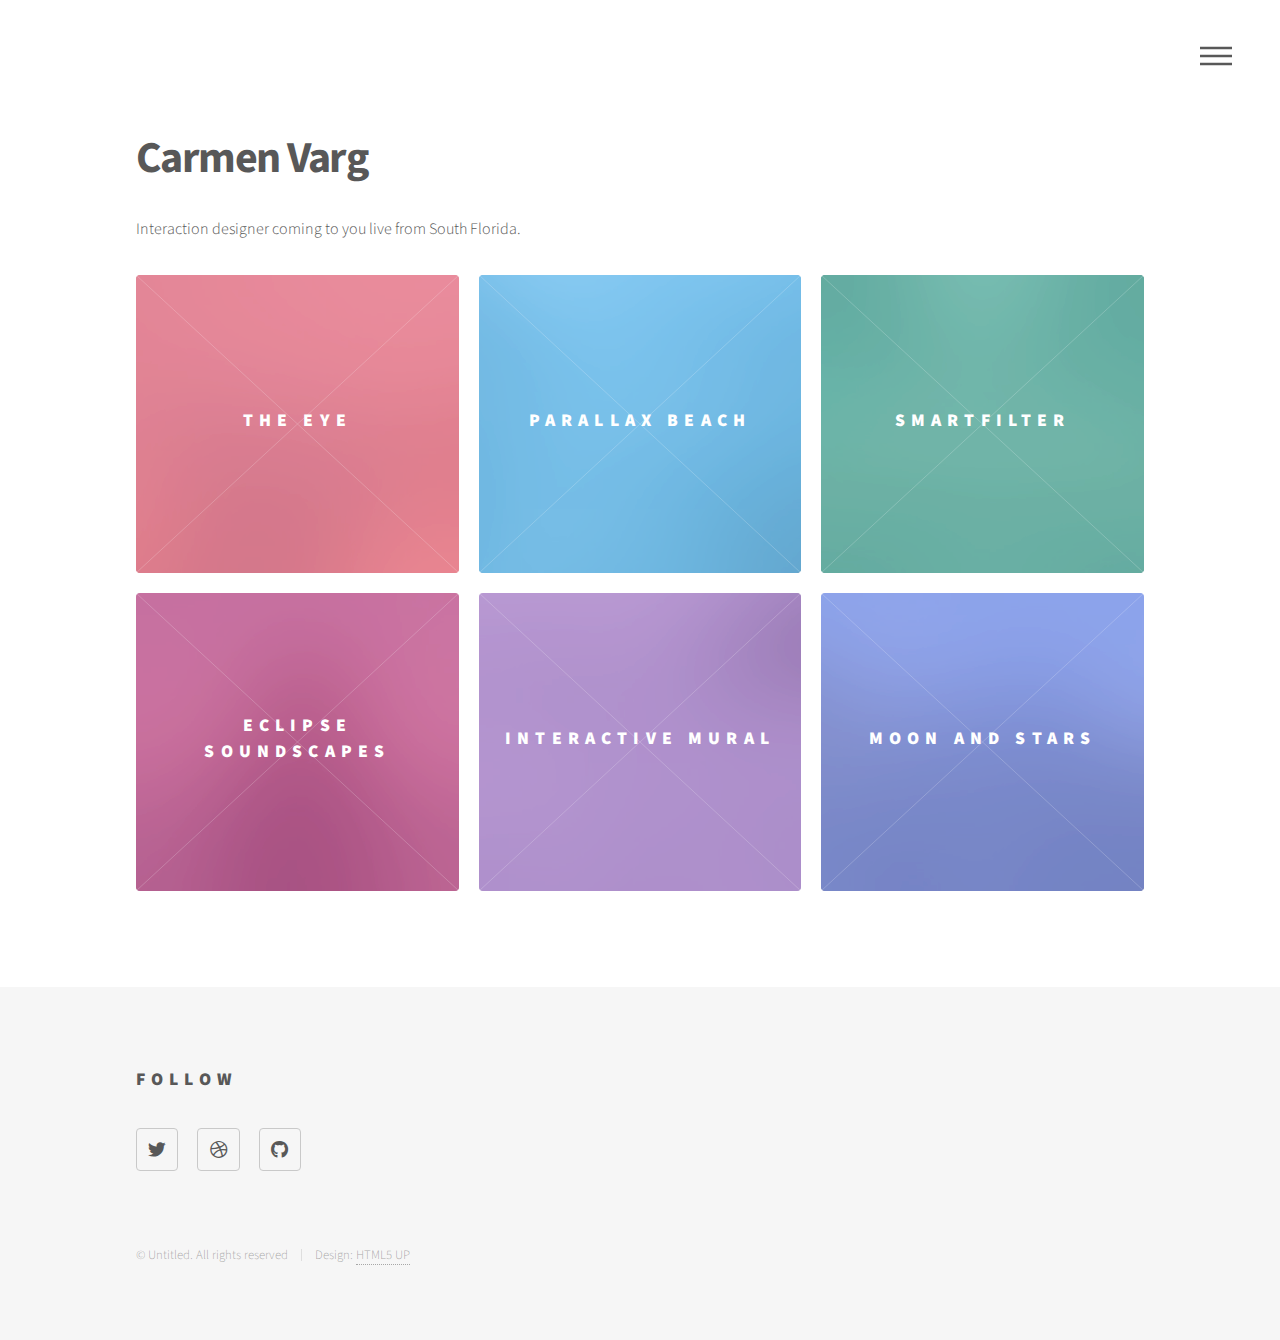
==== index.html @ 2cfa34ad "Add MoonAndStars block" ====
<!DOCTYPE HTML>
<!--
	Phantom by HTML5 UP
	html5up.net | @ajlkn
	Free for personal and commercial use under the CCA 3.0 license (html5up.net/license)
-->
<html>
	<head>
		<title>Vars Visualizes</title>
		<meta charset="utf-8" />
		<meta name="viewport" content="width=device-width, initial-scale=1, user-scalable=no" />
		<link rel="stylesheet" href="assets/css/main.css" />
		<noscript><link rel="stylesheet" href="assets/css/noscript.css" /></noscript>
	</head>
	<body class="is-preload">
		<!-- Wrapper -->
			<div id="wrapper">

				<!-- Header -->
					<header id="header">
						<div class="inner">

							<!-- Nav -->
								<nav>
									<ul>
										<li><a href="#menu">Menu</a></li>
									</ul>
								</nav>

						</div>
					</header>

				<!-- Menu -->
					<nav id="menu">
						<h2>Menu</h2>
						<ul>
							<li><a href="index.html">Home</a></li>
							<li><a href="aboutme.html">Meet Carmen</a></li>
						</ul>
					</nav>

				<!-- Main -->
					<div id="main">
						<div class="inner">
							<header>
								<h1>Carmen Varg</h1>
								<p>Interaction designer coming to you live from South Florida.</p>
							</header>

							<section class="tiles">
								<article class="style1">
									<span class="image">
										<img src="images/pic01.jpg" alt="" />
									</span>
									<a href="TheEye.html">
										<h2>The Eye</h2>
										<div class="content">
											<p>The Eye Is Watching. An Arduino + Processing project.</p>
										</div>
									</a>
								</article>
								<article class="style2">
									<span class="image">
										<img src="images/pic02.jpg" alt="" />
									</span>
									<a href="ParallaxBeach.html">
										<h2>Parallax Beach</h2>
										<div class="content">
											<p>Driving past the sunset. An Adobe Illustrator + After Effects project.</p>
										</div>
									</a>
								</article>
								<article class="style3">
									<span class="image">
										<img src="images/pic03.jpg" alt="" />
									</span>
									<a href="SmartFilter.html">
										<h2>SmartFilter</h2>
										<div class="content">
											<p>An app to block out the noise. A Figma project.</p>
										</div>
									</a>
								</article>
								<article class="style4">
									<span class="image">
										<img src="images/pic04.jpg" alt="">
									</span>
									<a href="EclipseSoundscapes.html">
										<h2>Eclipse Soundscapes</h2>
										<div class="content">
											<p>A citizen science app design proposal. A Figma project.</p>
										</div>
									</a>
								</article>
								<article class="style5">
									<span class="image">
										<img src="images/pic05.jpg" alt="">
									</span>
									<a href="VIPTeam.html">
										<h2>Interactive Mural</h2>
										<div class="content">
											<p>My contributions to a VIP team. An Arduino project.</p>
										</div>
									</a>
								</article>
								<article class="style6">
									<span class="image">
										<img src="images/pic06.jpg" alt="">
									</span>
									<a href="MoonAndStars.html">
										<h2>Moon And Stars</h2>
										<div class="content">
											<p>An interactive animation. A p5.js project.</p>
										</div>
									</a>
								</article>
							</section>
						</div>
					</div>

				<!-- Footer -->
					<footer id="footer">
						<div class="inner">
							<section>
								<h2>Follow</h2>
								<ul class="icons">
									<li><a href="https://twitter.com/varsvisualizes" class="icon brands style2 fa-twitter"><span class="label">Twitter</span></a></li>
									<li><a href="https://dribbble.com/varsvisualizes" class="icon brands style2 fa-dribbble"><span class="label">Dribbble</span></a></li>
									<li><a href="https://github.com/varsvisualizes" class="icon brands style2 fa-github"><span class="label">GitHub</span></a></li>
								</ul>
							</section>
							<ul class="copyright">
								<li>&copy; Untitled. All rights reserved</li><li>Design: <a href="http://html5up.net">HTML5 UP</a></li>
							</ul>
						</div>
					</footer>

			</div>

		<!-- Scripts -->
			<script src="assets/js/jquery.min.js"></script>
			<script src="assets/js/browser.min.js"></script>
			<script src="assets/js/breakpoints.min.js"></script>
			<script src="assets/js/util.js"></script>
			<script src="assets/js/main.js"></script>

	</body>
</html>
---- assets/css/main.css ----
@import url(fontawesome-all.min.css);
@import url("https://fonts.googleapis.com/css?family=Source+Sans+Pro:300,700,900");

/*
	Phantom by HTML5 UP
	html5up.net | @ajlkn
	Free for personal and commercial use under the CCA 3.0 license (html5up.net/license)
*/

html, body, div, span, applet, object,
iframe, h1, h2, h3, h4, h5, h6, p, blockquote,
pre, a, abbr, acronym, address, big, cite,
code, del, dfn, em, img, ins, kbd, q, s, samp,
small, strike, strong, sub, sup, tt, var, b,
u, i, center, dl, dt, dd, ol, ul, li, fieldset,
form, label, legend, table, caption, tbody,
tfoot, thead, tr, th, td, article, aside,
canvas, details, embed, figure, figcaption,
footer, header, hgroup, menu, nav, output, ruby,
section, summary, time, mark, audio, video {
	margin: 0;
	padding: 0;
	border: 0;
	font-size: 100%;
	font: inherit;
	vertical-align: baseline;}

article, aside, details, figcaption, figure,
footer, header, hgroup, menu, nav, section {
	display: block;}

body {
	line-height: 1;
}

ol, ul {
	list-style: none;
}

blockquote, q {
	quotes: none;
}

	blockquote:before, blockquote:after, q:before, q:after {
		content: '';
		content: none;
	}

table {
	border-collapse: collapse;
	border-spacing: 0;
}

body {
	-webkit-text-size-adjust: none;
}

mark {
	background-color: transparent;
	color: inherit;
}

input::-moz-focus-inner {
	border: 0;
	padding: 0;
}

input, select, textarea {
	-moz-appearance: none;
	-webkit-appearance: none;
	-ms-appearance: none;
	appearance: none;
}

/* Basic */

	@-ms-viewport {
		width: device-width;
	}

	body {
		-ms-overflow-style: scrollbar;
	}

	@media screen and (max-width: 480px) {

		html, body {
			min-width: 320px;
		}

	}

	html {
		box-sizing: border-box;
	}

	*, *:before, *:after {
		box-sizing: inherit;
	}

	body {
		background: #ffffff;
	}

		body.is-preload *, body.is-preload *:before, body.is-preload *:after {
			-moz-animation: none !important;
			-webkit-animation: none !important;
			-ms-animation: none !important;
			animation: none !important;
			-moz-transition: none !important;
			-webkit-transition: none !important;
			-ms-transition: none !important;
			transition: none !important;
		}

/* Type */

	body, input, select, textarea {
		color: #585858;
		font-family: "Source Sans Pro", Helvetica, sans-serif;
		font-size: 16pt;
		font-weight: 300;
		line-height: 1.75;
	}

		@media screen and (max-width: 1680px) {

			body, input, select, textarea {
				font-size: 14pt;
			}

		}

		@media screen and (max-width: 1280px) {

			body, input, select, textarea {
				font-size: 12pt;
			}

		}

	a {
		-moz-transition: border-bottom-color 0.2s ease, color 0.2s ease;
		-webkit-transition: border-bottom-color 0.2s ease, color 0.2s ease;
		-ms-transition: border-bottom-color 0.2s ease, color 0.2s ease;
		transition: border-bottom-color 0.2s ease, color 0.2s ease;
		text-decoration: none;
		color: #585858;
		border-bottom: dotted 1px rgba(88, 88, 88, 0.5);
	}

		a:hover {
			border-bottom-color: transparent;
			color: #f2849e !important;
		}

	strong, b {
		font-weight: 900;
	}

	em, i {
		font-style: italic;
	}

	p {
		margin: 0 0 2em 0;
	}

	h1 {
		font-size: 2.75em;
		font-weight: 700;
		line-height: 1.3;
		margin: 0 0 1em 0;
		letter-spacing: -0.035em;
	}

		h1 a {
			color: inherit;
		}

		@media screen and (max-width: 736px) {

			h1 {
				font-size: 2em;
				margin: 0 0 1em 0;
			}

		}

		@media screen and (max-width: 360px) {

			h1 {
				font-size: 1.75em;
			}

		}

	h2, h3, h4, h5, h6 {
		font-weight: 900;
		line-height: 1.5;
		margin: 0 0 2em 0;
		text-transform: uppercase;
		letter-spacing: 0.35em;
	}

		h2 a, h3 a, h4 a, h5 a, h6 a {
			color: inherit;
		}

	h2 {
		font-size: 1.1em;
	}

	h3 {
		font-size: 1em;
	}

	h4 {
		font-size: 0.8em;
	}

	h5 {
		font-size: 0.8em;
	}

	h6 {
		font-size: 0.8em;
	}

	@media screen and (max-width: 980px) {

		h1 br, h2 br, h3 br, h4 br, h5 br, h6 br {
			display: none;
		}

	}

	@media screen and (max-width: 736px) {

		h2 {
			font-size: 1em;
		}

		h3 {
			font-size: 0.8em;
		}

	}

	sub {
		font-size: 0.8em;
		position: relative;
		top: 0.5em;
	}

	sup {
		font-size: 0.8em;
		position: relative;
		top: -0.5em;
	}

	blockquote {
		border-left: solid 4px #c9c9c9;
		font-style: italic;
		margin: 0 0 2em 0;
		padding: 0.5em 0 0.5em 2em;
	}

	code {
		background: rgba(144, 144, 144, 0.075);
		border-radius: 4px;
		border: solid 1px #c9c9c9;
		font-family: "Courier New", monospace;
		font-size: 0.9em;
		margin: 0 0.25em;
		padding: 0.25em 0.65em;
	}

	pre {
		-webkit-overflow-scrolling: touch;
		font-family: "Courier New", monospace;
		font-size: 0.9em;
		margin: 0 0 2em 0;
	}

		pre code {
			display: block;
			line-height: 1.75;
			padding: 1em 1.5em;
			overflow-x: auto;
		}

	hr {
		border: 0;
		border-bottom: solid 1px #c9c9c9;
		margin: 2em 0;
	}

		hr.major {
			margin: 3em 0;
		}

	.align-left {
		text-align: left;
	}

	.align-center {
		text-align: center;
	}

	.align-right {
		text-align: right;
	}

/* Row */

	.row {
		display: flex;
		flex-wrap: wrap;
		box-sizing: border-box;
		align-items: stretch;
	}

		.row > * {
			box-sizing: border-box;
		}

		.row.gtr-uniform > * > :last-child {
			margin-bottom: 0;
		}

		.row.aln-left {
			justify-content: flex-start;
		}

		.row.aln-center {
			justify-content: center;
		}

		.row.aln-right {
			justify-content: flex-end;
		}

		.row.aln-top {
			align-items: flex-start;
		}

		.row.aln-middle {
			align-items: center;
		}

		.row.aln-bottom {
			align-items: flex-end;
		}

		.row > .imp {
			order: -1;
		}

		.row > .col-1 {
			width: 8.33333%;
		}

		.row > .off-1 {
			margin-left: 8.33333%;
		}

		.row > .col-2 {
			width: 16.66667%;
		}

		.row > .off-2 {
			margin-left: 16.66667%;
		}

		.row > .col-3 {
			width: 25%;
		}

		.row > .off-3 {
			margin-left: 25%;
		}

		.row > .col-4 {
			width: 33.33333%;
		}

		.row > .off-4 {
			margin-left: 33.33333%;
		}

		.row > .col-5 {
			width: 41.66667%;
		}

		.row > .off-5 {
			margin-left: 41.66667%;
		}

		.row > .col-6 {
			width: 50%;
		}

		.row > .off-6 {
			margin-left: 50%;
		}

		.row > .col-7 {
			width: 58.33333%;
		}

		.row > .off-7 {
			margin-left: 58.33333%;
		}

		.row > .col-8 {
			width: 66.66667%;
		}

		.row > .off-8 {
			margin-left: 66.66667%;
		}

		.row > .col-9 {
			width: 75%;
		}

		.row > .off-9 {
			margin-left: 75%;
		}

		.row > .col-10 {
			width: 83.33333%;
		}

		.row > .off-10 {
			margin-left: 83.33333%;
		}

		.row > .col-11 {
			width: 91.66667%;
		}

		.row > .off-11 {
			margin-left: 91.66667%;
		}

		.row > .col-12 {
			width: 100%;
		}

		.row > .off-12 {
			margin-left: 100%;
		}

		.row.gtr-0 {
			margin-top: 0;
			margin-left: 0em;
		}

			.row.gtr-0 > * {
				padding: 0 0 0 0em;
			}

			.row.gtr-0.gtr-uniform {
				margin-top: 0em;
			}

				.row.gtr-0.gtr-uniform > * {
					padding-top: 0em;
				}

		.row.gtr-25 {
			margin-top: 0;
			margin-left: -0.5em;
		}

			.row.gtr-25 > * {
				padding: 0 0 0 0.5em;
			}

			.row.gtr-25.gtr-uniform {
				margin-top: -0.5em;
			}

				.row.gtr-25.gtr-uniform > * {
					padding-top: 0.5em;
				}

		.row.gtr-50 {
			margin-top: 0;
			margin-left: -1em;
		}

			.row.gtr-50 > * {
				padding: 0 0 0 1em;
			}

			.row.gtr-50.gtr-uniform {
				margin-top: -1em;
			}

				.row.gtr-50.gtr-uniform > * {
					padding-top: 1em;
				}

		.row {
			margin-top: 0;
			margin-left: -2em;
		}

			.row > * {
				padding: 0 0 0 2em;
			}

			.row.gtr-uniform {
				margin-top: -2em;
			}

				.row.gtr-uniform > * {
					padding-top: 2em;
				}

		.row.gtr-150 {
			margin-top: 0;
			margin-left: -3em;
		}

			.row.gtr-150 > * {
				padding: 0 0 0 3em;
			}

			.row.gtr-150.gtr-uniform {
				margin-top: -3em;
			}

				.row.gtr-150.gtr-uniform > * {
					padding-top: 3em;
				}

		.row.gtr-200 {
			margin-top: 0;
			margin-left: -4em;
		}

			.row.gtr-200 > * {
				padding: 0 0 0 4em;
			}

			.row.gtr-200.gtr-uniform {
				margin-top: -4em;
			}

				.row.gtr-200.gtr-uniform > * {
					padding-top: 4em;
				}

		@media screen and (max-width: 1680px) {

			.row {
				display: flex;
				flex-wrap: wrap;
				box-sizing: border-box;
				align-items: stretch;
			}

				.row > * {
					box-sizing: border-box;
				}

				.row.gtr-uniform > * > :last-child {
					margin-bottom: 0;
				}

				.row.aln-left {
					justify-content: flex-start;
				}

				.row.aln-center {
					justify-content: center;
				}

				.row.aln-right {
					justify-content: flex-end;
				}

				.row.aln-top {
					align-items: flex-start;
				}

				.row.aln-middle {
					align-items: center;
				}

				.row.aln-bottom {
					align-items: flex-end;
				}

				.row > .imp-xlarge {
					order: -1;
				}

				.row > .col-1-xlarge {
					width: 8.33333%;
				}

				.row > .off-1-xlarge {
					margin-left: 8.33333%;
				}

				.row > .col-2-xlarge {
					width: 16.66667%;
				}

				.row > .off-2-xlarge {
					margin-left: 16.66667%;
				}

				.row > .col-3-xlarge {
					width: 25%;
				}

				.row > .off-3-xlarge {
					margin-left: 25%;
				}

				.row > .col-4-xlarge {
					width: 33.33333%;
				}

				.row > .off-4-xlarge {
					margin-left: 33.33333%;
				}

				.row > .col-5-xlarge {
					width: 41.66667%;
				}

				.row > .off-5-xlarge {
					margin-left: 41.66667%;
				}

				.row > .col-6-xlarge {
					width: 50%;
				}

				.row > .off-6-xlarge {
					margin-left: 50%;
				}

				.row > .col-7-xlarge {
					width: 58.33333%;
				}

				.row > .off-7-xlarge {
					margin-left: 58.33333%;
				}

				.row > .col-8-xlarge {
					width: 66.66667%;
				}

				.row > .off-8-xlarge {
					margin-left: 66.66667%;
				}

				.row > .col-9-xlarge {
					width: 75%;
				}

				.row > .off-9-xlarge {
					margin-left: 75%;
				}

				.row > .col-10-xlarge {
					width: 83.33333%;
				}

				.row > .off-10-xlarge {
					margin-left: 83.33333%;
				}

				.row > .col-11-xlarge {
					width: 91.66667%;
				}

				.row > .off-11-xlarge {
					margin-left: 91.66667%;
				}

				.row > .col-12-xlarge {
					width: 100%;
				}

				.row > .off-12-xlarge {
					margin-left: 100%;
				}

				.row.gtr-0 {
					margin-top: 0;
					margin-left: 0em;
				}

					.row.gtr-0 > * {
						padding: 0 0 0 0em;
					}

					.row.gtr-0.gtr-uniform {
						margin-top: 0em;
					}

						.row.gtr-0.gtr-uniform > * {
							padding-top: 0em;
						}

				.row.gtr-25 {
					margin-top: 0;
					margin-left: -0.5em;
				}

					.row.gtr-25 > * {
						padding: 0 0 0 0.5em;
					}

					.row.gtr-25.gtr-uniform {
						margin-top: -0.5em;
					}

						.row.gtr-25.gtr-uniform > * {
							padding-top: 0.5em;
						}

				.row.gtr-50 {
					margin-top: 0;
					margin-left: -1em;
				}

					.row.gtr-50 > * {
						padding: 0 0 0 1em;
					}

					.row.gtr-50.gtr-uniform {
						margin-top: -1em;
					}

						.row.gtr-50.gtr-uniform > * {
							padding-top: 1em;
						}

				.row {
					margin-top: 0;
					margin-left: -2em;
				}

					.row > * {
						padding: 0 0 0 2em;
					}

					.row.gtr-uniform {
						margin-top: -2em;
					}

						.row.gtr-uniform > * {
							padding-top: 2em;
						}

				.row.gtr-150 {
					margin-top: 0;
					margin-left: -3em;
				}

					.row.gtr-150 > * {
						padding: 0 0 0 3em;
					}

					.row.gtr-150.gtr-uniform {
						margin-top: -3em;
					}

						.row.gtr-150.gtr-uniform > * {
							padding-top: 3em;
						}

				.row.gtr-200 {
					margin-top: 0;
					margin-left: -4em;
				}

					.row.gtr-200 > * {
						padding: 0 0 0 4em;
					}

					.row.gtr-200.gtr-uniform {
						margin-top: -4em;
					}

						.row.gtr-200.gtr-uniform > * {
							padding-top: 4em;
						}

		}

		@media screen and (max-width: 1280px) {

			.row {
				display: flex;
				flex-wrap: wrap;
				box-sizing: border-box;
				align-items: stretch;
			}

				.row > * {
					box-sizing: border-box;
				}

				.row.gtr-uniform > * > :last-child {
					margin-bottom: 0;
				}

				.row.aln-left {
					justify-content: flex-start;
				}

				.row.aln-center {
					justify-content: center;
				}

				.row.aln-right {
					justify-content: flex-end;
				}

				.row.aln-top {
					align-items: flex-start;
				}

				.row.aln-middle {
					align-items: center;
				}

				.row.aln-bottom {
					align-items: flex-end;
				}

				.row > .imp-large {
					order: -1;
				}

				.row > .col-1-large {
					width: 8.33333%;
				}

				.row > .off-1-large {
					margin-left: 8.33333%;
				}

				.row > .col-2-large {
					width: 16.66667%;
				}

				.row > .off-2-large {
					margin-left: 16.66667%;
				}

				.row > .col-3-large {
					width: 25%;
				}

				.row > .off-3-large {
					margin-left: 25%;
				}

				.row > .col-4-large {
					width: 33.33333%;
				}

				.row > .off-4-large {
					margin-left: 33.33333%;
				}

				.row > .col-5-large {
					width: 41.66667%;
				}

				.row > .off-5-large {
					margin-left: 41.66667%;
				}

				.row > .col-6-large {
					width: 50%;
				}

				.row > .off-6-large {
					margin-left: 50%;
				}

				.row > .col-7-large {
					width: 58.33333%;
				}

				.row > .off-7-large {
					margin-left: 58.33333%;
				}

				.row > .col-8-large {
					width: 66.66667%;
				}

				.row > .off-8-large {
					margin-left: 66.66667%;
				}

				.row > .col-9-large {
					width: 75%;
				}

				.row > .off-9-large {
					margin-left: 75%;
				}

				.row > .col-10-large {
					width: 83.33333%;
				}

				.row > .off-10-large {
					margin-left: 83.33333%;
				}

				.row > .col-11-large {
					width: 91.66667%;
				}

				.row > .off-11-large {
					margin-left: 91.66667%;
				}

				.row > .col-12-large {
					width: 100%;
				}

				.row > .off-12-large {
					margin-left: 100%;
				}

				.row.gtr-0 {
					margin-top: 0;
					margin-left: 0em;
				}

					.row.gtr-0 > * {
						padding: 0 0 0 0em;
					}

					.row.gtr-0.gtr-uniform {
						margin-top: 0em;
					}

						.row.gtr-0.gtr-uniform > * {
							padding-top: 0em;
						}

				.row.gtr-25 {
					margin-top: 0;
					margin-left: -0.5em;
				}

					.row.gtr-25 > * {
						padding: 0 0 0 0.5em;
					}

					.row.gtr-25.gtr-uniform {
						margin-top: -0.5em;
					}

						.row.gtr-25.gtr-uniform > * {
							padding-top: 0.5em;
						}

				.row.gtr-50 {
					margin-top: 0;
					margin-left: -1em;
				}

					.row.gtr-50 > * {
						padding: 0 0 0 1em;
					}

					.row.gtr-50.gtr-uniform {
						margin-top: -1em;
					}

						.row.gtr-50.gtr-uniform > * {
							padding-top: 1em;
						}

				.row {
					margin-top: 0;
					margin-left: -2em;
				}

					.row > * {
						padding: 0 0 0 2em;
					}

					.row.gtr-uniform {
						margin-top: -2em;
					}

						.row.gtr-uniform > * {
							padding-top: 2em;
						}

				.row.gtr-150 {
					margin-top: 0;
					margin-left: -3em;
				}

					.row.gtr-150 > * {
						padding: 0 0 0 3em;
					}

					.row.gtr-150.gtr-uniform {
						margin-top: -3em;
					}

						.row.gtr-150.gtr-uniform > * {
							padding-top: 3em;
						}

				.row.gtr-200 {
					margin-top: 0;
					margin-left: -4em;
				}

					.row.gtr-200 > * {
						padding: 0 0 0 4em;
					}

					.row.gtr-200.gtr-uniform {
						margin-top: -4em;
					}

						.row.gtr-200.gtr-uniform > * {
							padding-top: 4em;
						}

		}

		@media screen and (max-width: 980px) {

			.row {
				display: flex;
				flex-wrap: wrap;
				box-sizing: border-box;
				align-items: stretch;
			}

				.row > * {
					box-sizing: border-box;
				}

				.row.gtr-uniform > * > :last-child {
					margin-bottom: 0;
				}

				.row.aln-left {
					justify-content: flex-start;
				}

				.row.aln-center {
					justify-content: center;
				}

				.row.aln-right {
					justify-content: flex-end;
				}

				.row.aln-top {
					align-items: flex-start;
				}

				.row.aln-middle {
					align-items: center;
				}

				.row.aln-bottom {
					align-items: flex-end;
				}

				.row > .imp-medium {
					order: -1;
				}

				.row > .col-1-medium {
					width: 8.33333%;
				}

				.row > .off-1-medium {
					margin-left: 8.33333%;
				}

				.row > .col-2-medium {
					width: 16.66667%;
				}

				.row > .off-2-medium {
					margin-left: 16.66667%;
				}

				.row > .col-3-medium {
					width: 25%;
				}

				.row > .off-3-medium {
					margin-left: 25%;
				}

				.row > .col-4-medium {
					width: 33.33333%;
				}

				.row > .off-4-medium {
					margin-left: 33.33333%;
				}

				.row > .col-5-medium {
					width: 41.66667%;
				}

				.row > .off-5-medium {
					margin-left: 41.66667%;
				}

				.row > .col-6-medium {
					width: 50%;
				}

				.row > .off-6-medium {
					margin-left: 50%;
				}

				.row > .col-7-medium {
					width: 58.33333%;
				}

				.row > .off-7-medium {
					margin-left: 58.33333%;
				}

				.row > .col-8-medium {
					width: 66.66667%;
				}

				.row > .off-8-medium {
					margin-left: 66.66667%;
				}

				.row > .col-9-medium {
					width: 75%;
				}

				.row > .off-9-medium {
					margin-left: 75%;
				}

				.row > .col-10-medium {
					width: 83.33333%;
				}

				.row > .off-10-medium {
					margin-left: 83.33333%;
				}

				.row > .col-11-medium {
					width: 91.66667%;
				}

				.row > .off-11-medium {
					margin-left: 91.66667%;
				}

				.row > .col-12-medium {
					width: 100%;
				}

				.row > .off-12-medium {
					margin-left: 100%;
				}

				.row.gtr-0 {
					margin-top: 0;
					margin-left: 0em;
				}

					.row.gtr-0 > * {
						padding: 0 0 0 0em;
					}

					.row.gtr-0.gtr-uniform {
						margin-top: 0em;
					}

						.row.gtr-0.gtr-uniform > * {
							padding-top: 0em;
						}

				.row.gtr-25 {
					margin-top: 0;
					margin-left: -0.375em;
				}

					.row.gtr-25 > * {
						padding: 0 0 0 0.375em;
					}

					.row.gtr-25.gtr-uniform {
						margin-top: -0.375em;
					}

						.row.gtr-25.gtr-uniform > * {
							padding-top: 0.375em;
						}

				.row.gtr-50 {
					margin-top: 0;
					margin-left: -0.75em;
				}

					.row.gtr-50 > * {
						padding: 0 0 0 0.75em;
					}

					.row.gtr-50.gtr-uniform {
						margin-top: -0.75em;
					}

						.row.gtr-50.gtr-uniform > * {
							padding-top: 0.75em;
						}

				.row {
					margin-top: 0;
					margin-left: -1.5em;
				}

					.row > * {
						padding: 0 0 0 1.5em;
					}

					.row.gtr-uniform {
						margin-top: -1.5em;
					}

						.row.gtr-uniform > * {
							padding-top: 1.5em;
						}

				.row.gtr-150 {
					margin-top: 0;
					margin-left: -2.25em;
				}

					.row.gtr-150 > * {
						padding: 0 0 0 2.25em;
					}

					.row.gtr-150.gtr-uniform {
						margin-top: -2.25em;
					}

						.row.gtr-150.gtr-uniform > * {
							padding-top: 2.25em;
						}

				.row.gtr-200 {
					margin-top: 0;
					margin-left: -3em;
				}

					.row.gtr-200 > * {
						padding: 0 0 0 3em;
					}

					.row.gtr-200.gtr-uniform {
						margin-top: -3em;
					}

						.row.gtr-200.gtr-uniform > * {
							padding-top: 3em;
						}

		}

		@media screen and (max-width: 736px) {

			.row {
				display: flex;
				flex-wrap: wrap;
				box-sizing: border-box;
				align-items: stretch;
			}

				.row > * {
					box-sizing: border-box;
				}

				.row.gtr-uniform > * > :last-child {
					margin-bottom: 0;
				}

				.row.aln-left {
					justify-content: flex-start;
				}

				.row.aln-center {
					justify-content: center;
				}

				.row.aln-right {
					justify-content: flex-end;
				}

				.row.aln-top {
					align-items: flex-start;
				}

				.row.aln-middle {
					align-items: center;
				}

				.row.aln-bottom {
					align-items: flex-end;
				}

				.row > .imp-small {
					order: -1;
				}

				.row > .col-1-small {
					width: 8.33333%;
				}

				.row > .off-1-small {
					margin-left: 8.33333%;
				}

				.row > .col-2-small {
					width: 16.66667%;
				}

				.row > .off-2-small {
					margin-left: 16.66667%;
				}

				.row > .col-3-small {
					width: 25%;
				}

				.row > .off-3-small {
					margin-left: 25%;
				}

				.row > .col-4-small {
					width: 33.33333%;
				}

				.row > .off-4-small {
					margin-left: 33.33333%;
				}

				.row > .col-5-small {
					width: 41.66667%;
				}

				.row > .off-5-small {
					margin-left: 41.66667%;
				}

				.row > .col-6-small {
					width: 50%;
				}

				.row > .off-6-small {
					margin-left: 50%;
				}

				.row > .col-7-small {
					width: 58.33333%;
				}

				.row > .off-7-small {
					margin-left: 58.33333%;
				}

				.row > .col-8-small {
					width: 66.66667%;
				}

				.row > .off-8-small {
					margin-left: 66.66667%;
				}

				.row > .col-9-small {
					width: 75%;
				}

				.row > .off-9-small {
					margin-left: 75%;
				}

				.row > .col-10-small {
					width: 83.33333%;
				}

				.row > .off-10-small {
					margin-left: 83.33333%;
				}

				.row > .col-11-small {
					width: 91.66667%;
				}

				.row > .off-11-small {
					margin-left: 91.66667%;
				}

				.row > .col-12-small {
					width: 100%;
				}

				.row > .off-12-small {
					margin-left: 100%;
				}

				.row.gtr-0 {
					margin-top: 0;
					margin-left: 0em;
				}

					.row.gtr-0 > * {
						padding: 0 0 0 0em;
					}

					.row.gtr-0.gtr-uniform {
						margin-top: 0em;
					}

						.row.gtr-0.gtr-uniform > * {
							padding-top: 0em;
						}

				.row.gtr-25 {
					margin-top: 0;
					margin-left: -0.25em;
				}

					.row.gtr-25 > * {
						padding: 0 0 0 0.25em;
					}

					.row.gtr-25.gtr-uniform {
						margin-top: -0.25em;
					}

						.row.gtr-25.gtr-uniform > * {
							padding-top: 0.25em;
						}

				.row.gtr-50 {
					margin-top: 0;
					margin-left: -0.5em;
				}

					.row.gtr-50 > * {
						padding: 0 0 0 0.5em;
					}

					.row.gtr-50.gtr-uniform {
						margin-top: -0.5em;
					}

						.row.gtr-50.gtr-uniform > * {
							padding-top: 0.5em;
						}

				.row {
					margin-top: 0;
					margin-left: -1em;
				}

					.row > * {
						padding: 0 0 0 1em;
					}

					.row.gtr-uniform {
						margin-top: -1em;
					}

						.row.gtr-uniform > * {
							padding-top: 1em;
						}

				.row.gtr-150 {
					margin-top: 0;
					margin-left: -1.5em;
				}

					.row.gtr-150 > * {
						padding: 0 0 0 1.5em;
					}

					.row.gtr-150.gtr-uniform {
						margin-top: -1.5em;
					}

						.row.gtr-150.gtr-uniform > * {
							padding-top: 1.5em;
						}

				.row.gtr-200 {
					margin-top: 0;
					margin-left: -2em;
				}

					.row.gtr-200 > * {
						padding: 0 0 0 2em;
					}

					.row.gtr-200.gtr-uniform {
						margin-top: -2em;
					}

						.row.gtr-200.gtr-uniform > * {
							padding-top: 2em;
						}

		}

		@media screen and (max-width: 480px) {

			.row {
				display: flex;
				flex-wrap: wrap;
				box-sizing: border-box;
				align-items: stretch;
			}

				.row > * {
					box-sizing: border-box;
				}

				.row.gtr-uniform > * > :last-child {
					margin-bottom: 0;
				}

				.row.aln-left {
					justify-content: flex-start;
				}

				.row.aln-center {
					justify-content: center;
				}

				.row.aln-right {
					justify-content: flex-end;
				}

				.row.aln-top {
					align-items: flex-start;
				}

				.row.aln-middle {
					align-items: center;
				}

				.row.aln-bottom {
					align-items: flex-end;
				}

				.row > .imp-xsmall {
					order: -1;
				}

				.row > .col-1-xsmall {
					width: 8.33333%;
				}

				.row > .off-1-xsmall {
					margin-left: 8.33333%;
				}

				.row > .col-2-xsmall {
					width: 16.66667%;
				}

				.row > .off-2-xsmall {
					margin-left: 16.66667%;
				}

				.row > .col-3-xsmall {
					width: 25%;
				}

				.row > .off-3-xsmall {
					margin-left: 25%;
				}

				.row > .col-4-xsmall {
					width: 33.33333%;
				}

				.row > .off-4-xsmall {
					margin-left: 33.33333%;
				}

				.row > .col-5-xsmall {
					width: 41.66667%;
				}

				.row > .off-5-xsmall {
					margin-left: 41.66667%;
				}

				.row > .col-6-xsmall {
					width: 50%;
				}

				.row > .off-6-xsmall {
					margin-left: 50%;
				}

				.row > .col-7-xsmall {
					width: 58.33333%;
				}

				.row > .off-7-xsmall {
					margin-left: 58.33333%;
				}

				.row > .col-8-xsmall {
					width: 66.66667%;
				}

				.row > .off-8-xsmall {
					margin-left: 66.66667%;
				}

				.row > .col-9-xsmall {
					width: 75%;
				}

				.row > .off-9-xsmall {
					margin-left: 75%;
				}

				.row > .col-10-xsmall {
					width: 83.33333%;
				}

				.row > .off-10-xsmall {
					margin-left: 83.33333%;
				}

				.row > .col-11-xsmall {
					width: 91.66667%;
				}

				.row > .off-11-xsmall {
					margin-left: 91.66667%;
				}

				.row > .col-12-xsmall {
					width: 100%;
				}

				.row > .off-12-xsmall {
					margin-left: 100%;
				}

				.row.gtr-0 {
					margin-top: 0;
					margin-left: 0em;
				}

					.row.gtr-0 > * {
						padding: 0 0 0 0em;
					}

					.row.gtr-0.gtr-uniform {
						margin-top: 0em;
					}

						.row.gtr-0.gtr-uniform > * {
							padding-top: 0em;
						}

				.row.gtr-25 {
					margin-top: 0;
					margin-left: -0.25em;
				}

					.row.gtr-25 > * {
						padding: 0 0 0 0.25em;
					}

					.row.gtr-25.gtr-uniform {
						margin-top: -0.25em;
					}

						.row.gtr-25.gtr-uniform > * {
							padding-top: 0.25em;
						}

				.row.gtr-50 {
					margin-top: 0;
					margin-left: -0.5em;
				}

					.row.gtr-50 > * {
						padding: 0 0 0 0.5em;
					}

					.row.gtr-50.gtr-uniform {
						margin-top: -0.5em;
					}

						.row.gtr-50.gtr-uniform > * {
							padding-top: 0.5em;
						}

				.row {
					margin-top: 0;
					margin-left: -1em;
				}

					.row > * {
						padding: 0 0 0 1em;
					}

					.row.gtr-uniform {
						margin-top: -1em;
					}

						.row.gtr-uniform > * {
							padding-top: 1em;
						}

				.row.gtr-150 {
					margin-top: 0;
					margin-left: -1.5em;
				}

					.row.gtr-150 > * {
						padding: 0 0 0 1.5em;
					}

					.row.gtr-150.gtr-uniform {
						margin-top: -1.5em;
					}

						.row.gtr-150.gtr-uniform > * {
							padding-top: 1.5em;
						}

				.row.gtr-200 {
					margin-top: 0;
					margin-left: -2em;
				}

					.row.gtr-200 > * {
						padding: 0 0 0 2em;
					}

					.row.gtr-200.gtr-uniform {
						margin-top: -2em;
					}

						.row.gtr-200.gtr-uniform > * {
							padding-top: 2em;
						}

		}

/* Section/Article */

	section.special, article.special {
		text-align: center;
	}

	header p {
		margin-top: -1em;
	}

	@media screen and (max-width: 736px) {

		header p {
			margin-top: 0;
		}

	}

/* Icon */

	.icon {
		text-decoration: none;
		border-bottom: none;
		position: relative;
	}

		.icon:before {
			-moz-osx-font-smoothing: grayscale;
			-webkit-font-smoothing: antialiased;
			display: inline-block;
			font-style: normal;
			font-variant: normal;
			text-rendering: auto;
			line-height: 1;
			text-transform: none !important;
			font-family: 'Font Awesome 5 Free';
			font-weight: 400;
		}

		.icon > .label {
			display: none;
		}

		.icon:before {
			line-height: inherit;
		}

		.icon.solid:before {
			font-weight: 900;
		}

		.icon.brands:before {
			font-family: 'Font Awesome 5 Brands';
		}

		.icon.style2 {
			-moz-transition: background-color 0.2s ease-in-out, color 0.2s ease-in-out, border-color 0.2s ease-in-out;
			-webkit-transition: background-color 0.2s ease-in-out, color 0.2s ease-in-out, border-color 0.2s ease-in-out;
			-ms-transition: background-color 0.2s ease-in-out, color 0.2s ease-in-out, border-color 0.2s ease-in-out;
			transition: background-color 0.2s ease-in-out, color 0.2s ease-in-out, border-color 0.2s ease-in-out;
			background-color: transparent;
			border: solid 1px #c9c9c9;
			border-radius: 4px;
			width: 2.65em;
			height: 2.65em;
			overflow: hidden;
			display: inline-block;
			text-align: center;
			line-height: 2.65em;
			color: inherit;
		}

			.icon.style2:before {
				font-size: 1.1em;
			}

			.icon.style2:hover {
				color: #f2849e;
				border-color: #f2849e;
			}

			.icon.style2:active {
				background-color: rgba(242, 132, 158, 0.1);
			}

/* List */

	ol {
		list-style: decimal;
		margin: 0 0 2em 0;
		padding-left: 1.25em;
	}

		ol li {
			padding-left: 0.25em;
		}

	ul {
		list-style: disc;
		margin: 0 0 2em 0;
		padding-left: 1em;
	}

		ul li {
			padding-left: 0.5em;
		}

		ul.alt {
			list-style: none;
			padding-left: 0;
		}

			ul.alt li {
				border-top: solid 1px #c9c9c9;
				padding: 0.5em 0;
			}

				ul.alt li:first-child {
					border-top: 0;
					padding-top: 0;
				}

	dl {
		margin: 0 0 2em 0;
	}

		dl dt {
			display: block;
			font-weight: 900;
			margin: 0 0 1em 0;
		}

		dl dd {
			margin-left: 2em;
		}

/* Actions */

	ul.actions {
		display: -moz-flex;
		display: -webkit-flex;
		display: -ms-flex;
		display: flex;
		cursor: default;
		list-style: none;
		margin-left: -1em;
		padding-left: 0;
	}

		ul.actions li {
			padding: 0 0 0 1em;
			vertical-align: middle;
		}

		ul.actions.special {
			-moz-justify-content: center;
			-webkit-justify-content: center;
			-ms-justify-content: center;
			justify-content: center;
			width: 100%;
			margin-left: 0;
		}

			ul.actions.special li:first-child {
				padding-left: 0;
			}

		ul.actions.stacked {
			-moz-flex-direction: column;
			-webkit-flex-direction: column;
			-ms-flex-direction: column;
			flex-direction: column;
			margin-left: 0;
		}

			ul.actions.stacked li {
				padding: 1.3em 0 0 0;
			}

				ul.actions.stacked li:first-child {
					padding-top: 0;
				}

		ul.actions.fit {
			width: calc(100% + 1em);
		}

			ul.actions.fit li {
				-moz-flex-grow: 1;
				-webkit-flex-grow: 1;
				-ms-flex-grow: 1;
				flex-grow: 1;
				-moz-flex-shrink: 1;
				-webkit-flex-shrink: 1;
				-ms-flex-shrink: 1;
				flex-shrink: 1;
				width: 100%;
			}

				ul.actions.fit li > * {
					width: 100%;
				}

			ul.actions.fit.stacked {
				width: 100%;
			}

		@media screen and (max-width: 480px) {

			ul.actions:not(.fixed) {
				-moz-flex-direction: column;
				-webkit-flex-direction: column;
				-ms-flex-direction: column;
				flex-direction: column;
				margin-left: 0;
				width: 100% !important;
			}

				ul.actions:not(.fixed) li {
					-moz-flex-grow: 1;
					-webkit-flex-grow: 1;
					-ms-flex-grow: 1;
					flex-grow: 1;
					-moz-flex-shrink: 1;
					-webkit-flex-shrink: 1;
					-ms-flex-shrink: 1;
					flex-shrink: 1;
					padding: 1em 0 0 0;
					text-align: center;
					width: 100%;
				}

					ul.actions:not(.fixed) li > * {
						width: 100%;
					}

					ul.actions:not(.fixed) li:first-child {
						padding-top: 0;
					}

					ul.actions:not(.fixed) li input[type="submit"],
					ul.actions:not(.fixed) li input[type="reset"],
					ul.actions:not(.fixed) li input[type="button"],
					ul.actions:not(.fixed) li button,
					ul.actions:not(.fixed) li .button {
						width: 100%;
					}

						ul.actions:not(.fixed) li input[type="submit"].icon:before,
						ul.actions:not(.fixed) li input[type="reset"].icon:before,
						ul.actions:not(.fixed) li input[type="button"].icon:before,
						ul.actions:not(.fixed) li button.icon:before,
						ul.actions:not(.fixed) li .button.icon:before {
							margin-left: -0.5rem;
						}

		}

/* Icons */

	ul.icons {
		cursor: default;
		list-style: none;
		padding-left: 0;
		margin: -1em 0 2em -1em;
	}

		ul.icons li {
			display: inline-block;
			padding: 1em 0 0 1em;
		}

/* Form */

	form {
		margin: 0 0 2em 0;
		overflow-x: hidden;
	}

		form > :last-child {
			margin-bottom: 0;
		}

		form > .fields {
			display: -moz-flex;
			display: -webkit-flex;
			display: -ms-flex;
			display: flex;
			-moz-flex-wrap: wrap;
			-webkit-flex-wrap: wrap;
			-ms-flex-wrap: wrap;
			flex-wrap: wrap;
			width: calc(100% + 3em);
			margin: -1.5em 0 2em -1.5em;
		}

			form > .fields > .field {
				-moz-flex-grow: 0;
				-webkit-flex-grow: 0;
				-ms-flex-grow: 0;
				flex-grow: 0;
				-moz-flex-shrink: 0;
				-webkit-flex-shrink: 0;
				-ms-flex-shrink: 0;
				flex-shrink: 0;
				padding: 1.5em 0 0 1.5em;
				width: calc(100% - 1.5em);
			}

				form > .fields > .field.half {
					width: calc(50% - 0.75em);
				}

				form > .fields > .field.third {
					width: calc(100%/3 - 0.5em);
				}

				form > .fields > .field.quarter {
					width: calc(25% - 0.375em);
				}

		@media screen and (max-width: 480px) {

			form > .fields {
				width: calc(100% + 3em);
				margin: -1.5em 0 2em -1.5em;
			}

				form > .fields > .field {
					padding: 1.5em 0 0 1.5em;
					width: calc(100% - 1.5em);
				}

					form > .fields > .field.half {
						width: calc(100% - 1.5em);
					}

					form > .fields > .field.third {
						width: calc(100% - 1.5em);
					}

					form > .fields > .field.quarter {
						width: calc(100% - 1.5em);
					}

		}

	label {
		display: block;
		font-size: 0.9em;
		font-weight: 900;
		margin: 0 0 1em 0;
	}

	input[type="text"],
	input[type="password"],
	input[type="email"],
	input[type="tel"],
	select,
	textarea {
		-moz-appearance: none;
		-webkit-appearance: none;
		-ms-appearance: none;
		appearance: none;
		background-color: transparent;
		border: none;
		border-radius: 0;
		border-bottom: solid 1px #c9c9c9;
		color: inherit;
		display: block;
		outline: 0;
		padding: 0;
		text-decoration: none;
		width: 100%;
	}

		input[type="text"]:invalid,
		input[type="password"]:invalid,
		input[type="email"]:invalid,
		input[type="tel"]:invalid,
		select:invalid,
		textarea:invalid {
			box-shadow: none;
		}

		input[type="text"]:focus,
		input[type="password"]:focus,
		input[type="email"]:focus,
		input[type="tel"]:focus,
		select:focus,
		textarea:focus {
			border-bottom-color: #f2849e;
			box-shadow: inset 0 -1px 0 0 #f2849e;
		}

	select {
		background-image: url("data:image/svg+xml;charset=utf8,%3Csvg xmlns='http://www.w3.org/2000/svg' width='40' height='40' preserveAspectRatio='none' viewBox='0 0 40 40'%3E%3Cpath d='M9.4,12.3l10.4,10.4l10.4-10.4c0.2-0.2,0.5-0.4,0.9-0.4c0.3,0,0.6,0.1,0.9,0.4l3.3,3.3c0.2,0.2,0.4,0.5,0.4,0.9 c0,0.4-0.1,0.6-0.4,0.9L20.7,31.9c-0.2,0.2-0.5,0.4-0.9,0.4c-0.3,0-0.6-0.1-0.9-0.4L4.3,17.3c-0.2-0.2-0.4-0.5-0.4-0.9 c0-0.4,0.1-0.6,0.4-0.9l3.3-3.3c0.2-0.2,0.5-0.4,0.9-0.4S9.1,12.1,9.4,12.3z' fill='%23c9c9c9' /%3E%3C/svg%3E");
		background-size: 1.25rem;
		background-repeat: no-repeat;
		background-position: calc(100% - 1rem) center;
		height: 3em;
		padding-right: 3em;
		text-overflow: ellipsis;
	}

		select option {
			background: #ffffff;
		}

		select:focus::-ms-value {
			background-color: transparent;
		}

		select::-ms-expand {
			display: none;
		}

	input[type="text"],
	input[type="password"],
	input[type="email"],
	select {
		height: 3em;
	}

	textarea {
		padding: 0;
		min-height: 3.75em;
	}

	input[type="checkbox"],
	input[type="radio"] {
		-moz-appearance: none;
		-webkit-appearance: none;
		-ms-appearance: none;
		appearance: none;
		display: block;
		float: left;
		margin-right: -2em;
		opacity: 0;
		width: 1em;
		z-index: -1;
	}

		input[type="checkbox"] + label,
		input[type="radio"] + label {
			text-decoration: none;
			color: #585858;
			cursor: pointer;
			display: inline-block;
			font-size: 1em;
			font-weight: 300;
			padding-left: 2.55em;
			padding-right: 0.75em;
			position: relative;
		}

			input[type="checkbox"] + label:before,
			input[type="radio"] + label:before {
				-moz-osx-font-smoothing: grayscale;
				-webkit-font-smoothing: antialiased;
				display: inline-block;
				font-style: normal;
				font-variant: normal;
				text-rendering: auto;
				line-height: 1;
				text-transform: none !important;
				font-family: 'Font Awesome 5 Free';
				font-weight: 900;
			}

			input[type="checkbox"] + label:before,
			input[type="radio"] + label:before {
				border-radius: 4px;
				border: solid 1px #c9c9c9;
				content: '';
				display: inline-block;
				font-size: 0.8em;
				height: 2.25em;
				left: 0;
				line-height: 2.25em;
				position: absolute;
				text-align: center;
				top: 0;
				width: 2.25em;
			}

		input[type="checkbox"]:checked + label:before,
		input[type="radio"]:checked + label:before {
			background: #585858;
			border-color: #585858;
			color: #ffffff;
			content: '\f00c';
		}

		input[type="checkbox"]:focus + label:before,
		input[type="radio"]:focus + label:before {
			border-color: #f2849e;
			box-shadow: 0 0 0 1px #f2849e;
		}

	input[type="checkbox"] + label:before {
		border-radius: 4px;
	}

	input[type="radio"] + label:before {
		border-radius: 100%;
	}

/* Box */

	.box {
		border-radius: 4px;
		border: solid 1px #c9c9c9;
		margin-bottom: 2em;
		padding: 1.5em;
	}

		.box > :last-child,
		.box > :last-child > :last-child,
		.box > :last-child > :last-child > :last-child {
			margin-bottom: 0;
		}

		.box.alt {
			border: 0;
			border-radius: 0;
			padding: 0;
		}

/* Image */

	.image {
		border-radius: 4px;
		border: 0;
		display: inline-block;
		position: relative;
	}

		.image img {
			border-radius: 4px;
			display: block;
		}

		.image.left, .image.right {
			max-width: 40%;
		}

			.image.left img, .image.right img {
				width: 100%;
			}

		.image.left {
			float: left;
			padding: 0 1.5em 1em 0;
			top: 0.25em;
		}

		.image.right {
			float: right;
			padding: 0 0 1em 1.5em;
			top: 0.25em;
		}

		.image.fit {
			display: block;
			margin: 0 0 2em 0;
			width: 100%;
		}

			.image.fit img {
				width: 100%;
			}

		.image.main {
			display: block;
			margin: 0 0 3em 0;
			width: 100%;
		}

			.image.main img {
				width: 100%;
			}

			@media screen and (max-width: 736px) {

				.image.main {
					margin: 0 0 2em 0;
				}

			}

/* Table */

	.table-wrapper {
		-webkit-overflow-scrolling: touch;
		overflow-x: auto;
	}

	table {
		margin: 0 0 2em 0;
		width: 100%;
	}

		table tbody tr {
			border: solid 1px #c9c9c9;
			border-left: 0;
			border-right: 0;
		}

			table tbody tr:nth-child(2n + 1) {
				background-color: rgba(144, 144, 144, 0.075);
			}

		table td {
			padding: 0.75em 0.75em;
		}

		table th {
			font-size: 0.9em;
			font-weight: 900;
			padding: 0 0.75em 0.75em 0.75em;
			text-align: left;
		}

		table thead {
			border-bottom: solid 2px #c9c9c9;
		}

		table tfoot {
			border-top: solid 2px #c9c9c9;
		}

		table.alt {
			border-collapse: separate;
		}

			table.alt tbody tr td {
				border: solid 1px #c9c9c9;
				border-left-width: 0;
				border-top-width: 0;
			}

				table.alt tbody tr td:first-child {
					border-left-width: 1px;
				}

			table.alt tbody tr:first-child td {
				border-top-width: 1px;
			}

			table.alt thead {
				border-bottom: 0;
			}

			table.alt tfoot {
				border-top: 0;
			}

/* Button */

	input[type="submit"],
	input[type="reset"],
	input[type="button"],
	button,
	.button {
		-moz-appearance: none;
		-webkit-appearance: none;
		-ms-appearance: none;
		appearance: none;
		-moz-transition: background-color 0.2s ease-in-out, color 0.2s ease-in-out, box-shadow 0.2s ease-in-out;
		-webkit-transition: background-color 0.2s ease-in-out, color 0.2s ease-in-out, box-shadow 0.2s ease-in-out;
		-ms-transition: background-color 0.2s ease-in-out, color 0.2s ease-in-out, box-shadow 0.2s ease-in-out;
		transition: background-color 0.2s ease-in-out, color 0.2s ease-in-out, box-shadow 0.2s ease-in-out;
		background-color: transparent;
		border-radius: 4px;
		border: 0;
		box-shadow: inset 0 0 0 2px #585858;
		color: #585858 !important;
		cursor: pointer;
		display: inline-block;
		font-size: 0.8em;
		font-weight: 900;
		height: 3.5em;
		letter-spacing: 0.35em;
		line-height: 3.45em;
		overflow: hidden;
		padding: 0 1.25em 0 1.6em;
		text-align: center;
		text-decoration: none;
		text-overflow: ellipsis;
		text-transform: uppercase;
		white-space: nowrap;
	}

		input[type="submit"].icon:before,
		input[type="reset"].icon:before,
		input[type="button"].icon:before,
		button.icon:before,
		.button.icon:before {
			margin-right: 0.5em;
		}

		input[type="submit"].fit,
		input[type="reset"].fit,
		input[type="button"].fit,
		button.fit,
		.button.fit {
			width: 100%;
		}

		input[type="submit"]:hover,
		input[type="reset"]:hover,
		input[type="button"]:hover,
		button:hover,
		.button:hover {
			color: #f2849e !important;
			box-shadow: inset 0 0 0 2px #f2849e;
		}

		input[type="submit"]:active,
		input[type="reset"]:active,
		input[type="button"]:active,
		button:active,
		.button:active {
			background-color: rgba(242, 132, 158, 0.1);
		}

		input[type="submit"].small,
		input[type="reset"].small,
		input[type="button"].small,
		button.small,
		.button.small {
			font-size: 0.6em;
		}

		input[type="submit"].large,
		input[type="reset"].large,
		input[type="button"].large,
		button.large,
		.button.large {
			font-size: 1em;
		}

		input[type="submit"].primary,
		input[type="reset"].primary,
		input[type="button"].primary,
		button.primary,
		.button.primary {
			box-shadow: none;
			background-color: #585858;
			color: #ffffff !important;
		}

			input[type="submit"].primary:hover,
			input[type="reset"].primary:hover,
			input[type="button"].primary:hover,
			button.primary:hover,
			.button.primary:hover {
				background-color: #f2849e;
			}

			input[type="submit"].primary:active,
			input[type="reset"].primary:active,
			input[type="button"].primary:active,
			button.primary:active,
			.button.primary:active {
				background-color: #ee5f81;
			}

		input[type="submit"].disabled, input[type="submit"]:disabled,
		input[type="reset"].disabled,
		input[type="reset"]:disabled,
		input[type="button"].disabled,
		input[type="button"]:disabled,
		button.disabled,
		button:disabled,
		.button.disabled,
		.button:disabled {
			pointer-events: none;
			opacity: 0.25;
		}

/* Tiles */

	.tiles {
		display: -moz-flex;
		display: -webkit-flex;
		display: -ms-flex;
		display: flex;
		-moz-flex-wrap: wrap;
		-webkit-flex-wrap: wrap;
		-ms-flex-wrap: wrap;
		flex-wrap: wrap;
		postiion: relative;
		margin: -2.5em 0 0 -2.5em;
	}

		.tiles article {
			-moz-transition: -moz-transform 0.5s ease, opacity 0.5s ease;
			-webkit-transition: -webkit-transform 0.5s ease, opacity 0.5s ease;
			-ms-transition: -ms-transform 0.5s ease, opacity 0.5s ease;
			transition: transform 0.5s ease, opacity 0.5s ease;
			position: relative;
			width: calc(33.33333% - 2.5em);
			margin: 2.5em 0 0 2.5em;
		}

			.tiles article > .image {
				-moz-transition: -moz-transform 0.5s ease;
				-webkit-transition: -webkit-transform 0.5s ease;
				-ms-transition: -ms-transform 0.5s ease;
				transition: transform 0.5s ease;
				position: relative;
				display: block;
				width: 100%;
				border-radius: 4px;
				overflow: hidden;
			}

				.tiles article > .image img {
					display: block;
					width: 100%;
				}

				.tiles article > .image:before {
					pointer-events: none;
					-moz-transition: background-color 0.5s ease, opacity 0.5s ease;
					-webkit-transition: background-color 0.5s ease, opacity 0.5s ease;
					-ms-transition: background-color 0.5s ease, opacity 0.5s ease;
					transition: background-color 0.5s ease, opacity 0.5s ease;
					content: '';
					display: block;
					position: absolute;
					top: 0;
					left: 0;
					width: 100%;
					height: 100%;
					opacity: 1.0;
					z-index: 1;
					opacity: 0.8;
				}

				.tiles article > .image:after {
					pointer-events: none;
					-moz-transition: opacity 0.5s ease;
					-webkit-transition: opacity 0.5s ease;
					-ms-transition: opacity 0.5s ease;
					transition: opacity 0.5s ease;
					content: '';
					display: block;
					position: absolute;
					top: 0;
					left: 0;
					width: 100%;
					height: 100%;
					background-image: url("data:image/svg+xml;charset=utf8,%3Csvg xmlns='http://www.w3.org/2000/svg' width='100' height='100' viewBox='0 0 100 100' preserveAspectRatio='none'%3E%3Cstyle%3Eline %7B stroke-width: 0.25px%3B stroke: %23ffffff%3B %7D%3C/style%3E%3Cline x1='0' y1='0' x2='100' y2='100' /%3E%3Cline x1='100' y1='0' x2='0' y2='100' /%3E%3C/svg%3E");
					background-position: center;
					background-repeat: no-repeat;
					background-size: 100% 100%;
					opacity: 0.25;
					z-index: 2;
				}

			.tiles article > a {
				display: -moz-flex;
				display: -webkit-flex;
				display: -ms-flex;
				display: flex;
				-moz-flex-direction: column;
				-webkit-flex-direction: column;
				-ms-flex-direction: column;
				flex-direction: column;
				-moz-align-items: center;
				-webkit-align-items: center;
				-ms-align-items: center;
				align-items: center;
				-moz-justify-content: center;
				-webkit-justify-content: center;
				-ms-justify-content: center;
				justify-content: center;
				-moz-transition: background-color 0.5s ease, -moz-transform 0.5s ease;
				-webkit-transition: background-color 0.5s ease, -webkit-transform 0.5s ease;
				-ms-transition: background-color 0.5s ease, -ms-transform 0.5s ease;
				transition: background-color 0.5s ease, transform 0.5s ease;
				position: absolute;
				top: 0;
				left: 0;
				width: 100%;
				height: 100%;
				padding: 1em;
				border-radius: 4px;
				border-bottom: 0;
				color: #ffffff;
				text-align: center;
				text-decoration: none;
				z-index: 3;
			}

				.tiles article > a > :last-child {
					margin: 0;
				}

				.tiles article > a:hover {
					color: #ffffff !important;
				}

				.tiles article > a h2 {
					margin: 0;
				}

				.tiles article > a .content {
					-moz-transition: max-height 0.5s ease, opacity 0.5s ease;
					-webkit-transition: max-height 0.5s ease, opacity 0.5s ease;
					-ms-transition: max-height 0.5s ease, opacity 0.5s ease;
					transition: max-height 0.5s ease, opacity 0.5s ease;
					width: 100%;
					max-height: 0;
					line-height: 1.5;
					margin-top: 0.35em;
					opacity: 0;
				}

					.tiles article > a .content > :last-child {
						margin-bottom: 0;
					}

			.tiles article.style1 > .image:before {
				background-color: #f2849e;
			}

			.tiles article.style2 > .image:before {
				background-color: #7ecaf6;
			}

			.tiles article.style3 > .image:before {
				background-color: #7bd0c1;
			}

			.tiles article.style4 > .image:before {
				background-color: #c75b9b;
			}

			.tiles article.style5 > .image:before {
				background-color: #ae85ca;
			}

			.tiles article.style6 > .image:before {
				background-color: #8499e7;
			}

			body:not(.is-touch) .tiles article:hover > .image {
				-moz-transform: scale(1.1);
				-webkit-transform: scale(1.1);
				-ms-transform: scale(1.1);
				transform: scale(1.1);
			}

				body:not(.is-touch) .tiles article:hover > .image:before {
					background-color: #333333;
					opacity: 0.35;
				}

				body:not(.is-touch) .tiles article:hover > .image:after {
					opacity: 0;
				}

			body:not(.is-touch) .tiles article:hover .content {
				max-height: 15em;
				opacity: 1;
			}

		* + .tiles {
			margin-top: 2em;
		}

		body.is-preload .tiles article {
			-moz-transform: scale(0.9);
			-webkit-transform: scale(0.9);
			-ms-transform: scale(0.9);
			transform: scale(0.9);
			opacity: 0;
		}

		body.is-touch .tiles article .content {
			max-height: 15em;
			opacity: 1;
		}

		@media screen and (max-width: 1280px) {

			.tiles {
				margin: -1.25em 0 0 -1.25em;
			}

				.tiles article {
					width: calc(33.33333% - 1.25em);
					margin: 1.25em 0 0 1.25em;
				}

		}

		@media screen and (max-width: 980px) {

			.tiles {
				margin: -2.5em 0 0 -2.5em;
			}

				.tiles article {
					width: calc(50% - 2.5em);
					margin: 2.5em 0 0 2.5em;
				}

		}

		@media screen and (max-width: 736px) {

			.tiles {
				margin: -1.25em 0 0 -1.25em;
			}

				.tiles article {
					width: calc(50% - 1.25em);
					margin: 1.25em 0 0 1.25em;
				}

					.tiles article:hover > .image {
						-moz-transform: scale(1.0);
						-webkit-transform: scale(1.0);
						-ms-transform: scale(1.0);
						transform: scale(1.0);
					}

		}

		@media screen and (max-width: 480px) {

			.tiles {
				margin: 0;
			}

				.tiles article {
					width: 100%;
					margin: 1.25em 0 0 0;
				}

		}

/* Header */

	#header {
		padding: 8em 0 0.1em 0 ;
	}

		#header .logo {
			display: block;
			border-bottom: 0;
			color: inherit;
			font-weight: 900;
			letter-spacing: 0.35em;
			margin: 0 0 2.5em 0;
			text-decoration: none;
			text-transform: uppercase;
			display: inline-block;
		}

			#header .logo > * {
				display: inline-block;
				vertical-align: middle;
			}

			#header .logo .symbol {
				margin-right: 0.65em;
			}

				#header .logo .symbol img {
					display: block;
					width: 2em;
					height: 2em;
				}

		#header nav {
			position: fixed;
			right: 2em;
			top: 2em;
			z-index: 10000;
		}

			#header nav ul {
				display: -moz-flex;
				display: -webkit-flex;
				display: -ms-flex;
				display: flex;
				-moz-align-items: center;
				-webkit-align-items: center;
				-ms-align-items: center;
				align-items: center;
				list-style: none;
				margin: 0;
				padding: 0;
			}

				#header nav ul li {
					display: block;
					padding: 0;
				}

					#header nav ul li a {
						display: block;
						position: relative;
						height: 3em;
						line-height: 3em;
						padding: 0 1.5em;
						background-color: rgba(255, 255, 255, 0.5);
						border-radius: 4px;
						border: 0;
						font-size: 0.8em;
						font-weight: 900;
						letter-spacing: 0.35em;
						text-transform: uppercase;
					}

					#header nav ul li a[href="#menu"] {
						-webkit-tap-highlight-color: transparent;
						width: 4em;
						text-indent: 4em;
						font-size: 1em;
						overflow: hidden;
						padding: 0;
						white-space: nowrap;
					}

						#header nav ul li a[href="#menu"]:before, #header nav ul li a[href="#menu"]:after {
							-moz-transition: opacity 0.2s ease;
							-webkit-transition: opacity 0.2s ease;
							-ms-transition: opacity 0.2s ease;
							transition: opacity 0.2s ease;
							content: '';
							display: block;
							position: absolute;
							top: 0;
							left: 0;
							width: 100%;
							height: 100%;
							background-position: center;
							background-repeat: no-repeat;
							background-size: 2em 2em;
						}

						#header nav ul li a[href="#menu"]:before {
							background-image: url("data:image/svg+xml;charset=utf8,%3Csvg xmlns='http://www.w3.org/2000/svg' width='100' height='100' viewBox='0 0 100 100' preserveAspectRatio='none'%3E%3Cstyle%3Eline %7B stroke-width: 8px%3B stroke: %23f2849e%3B %7D%3C/style%3E%3Cline x1='0' y1='25' x2='100' y2='25' /%3E%3Cline x1='0' y1='50' x2='100' y2='50' /%3E%3Cline x1='0' y1='75' x2='100' y2='75' /%3E%3C/svg%3E");
							opacity: 0;
						}

						#header nav ul li a[href="#menu"]:after {
							background-image: url("data:image/svg+xml;charset=utf8,%3Csvg xmlns='http://www.w3.org/2000/svg' width='100' height='100' viewBox='0 0 100 100' preserveAspectRatio='none'%3E%3Cstyle%3Eline %7B stroke-width: 8px%3B stroke: %23585858%3B %7D%3C/style%3E%3Cline x1='0' y1='25' x2='100' y2='25' /%3E%3Cline x1='0' y1='50' x2='100' y2='50' /%3E%3Cline x1='0' y1='75' x2='100' y2='75' /%3E%3C/svg%3E");
							opacity: 1;
						}

						#header nav ul li a[href="#menu"]:hover:before {
							opacity: 1;
						}

						#header nav ul li a[href="#menu"]:hover:after {
							opacity: 0;
						}

		@media screen and (max-width: 736px) {

			#header {
				padding: 4em 0 0.1em 0 ;
			}

				#header nav {
					right: 0.5em;
					top: 0.5em;
				}

					#header nav ul li a[href="#menu"]:before, #header nav ul li a[href="#menu"]:after {
						background-size: 1.5em 1.5em;
					}

		}

/* Menu */

	#wrapper {
		-moz-transition: opacity 0.45s ease;
		-webkit-transition: opacity 0.45s ease;
		-ms-transition: opacity 0.45s ease;
		transition: opacity 0.45s ease;
		opacity: 1;
	}

	#menu {
		-moz-transform: translateX(22em);
		-webkit-transform: translateX(22em);
		-ms-transform: translateX(22em);
		transform: translateX(22em);
		-moz-transition: -moz-transform 0.45s ease, visibility 0.45s;
		-webkit-transition: -webkit-transform 0.45s ease, visibility 0.45s;
		-ms-transition: -ms-transform 0.45s ease, visibility 0.45s;
		transition: transform 0.45s ease, visibility 0.45s;
		position: fixed;
		top: 0;
		right: 0;
		width: 22em;
		max-width: 80%;
		height: 100%;
		-webkit-overflow-scrolling: touch;
		background: #585858;
		color: #ffffff;
		cursor: default;
		visibility: hidden;
		z-index: 10002;
	}

		#menu > .inner {
			-moz-transition: opacity 0.45s ease;
			-webkit-transition: opacity 0.45s ease;
			-ms-transition: opacity 0.45s ease;
			transition: opacity 0.45s ease;
			-webkit-overflow-scrolling: touch;
			position: absolute;
			top: 0;
			left: 0;
			width: 100%;
			height: 100%;
			padding: 2.75em;
			opacity: 0;
			overflow-y: auto;
		}

			#menu > .inner > ul {
				list-style: none;
				margin: 0 0 1em 0;
				padding: 0;
			}

				#menu > .inner > ul > li {
					padding: 0;
					border-top: solid 1px rgba(255, 255, 255, 0.15);
				}

					#menu > .inner > ul > li a {
						display: block;
						padding: 1em 0;
						line-height: 1.5;
						border: 0;
						color: inherit;
					}

					#menu > .inner > ul > li:first-child {
						border-top: 0;
						margin-top: -1em;
					}

		#menu > .close {
			-moz-transition: opacity 0.45s ease, -moz-transform 0.45s ease;
			-webkit-transition: opacity 0.45s ease, -webkit-transform 0.45s ease;
			-ms-transition: opacity 0.45s ease, -ms-transform 0.45s ease;
			transition: opacity 0.45s ease, transform 0.45s ease;
			-moz-transform: scale(0.25) rotate(180deg);
			-webkit-transform: scale(0.25) rotate(180deg);
			-ms-transform: scale(0.25) rotate(180deg);
			transform: scale(0.25) rotate(180deg);
			-webkit-tap-highlight-color: transparent;
			display: block;
			position: absolute;
			top: 2em;
			left: -6em;
			width: 6em;
			text-indent: 6em;
			height: 3em;
			border: 0;
			font-size: 1em;
			opacity: 0;
			overflow: hidden;
			padding: 0;
			white-space: nowrap;
		}

			#menu > .close:before, #menu > .close:after {
				-moz-transition: opacity 0.2s ease;
				-webkit-transition: opacity 0.2s ease;
				-ms-transition: opacity 0.2s ease;
				transition: opacity 0.2s ease;
				content: '';
				display: block;
				position: absolute;
				top: 0;
				left: 0;
				width: 100%;
				height: 100%;
				background-position: center;
				background-repeat: no-repeat;
				background-size: 2em 2em;
			}

			#menu > .close:before {
				background-image: url("data:image/svg+xml;charset=utf8,%3Csvg xmlns='http://www.w3.org/2000/svg' width='100' height='100' viewBox='0 0 100 100' preserveAspectRatio='none'%3E%3Cstyle%3Eline %7B stroke-width: 8px%3B stroke: %23f2849e%3B %7D%3C/style%3E%3Cline x1='15' y1='15' x2='85' y2='85' /%3E%3Cline x1='85' y1='15' x2='15' y2='85' /%3E%3C/svg%3E");
				opacity: 0;
			}

			#menu > .close:after {
				background-image: url("data:image/svg+xml;charset=utf8,%3Csvg xmlns='http://www.w3.org/2000/svg' width='100' height='100' viewBox='0 0 100 100' preserveAspectRatio='none'%3E%3Cstyle%3Eline %7B stroke-width: 8px%3B stroke: %23585858%3B %7D%3C/style%3E%3Cline x1='15' y1='15' x2='85' y2='85' /%3E%3Cline x1='85' y1='15' x2='15' y2='85' /%3E%3C/svg%3E");
				opacity: 1;
			}

			#menu > .close:hover:before {
				opacity: 1;
			}

			#menu > .close:hover:after {
				opacity: 0;
			}

		@media screen and (max-width: 736px) {

			#menu {
				-moz-transform: translateX(16.5em);
				-webkit-transform: translateX(16.5em);
				-ms-transform: translateX(16.5em);
				transform: translateX(16.5em);
				width: 16.5em;
			}

				#menu > .inner {
					padding: 2.75em 1.5em;
				}

				#menu > .close {
					top: 0.5em;
					left: -4.25em;
					width: 4.25em;
					text-indent: 4.25em;
				}

					#menu > .close:before, #menu > .close:after {
						background-size: 1.5em 1.5em;
					}

		}

	body.is-menu-visible #wrapper {
		pointer-events: none;
		cursor: default;
		opacity: 0.25;
	}

	body.is-menu-visible #menu {
		-moz-transform: translateX(0);
		-webkit-transform: translateX(0);
		-ms-transform: translateX(0);
		transform: translateX(0);
		visibility: visible;
	}

		body.is-menu-visible #menu > * {
			opacity: 1;
		}

		body.is-menu-visible #menu .close {
			-moz-transform: scale(1.0) rotate(0deg);
			-webkit-transform: scale(1.0) rotate(0deg);
			-ms-transform: scale(1.0) rotate(0deg);
			transform: scale(1.0) rotate(0deg);
			opacity: 1;
		}

/* Main */

	#main {
		padding: 0em 0 6em 0 ;
	}

		@media screen and (max-width: 736px) {

			#main {
				padding: 0em 0 4em 0 ;
			}

		}

/* Footer */

	#footer {
		padding: 5em 0 6em 0 ;
		background-color: #f6f6f6;
	}

		#footer > .inner {
			display: -moz-flex;
			display: -webkit-flex;
			display: -ms-flex;
			display: flex;
			-moz-flex-wrap: wrap;
			-webkit-flex-wrap: wrap;
			-ms-flex-wrap: wrap;
			flex-wrap: wrap;
			-moz-flex-direction: row;
			-webkit-flex-direction: row;
			-ms-flex-direction: row;
			flex-direction: row;
		}

			#footer > .inner > * > :last-child {
				margin-bottom: 0;
			}

			#footer > .inner section:nth-child(1) {
				width: calc(66% - 2.5em);
				margin-right: 2.5em;
			}

			#footer > .inner section:nth-child(2) {
				width: calc(33% - 2.5em);
				margin-left: 2.5em;
			}

			#footer > .inner .copyright {
				width: 100%;
				padding: 0;
				margin-top: 5em;
				list-style: none;
				font-size: 0.8em;
				color: rgba(88, 88, 88, 0.5);
			}

				#footer > .inner .copyright a {
					color: inherit;
				}

				#footer > .inner .copyright li {
					display: inline-block;
					border-left: solid 1px rgba(88, 88, 88, 0.15);
					line-height: 1;
					padding: 0 0 0 1em;
					margin: 0 0 0 1em;
				}

					#footer > .inner .copyright li:first-child {
						border-left: 0;
						padding-left: 0;
						margin-left: 0;
					}

		@media screen and (max-width: 1280px) {

			#footer {
				padding: 5em 0 3em 0 ;
			}

				#footer > .inner section:nth-child(1) {
					width: calc(66% - 1.25em);
					margin-right: 1.25em;
				}

				#footer > .inner section:nth-child(2) {
					width: calc(33% - 1.25em);
					margin-left: 1.25em;
				}

		}

		@media screen and (max-width: 980px) {

			#footer > .inner section:nth-child(1) {
				width: 66%;
				margin-right: 0;
			}

			#footer > .inner section:nth-child(2) {
				width: calc(33% - 2.5em);
				margin-left: 2.5em;
			}

		}

		@media screen and (max-width: 736px) {

			#footer {
				padding: 3em 0 1em 0 ;
			}

				#footer > .inner {
					-moz-flex-direction: column;
					-webkit-flex-direction: column;
					-ms-flex-direction: column;
					flex-direction: column;
				}

					#footer > .inner section:nth-child(1) {
						width: 100%;
						margin-right: 0;
						margin: 3em 0 0 0;
					}

					#footer > .inner section:nth-child(2) {
						-moz-order: -1;
						-webkit-order: -1;
						-ms-order: -1;
						order: -1;
						width: 100%;
						margin-left: 0;
					}

					#footer > .inner .copyright {
						margin-top: 3em;
					}

		}

		@media screen and (max-width: 480px) {

			#footer > .inner .copyright {
				margin-top: 3em;
			}

				#footer > .inner .copyright li {
					border-left: 0;
					padding-left: 0;
					margin: 0.75em 0 0 0;
					display: block;
					line-height: inherit;
				}

					#footer > .inner .copyright li:first-child {
						margin-top: 0;
					}

		}

/* Wrapper */

	#wrapper > * > .inner {
		width: 100%;
		max-width: 68em;
		margin: 0 auto;
		padding: 0 2.5em;
	}

		@media screen and (max-width: 736px) {

			#wrapper > * > .inner {
				padding: 0 1.25em;
			}

		}
---- assets/css/noscript.css ----
/*
	Phantom by HTML5 UP
	html5up.net | @ajlkn
	Free for personal and commercial use under the CCA 3.0 license (html5up.net/license)
*/

/* Tiles */

	body.is-preload .tiles article {
		-moz-transform: none;
		-webkit-transform: none;
		-ms-transform: none;
		transform: none;
		opacity: 1;
	}
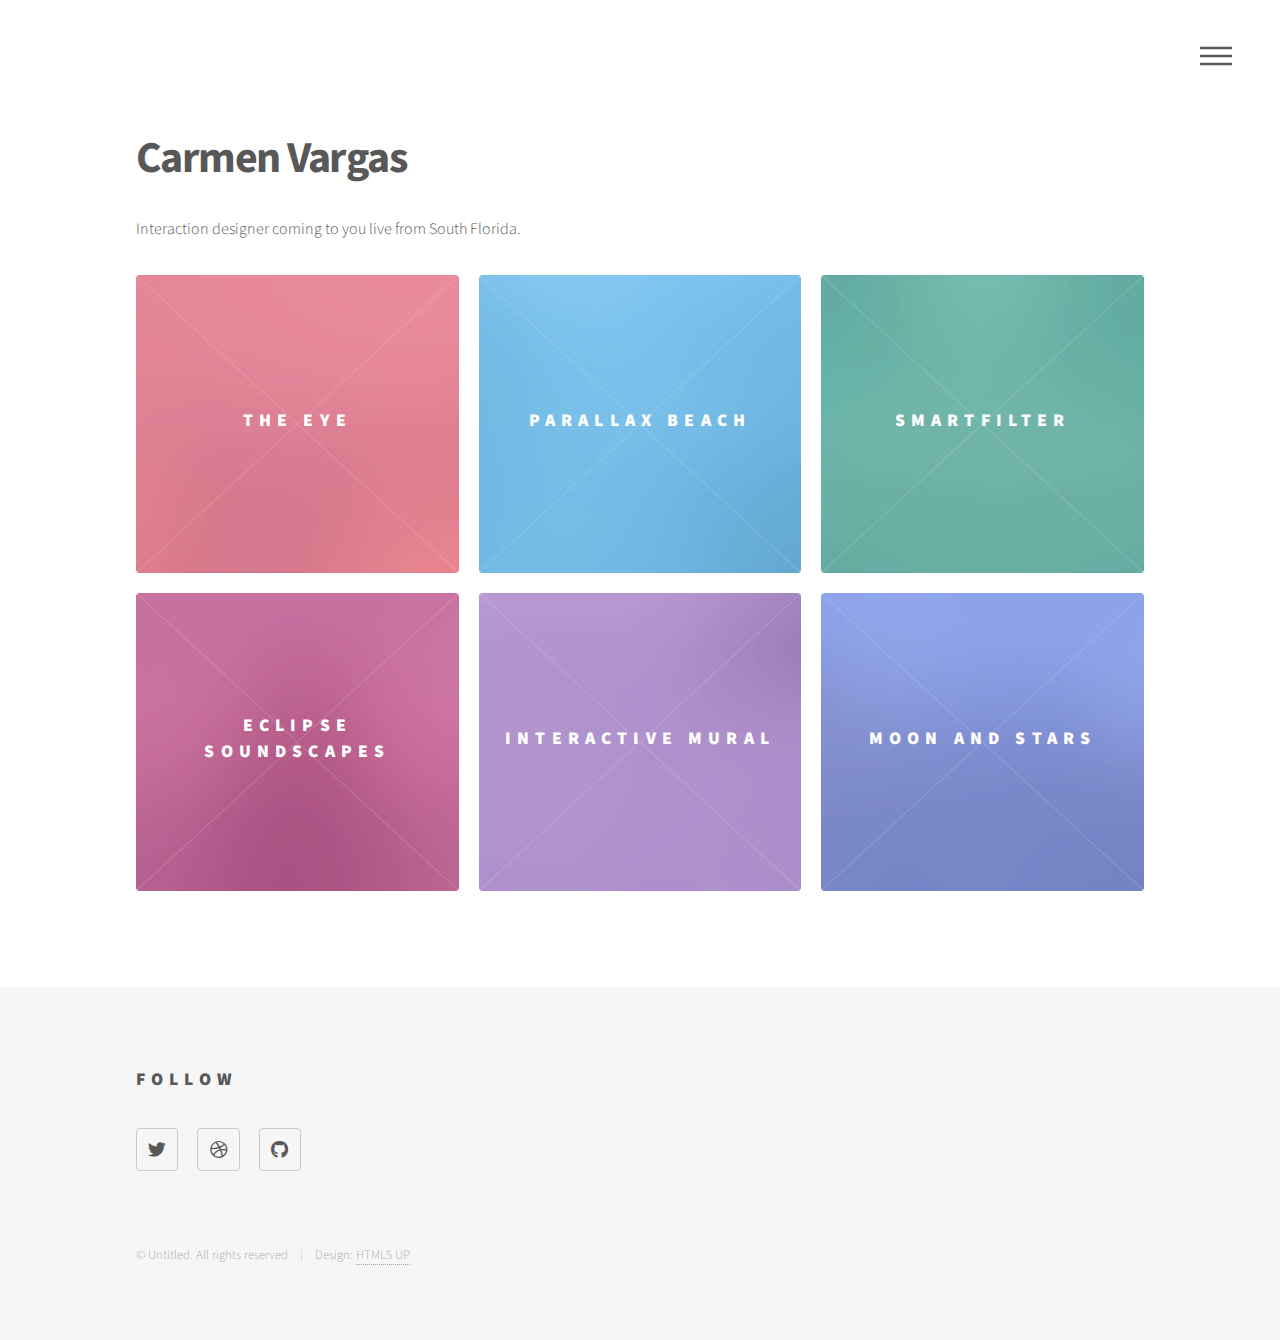
==== commit 50a21a60: "Corrected header" ====
--- a/index.html
+++ b/index.html
@@ -43,7 +43,7 @@
 					<div id="main">
 						<div class="inner">
 							<header>
-								<h1>Carmen Varg</h1>
+								<h1>Carmen Vargas</h1>
 								<p>Interaction designer coming to you live from South Florida.</p>
 							</header>
 
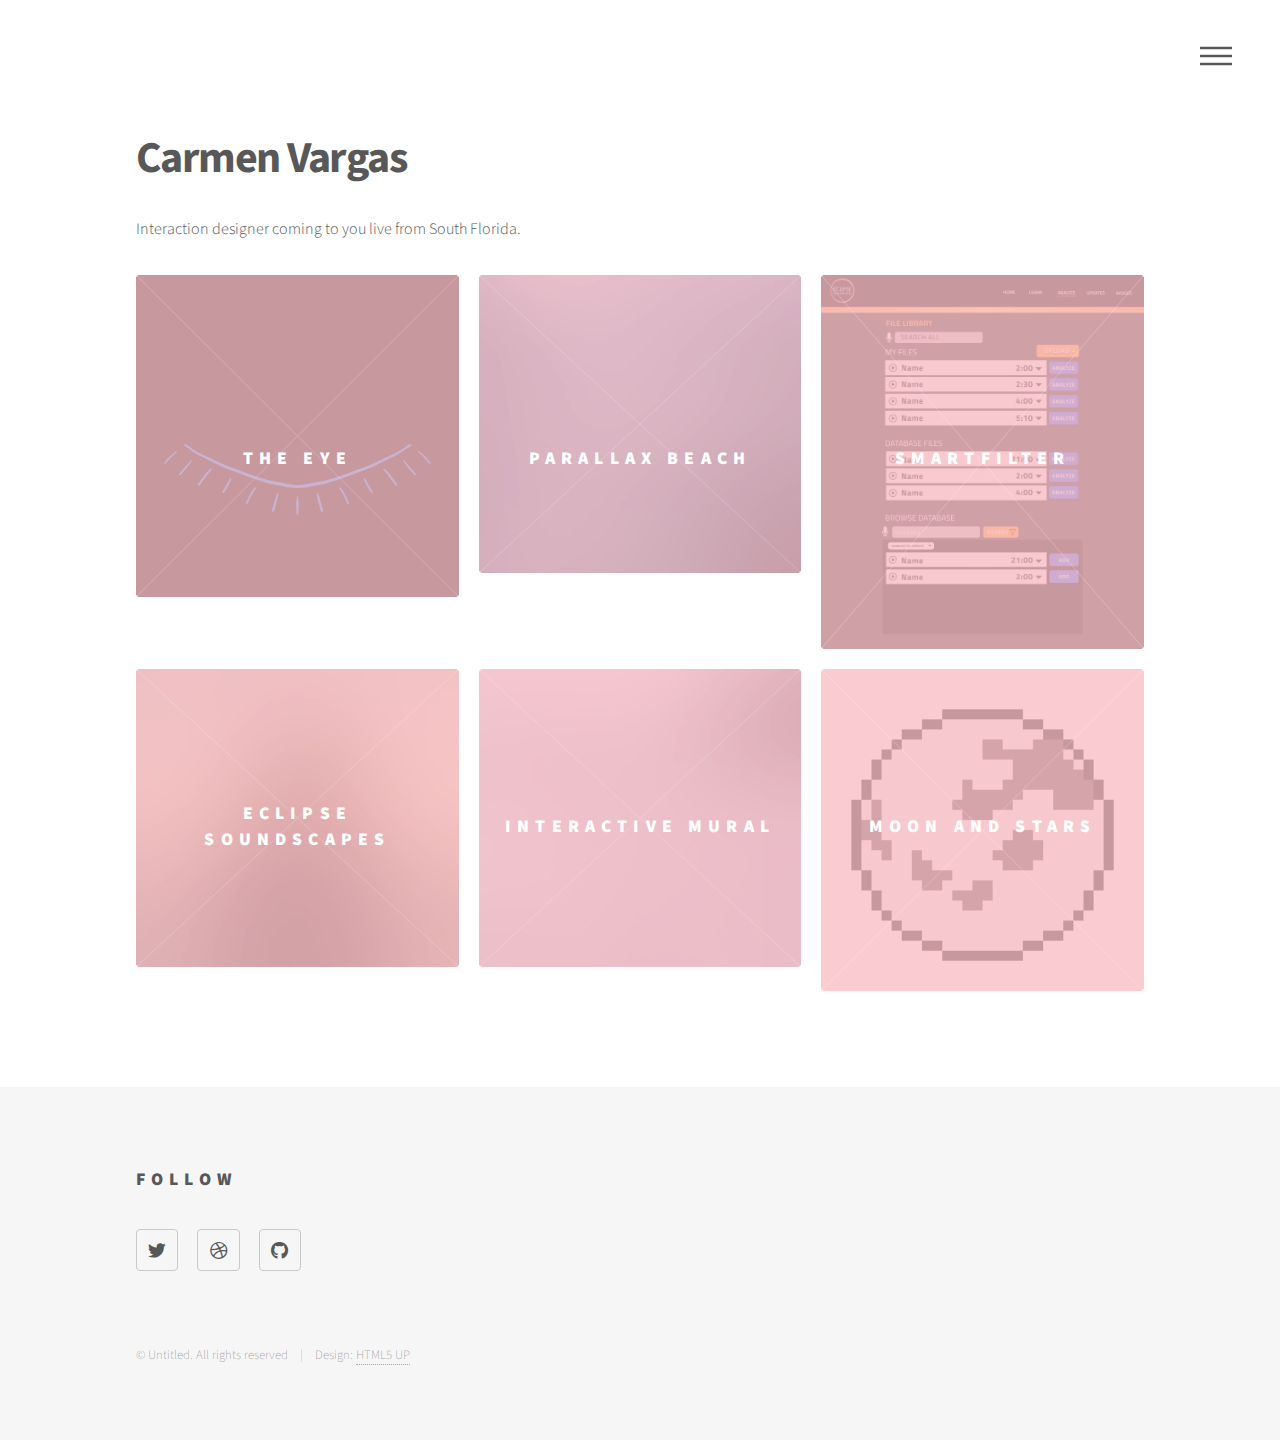
==== commit d88dd3c9: "Updated images on homepage" ====
--- a/index.html
+++ b/index.html
@@ -50,7 +50,7 @@
 							<section class="tiles">
 								<article class="style1">
 									<span class="image">
-										<img src="images/pic01.jpg" alt="" />
+										<img src="images/Closed_eye.png" alt="" />
 									</span>
 									<a href="TheEye.html">
 										<h2>The Eye</h2>
@@ -72,7 +72,7 @@
 								</article>
 								<article class="style3">
 									<span class="image">
-										<img src="images/pic03.jpg" alt="" />
+										<img src="images/file library - database crickets search.png" alt="" />
 									</span>
 									<a href="SmartFilter.html">
 										<h2>SmartFilter</h2>
@@ -105,7 +105,7 @@
 								</article>
 								<article class="style6">
 									<span class="image">
-										<img src="images/pic06.jpg" alt="">
+										<img src="images/MoonSprite-1.png" alt="">
 									</span>
 									<a href="MoonAndStars.html">
 										<h2>Moon And Stars</h2>
--- a/assets/css/main.css
+++ b/assets/css/main.css
@@ -1,3330 +1,3330 @@
-@import url(fontawesome-all.min.css);
-@import url("https://fonts.googleapis.com/css?family=Source+Sans+Pro:300,700,900");
-
+@import url(fontawesome-all.min.css);
+@import url("https://fonts.googleapis.com/css?family=Source+Sans+Pro:300,700,900");
+
 /*
 	Phantom by HTML5 UP
 	html5up.net | @ajlkn
 	Free for personal and commercial use under the CCA 3.0 license (html5up.net/license)
-*/
-
-html, body, div, span, applet, object,
-iframe, h1, h2, h3, h4, h5, h6, p, blockquote,
-pre, a, abbr, acronym, address, big, cite,
-code, del, dfn, em, img, ins, kbd, q, s, samp,
-small, strike, strong, sub, sup, tt, var, b,
-u, i, center, dl, dt, dd, ol, ul, li, fieldset,
-form, label, legend, table, caption, tbody,
-tfoot, thead, tr, th, td, article, aside,
-canvas, details, embed, figure, figcaption,
-footer, header, hgroup, menu, nav, output, ruby,
-section, summary, time, mark, audio, video {
-	margin: 0;
-	padding: 0;
-	border: 0;
-	font-size: 100%;
-	font: inherit;
-	vertical-align: baseline;}
-
-article, aside, details, figcaption, figure,
-footer, header, hgroup, menu, nav, section {
-	display: block;}
-
-body {
-	line-height: 1;
-}
-
-ol, ul {
-	list-style: none;
-}
-
-blockquote, q {
-	quotes: none;
-}
-
-	blockquote:before, blockquote:after, q:before, q:after {
-		content: '';
-		content: none;
-	}
-
-table {
-	border-collapse: collapse;
-	border-spacing: 0;
-}
-
-body {
-	-webkit-text-size-adjust: none;
-}
-
-mark {
-	background-color: transparent;
-	color: inherit;
-}
-
-input::-moz-focus-inner {
-	border: 0;
-	padding: 0;
-}
-
-input, select, textarea {
-	-moz-appearance: none;
-	-webkit-appearance: none;
-	-ms-appearance: none;
-	appearance: none;
-}
-
-/* Basic */
-
-	@-ms-viewport {
-		width: device-width;
-	}
-
-	body {
-		-ms-overflow-style: scrollbar;
-	}
-
-	@media screen and (max-width: 480px) {
-
-		html, body {
-			min-width: 320px;
-		}
-
-	}
-
-	html {
-		box-sizing: border-box;
-	}
-
-	*, *:before, *:after {
-		box-sizing: inherit;
-	}
-
-	body {
-		background: #ffffff;
-	}
-
-		body.is-preload *, body.is-preload *:before, body.is-preload *:after {
-			-moz-animation: none !important;
-			-webkit-animation: none !important;
-			-ms-animation: none !important;
-			animation: none !important;
-			-moz-transition: none !important;
-			-webkit-transition: none !important;
-			-ms-transition: none !important;
-			transition: none !important;
-		}
-
-/* Type */
-
-	body, input, select, textarea {
-		color: #585858;
-		font-family: "Source Sans Pro", Helvetica, sans-serif;
-		font-size: 16pt;
-		font-weight: 300;
-		line-height: 1.75;
-	}
-
-		@media screen and (max-width: 1680px) {
-
-			body, input, select, textarea {
-				font-size: 14pt;
-			}
-
-		}
-
-		@media screen and (max-width: 1280px) {
-
-			body, input, select, textarea {
-				font-size: 12pt;
-			}
-
-		}
-
-	a {
-		-moz-transition: border-bottom-color 0.2s ease, color 0.2s ease;
-		-webkit-transition: border-bottom-color 0.2s ease, color 0.2s ease;
-		-ms-transition: border-bottom-color 0.2s ease, color 0.2s ease;
-		transition: border-bottom-color 0.2s ease, color 0.2s ease;
-		text-decoration: none;
-		color: #585858;
-		border-bottom: dotted 1px rgba(88, 88, 88, 0.5);
-	}
-
-		a:hover {
-			border-bottom-color: transparent;
-			color: #f2849e !important;
-		}
-
-	strong, b {
-		font-weight: 900;
-	}
-
-	em, i {
-		font-style: italic;
-	}
-
-	p {
-		margin: 0 0 2em 0;
-	}
-
-	h1 {
-		font-size: 2.75em;
-		font-weight: 700;
-		line-height: 1.3;
-		margin: 0 0 1em 0;
-		letter-spacing: -0.035em;
-	}
-
-		h1 a {
-			color: inherit;
-		}
-
-		@media screen and (max-width: 736px) {
-
-			h1 {
-				font-size: 2em;
-				margin: 0 0 1em 0;
-			}
-
-		}
-
-		@media screen and (max-width: 360px) {
-
-			h1 {
-				font-size: 1.75em;
-			}
-
-		}
-
-	h2, h3, h4, h5, h6 {
-		font-weight: 900;
-		line-height: 1.5;
-		margin: 0 0 2em 0;
-		text-transform: uppercase;
-		letter-spacing: 0.35em;
-	}
-
-		h2 a, h3 a, h4 a, h5 a, h6 a {
-			color: inherit;
-		}
-
-	h2 {
-		font-size: 1.1em;
-	}
-
-	h3 {
-		font-size: 1em;
-	}
-
-	h4 {
-		font-size: 0.8em;
-	}
-
-	h5 {
-		font-size: 0.8em;
-	}
-
-	h6 {
-		font-size: 0.8em;
-	}
-
-	@media screen and (max-width: 980px) {
-
-		h1 br, h2 br, h3 br, h4 br, h5 br, h6 br {
-			display: none;
-		}
-
-	}
-
-	@media screen and (max-width: 736px) {
-
-		h2 {
-			font-size: 1em;
-		}
-
-		h3 {
-			font-size: 0.8em;
-		}
-
-	}
-
-	sub {
-		font-size: 0.8em;
-		position: relative;
-		top: 0.5em;
-	}
-
-	sup {
-		font-size: 0.8em;
-		position: relative;
-		top: -0.5em;
-	}
-
-	blockquote {
-		border-left: solid 4px #c9c9c9;
-		font-style: italic;
-		margin: 0 0 2em 0;
-		padding: 0.5em 0 0.5em 2em;
-	}
-
-	code {
-		background: rgba(144, 144, 144, 0.075);
-		border-radius: 4px;
-		border: solid 1px #c9c9c9;
-		font-family: "Courier New", monospace;
-		font-size: 0.9em;
-		margin: 0 0.25em;
-		padding: 0.25em 0.65em;
-	}
-
-	pre {
-		-webkit-overflow-scrolling: touch;
-		font-family: "Courier New", monospace;
-		font-size: 0.9em;
-		margin: 0 0 2em 0;
-	}
-
-		pre code {
-			display: block;
-			line-height: 1.75;
-			padding: 1em 1.5em;
-			overflow-x: auto;
-		}
-
-	hr {
-		border: 0;
-		border-bottom: solid 1px #c9c9c9;
-		margin: 2em 0;
-	}
-
-		hr.major {
-			margin: 3em 0;
-		}
-
-	.align-left {
-		text-align: left;
-	}
-
-	.align-center {
-		text-align: center;
-	}
-
-	.align-right {
-		text-align: right;
-	}
-
-/* Row */
-
-	.row {
-		display: flex;
-		flex-wrap: wrap;
-		box-sizing: border-box;
-		align-items: stretch;
-	}
-
-		.row > * {
-			box-sizing: border-box;
-		}
-
-		.row.gtr-uniform > * > :last-child {
-			margin-bottom: 0;
-		}
-
-		.row.aln-left {
-			justify-content: flex-start;
-		}
-
-		.row.aln-center {
-			justify-content: center;
-		}
-
-		.row.aln-right {
-			justify-content: flex-end;
-		}
-
-		.row.aln-top {
-			align-items: flex-start;
-		}
-
-		.row.aln-middle {
-			align-items: center;
-		}
-
-		.row.aln-bottom {
-			align-items: flex-end;
-		}
-
-		.row > .imp {
-			order: -1;
-		}
-
-		.row > .col-1 {
-			width: 8.33333%;
-		}
-
-		.row > .off-1 {
-			margin-left: 8.33333%;
-		}
-
-		.row > .col-2 {
-			width: 16.66667%;
-		}
-
-		.row > .off-2 {
-			margin-left: 16.66667%;
-		}
-
-		.row > .col-3 {
-			width: 25%;
-		}
-
-		.row > .off-3 {
-			margin-left: 25%;
-		}
-
-		.row > .col-4 {
-			width: 33.33333%;
-		}
-
-		.row > .off-4 {
-			margin-left: 33.33333%;
-		}
-
-		.row > .col-5 {
-			width: 41.66667%;
-		}
-
-		.row > .off-5 {
-			margin-left: 41.66667%;
-		}
-
-		.row > .col-6 {
-			width: 50%;
-		}
-
-		.row > .off-6 {
-			margin-left: 50%;
-		}
-
-		.row > .col-7 {
-			width: 58.33333%;
-		}
-
-		.row > .off-7 {
-			margin-left: 58.33333%;
-		}
-
-		.row > .col-8 {
-			width: 66.66667%;
-		}
-
-		.row > .off-8 {
-			margin-left: 66.66667%;
-		}
-
-		.row > .col-9 {
-			width: 75%;
-		}
-
-		.row > .off-9 {
-			margin-left: 75%;
-		}
-
-		.row > .col-10 {
-			width: 83.33333%;
-		}
-
-		.row > .off-10 {
-			margin-left: 83.33333%;
-		}
-
-		.row > .col-11 {
-			width: 91.66667%;
-		}
-
-		.row > .off-11 {
-			margin-left: 91.66667%;
-		}
-
-		.row > .col-12 {
-			width: 100%;
-		}
-
-		.row > .off-12 {
-			margin-left: 100%;
-		}
-
-		.row.gtr-0 {
-			margin-top: 0;
-			margin-left: 0em;
-		}
-
-			.row.gtr-0 > * {
-				padding: 0 0 0 0em;
-			}
-
-			.row.gtr-0.gtr-uniform {
-				margin-top: 0em;
-			}
-
-				.row.gtr-0.gtr-uniform > * {
-					padding-top: 0em;
-				}
-
-		.row.gtr-25 {
-			margin-top: 0;
-			margin-left: -0.5em;
-		}
-
-			.row.gtr-25 > * {
-				padding: 0 0 0 0.5em;
-			}
-
-			.row.gtr-25.gtr-uniform {
-				margin-top: -0.5em;
-			}
-
-				.row.gtr-25.gtr-uniform > * {
-					padding-top: 0.5em;
-				}
-
-		.row.gtr-50 {
-			margin-top: 0;
-			margin-left: -1em;
-		}
-
-			.row.gtr-50 > * {
-				padding: 0 0 0 1em;
-			}
-
-			.row.gtr-50.gtr-uniform {
-				margin-top: -1em;
-			}
-
-				.row.gtr-50.gtr-uniform > * {
-					padding-top: 1em;
-				}
-
-		.row {
-			margin-top: 0;
-			margin-left: -2em;
-		}
-
-			.row > * {
-				padding: 0 0 0 2em;
-			}
-
-			.row.gtr-uniform {
-				margin-top: -2em;
-			}
-
-				.row.gtr-uniform > * {
-					padding-top: 2em;
-				}
-
-		.row.gtr-150 {
-			margin-top: 0;
-			margin-left: -3em;
-		}
-
-			.row.gtr-150 > * {
-				padding: 0 0 0 3em;
-			}
-
-			.row.gtr-150.gtr-uniform {
-				margin-top: -3em;
-			}
-
-				.row.gtr-150.gtr-uniform > * {
-					padding-top: 3em;
-				}
-
-		.row.gtr-200 {
-			margin-top: 0;
-			margin-left: -4em;
-		}
-
-			.row.gtr-200 > * {
-				padding: 0 0 0 4em;
-			}
-
-			.row.gtr-200.gtr-uniform {
-				margin-top: -4em;
-			}
-
-				.row.gtr-200.gtr-uniform > * {
-					padding-top: 4em;
-				}
-
-		@media screen and (max-width: 1680px) {
-
-			.row {
-				display: flex;
-				flex-wrap: wrap;
-				box-sizing: border-box;
-				align-items: stretch;
-			}
-
-				.row > * {
-					box-sizing: border-box;
-				}
-
-				.row.gtr-uniform > * > :last-child {
-					margin-bottom: 0;
-				}
-
-				.row.aln-left {
-					justify-content: flex-start;
-				}
-
-				.row.aln-center {
-					justify-content: center;
-				}
-
-				.row.aln-right {
-					justify-content: flex-end;
-				}
-
-				.row.aln-top {
-					align-items: flex-start;
-				}
-
-				.row.aln-middle {
-					align-items: center;
-				}
-
-				.row.aln-bottom {
-					align-items: flex-end;
-				}
-
-				.row > .imp-xlarge {
-					order: -1;
-				}
-
-				.row > .col-1-xlarge {
-					width: 8.33333%;
-				}
-
-				.row > .off-1-xlarge {
-					margin-left: 8.33333%;
-				}
-
-				.row > .col-2-xlarge {
-					width: 16.66667%;
-				}
-
-				.row > .off-2-xlarge {
-					margin-left: 16.66667%;
-				}
-
-				.row > .col-3-xlarge {
-					width: 25%;
-				}
-
-				.row > .off-3-xlarge {
-					margin-left: 25%;
-				}
-
-				.row > .col-4-xlarge {
-					width: 33.33333%;
-				}
-
-				.row > .off-4-xlarge {
-					margin-left: 33.33333%;
-				}
-
-				.row > .col-5-xlarge {
-					width: 41.66667%;
-				}
-
-				.row > .off-5-xlarge {
-					margin-left: 41.66667%;
-				}
-
-				.row > .col-6-xlarge {
-					width: 50%;
-				}
-
-				.row > .off-6-xlarge {
-					margin-left: 50%;
-				}
-
-				.row > .col-7-xlarge {
-					width: 58.33333%;
-				}
-
-				.row > .off-7-xlarge {
-					margin-left: 58.33333%;
-				}
-
-				.row > .col-8-xlarge {
-					width: 66.66667%;
-				}
-
-				.row > .off-8-xlarge {
-					margin-left: 66.66667%;
-				}
-
-				.row > .col-9-xlarge {
-					width: 75%;
-				}
-
-				.row > .off-9-xlarge {
-					margin-left: 75%;
-				}
-
-				.row > .col-10-xlarge {
-					width: 83.33333%;
-				}
-
-				.row > .off-10-xlarge {
-					margin-left: 83.33333%;
-				}
-
-				.row > .col-11-xlarge {
-					width: 91.66667%;
-				}
-
-				.row > .off-11-xlarge {
-					margin-left: 91.66667%;
-				}
-
-				.row > .col-12-xlarge {
-					width: 100%;
-				}
-
-				.row > .off-12-xlarge {
-					margin-left: 100%;
-				}
-
-				.row.gtr-0 {
-					margin-top: 0;
-					margin-left: 0em;
-				}
-
-					.row.gtr-0 > * {
-						padding: 0 0 0 0em;
-					}
-
-					.row.gtr-0.gtr-uniform {
-						margin-top: 0em;
-					}
-
-						.row.gtr-0.gtr-uniform > * {
-							padding-top: 0em;
-						}
-
-				.row.gtr-25 {
-					margin-top: 0;
-					margin-left: -0.5em;
-				}
-
-					.row.gtr-25 > * {
-						padding: 0 0 0 0.5em;
-					}
-
-					.row.gtr-25.gtr-uniform {
-						margin-top: -0.5em;
-					}
-
-						.row.gtr-25.gtr-uniform > * {
-							padding-top: 0.5em;
-						}
-
-				.row.gtr-50 {
-					margin-top: 0;
-					margin-left: -1em;
-				}
-
-					.row.gtr-50 > * {
-						padding: 0 0 0 1em;
-					}
-
-					.row.gtr-50.gtr-uniform {
-						margin-top: -1em;
-					}
-
-						.row.gtr-50.gtr-uniform > * {
-							padding-top: 1em;
-						}
-
-				.row {
-					margin-top: 0;
-					margin-left: -2em;
-				}
-
-					.row > * {
-						padding: 0 0 0 2em;
-					}
-
-					.row.gtr-uniform {
-						margin-top: -2em;
-					}
-
-						.row.gtr-uniform > * {
-							padding-top: 2em;
-						}
-
-				.row.gtr-150 {
-					margin-top: 0;
-					margin-left: -3em;
-				}
-
-					.row.gtr-150 > * {
-						padding: 0 0 0 3em;
-					}
-
-					.row.gtr-150.gtr-uniform {
-						margin-top: -3em;
-					}
-
-						.row.gtr-150.gtr-uniform > * {
-							padding-top: 3em;
-						}
-
-				.row.gtr-200 {
-					margin-top: 0;
-					margin-left: -4em;
-				}
-
-					.row.gtr-200 > * {
-						padding: 0 0 0 4em;
-					}
-
-					.row.gtr-200.gtr-uniform {
-						margin-top: -4em;
-					}
-
-						.row.gtr-200.gtr-uniform > * {
-							padding-top: 4em;
-						}
-
-		}
-
-		@media screen and (max-width: 1280px) {
-
-			.row {
-				display: flex;
-				flex-wrap: wrap;
-				box-sizing: border-box;
-				align-items: stretch;
-			}
-
-				.row > * {
-					box-sizing: border-box;
-				}
-
-				.row.gtr-uniform > * > :last-child {
-					margin-bottom: 0;
-				}
-
-				.row.aln-left {
-					justify-content: flex-start;
-				}
-
-				.row.aln-center {
-					justify-content: center;
-				}
-
-				.row.aln-right {
-					justify-content: flex-end;
-				}
-
-				.row.aln-top {
-					align-items: flex-start;
-				}
-
-				.row.aln-middle {
-					align-items: center;
-				}
-
-				.row.aln-bottom {
-					align-items: flex-end;
-				}
-
-				.row > .imp-large {
-					order: -1;
-				}
-
-				.row > .col-1-large {
-					width: 8.33333%;
-				}
-
-				.row > .off-1-large {
-					margin-left: 8.33333%;
-				}
-
-				.row > .col-2-large {
-					width: 16.66667%;
-				}
-
-				.row > .off-2-large {
-					margin-left: 16.66667%;
-				}
-
-				.row > .col-3-large {
-					width: 25%;
-				}
-
-				.row > .off-3-large {
-					margin-left: 25%;
-				}
-
-				.row > .col-4-large {
-					width: 33.33333%;
-				}
-
-				.row > .off-4-large {
-					margin-left: 33.33333%;
-				}
-
-				.row > .col-5-large {
-					width: 41.66667%;
-				}
-
-				.row > .off-5-large {
-					margin-left: 41.66667%;
-				}
-
-				.row > .col-6-large {
-					width: 50%;
-				}
-
-				.row > .off-6-large {
-					margin-left: 50%;
-				}
-
-				.row > .col-7-large {
-					width: 58.33333%;
-				}
-
-				.row > .off-7-large {
-					margin-left: 58.33333%;
-				}
-
-				.row > .col-8-large {
-					width: 66.66667%;
-				}
-
-				.row > .off-8-large {
-					margin-left: 66.66667%;
-				}
-
-				.row > .col-9-large {
-					width: 75%;
-				}
-
-				.row > .off-9-large {
-					margin-left: 75%;
-				}
-
-				.row > .col-10-large {
-					width: 83.33333%;
-				}
-
-				.row > .off-10-large {
-					margin-left: 83.33333%;
-				}
-
-				.row > .col-11-large {
-					width: 91.66667%;
-				}
-
-				.row > .off-11-large {
-					margin-left: 91.66667%;
-				}
-
-				.row > .col-12-large {
-					width: 100%;
-				}
-
-				.row > .off-12-large {
-					margin-left: 100%;
-				}
-
-				.row.gtr-0 {
-					margin-top: 0;
-					margin-left: 0em;
-				}
-
-					.row.gtr-0 > * {
-						padding: 0 0 0 0em;
-					}
-
-					.row.gtr-0.gtr-uniform {
-						margin-top: 0em;
-					}
-
-						.row.gtr-0.gtr-uniform > * {
-							padding-top: 0em;
-						}
-
-				.row.gtr-25 {
-					margin-top: 0;
-					margin-left: -0.5em;
-				}
-
-					.row.gtr-25 > * {
-						padding: 0 0 0 0.5em;
-					}
-
-					.row.gtr-25.gtr-uniform {
-						margin-top: -0.5em;
-					}
-
-						.row.gtr-25.gtr-uniform > * {
-							padding-top: 0.5em;
-						}
-
-				.row.gtr-50 {
-					margin-top: 0;
-					margin-left: -1em;
-				}
-
-					.row.gtr-50 > * {
-						padding: 0 0 0 1em;
-					}
-
-					.row.gtr-50.gtr-uniform {
-						margin-top: -1em;
-					}
-
-						.row.gtr-50.gtr-uniform > * {
-							padding-top: 1em;
-						}
-
-				.row {
-					margin-top: 0;
-					margin-left: -2em;
-				}
-
-					.row > * {
-						padding: 0 0 0 2em;
-					}
-
-					.row.gtr-uniform {
-						margin-top: -2em;
-					}
-
-						.row.gtr-uniform > * {
-							padding-top: 2em;
-						}
-
-				.row.gtr-150 {
-					margin-top: 0;
-					margin-left: -3em;
-				}
-
-					.row.gtr-150 > * {
-						padding: 0 0 0 3em;
-					}
-
-					.row.gtr-150.gtr-uniform {
-						margin-top: -3em;
-					}
-
-						.row.gtr-150.gtr-uniform > * {
-							padding-top: 3em;
-						}
-
-				.row.gtr-200 {
-					margin-top: 0;
-					margin-left: -4em;
-				}
-
-					.row.gtr-200 > * {
-						padding: 0 0 0 4em;
-					}
-
-					.row.gtr-200.gtr-uniform {
-						margin-top: -4em;
-					}
-
-						.row.gtr-200.gtr-uniform > * {
-							padding-top: 4em;
-						}
-
-		}
-
-		@media screen and (max-width: 980px) {
-
-			.row {
-				display: flex;
-				flex-wrap: wrap;
-				box-sizing: border-box;
-				align-items: stretch;
-			}
-
-				.row > * {
-					box-sizing: border-box;
-				}
-
-				.row.gtr-uniform > * > :last-child {
-					margin-bottom: 0;
-				}
-
-				.row.aln-left {
-					justify-content: flex-start;
-				}
-
-				.row.aln-center {
-					justify-content: center;
-				}
-
-				.row.aln-right {
-					justify-content: flex-end;
-				}
-
-				.row.aln-top {
-					align-items: flex-start;
-				}
-
-				.row.aln-middle {
-					align-items: center;
-				}
-
-				.row.aln-bottom {
-					align-items: flex-end;
-				}
-
-				.row > .imp-medium {
-					order: -1;
-				}
-
-				.row > .col-1-medium {
-					width: 8.33333%;
-				}
-
-				.row > .off-1-medium {
-					margin-left: 8.33333%;
-				}
-
-				.row > .col-2-medium {
-					width: 16.66667%;
-				}
-
-				.row > .off-2-medium {
-					margin-left: 16.66667%;
-				}
-
-				.row > .col-3-medium {
-					width: 25%;
-				}
-
-				.row > .off-3-medium {
-					margin-left: 25%;
-				}
-
-				.row > .col-4-medium {
-					width: 33.33333%;
-				}
-
-				.row > .off-4-medium {
-					margin-left: 33.33333%;
-				}
-
-				.row > .col-5-medium {
-					width: 41.66667%;
-				}
-
-				.row > .off-5-medium {
-					margin-left: 41.66667%;
-				}
-
-				.row > .col-6-medium {
-					width: 50%;
-				}
-
-				.row > .off-6-medium {
-					margin-left: 50%;
-				}
-
-				.row > .col-7-medium {
-					width: 58.33333%;
-				}
-
-				.row > .off-7-medium {
-					margin-left: 58.33333%;
-				}
-
-				.row > .col-8-medium {
-					width: 66.66667%;
-				}
-
-				.row > .off-8-medium {
-					margin-left: 66.66667%;
-				}
-
-				.row > .col-9-medium {
-					width: 75%;
-				}
-
-				.row > .off-9-medium {
-					margin-left: 75%;
-				}
-
-				.row > .col-10-medium {
-					width: 83.33333%;
-				}
-
-				.row > .off-10-medium {
-					margin-left: 83.33333%;
-				}
-
-				.row > .col-11-medium {
-					width: 91.66667%;
-				}
-
-				.row > .off-11-medium {
-					margin-left: 91.66667%;
-				}
-
-				.row > .col-12-medium {
-					width: 100%;
-				}
-
-				.row > .off-12-medium {
-					margin-left: 100%;
-				}
-
-				.row.gtr-0 {
-					margin-top: 0;
-					margin-left: 0em;
-				}
-
-					.row.gtr-0 > * {
-						padding: 0 0 0 0em;
-					}
-
-					.row.gtr-0.gtr-uniform {
-						margin-top: 0em;
-					}
-
-						.row.gtr-0.gtr-uniform > * {
-							padding-top: 0em;
-						}
-
-				.row.gtr-25 {
-					margin-top: 0;
-					margin-left: -0.375em;
-				}
-
-					.row.gtr-25 > * {
-						padding: 0 0 0 0.375em;
-					}
-
-					.row.gtr-25.gtr-uniform {
-						margin-top: -0.375em;
-					}
-
-						.row.gtr-25.gtr-uniform > * {
-							padding-top: 0.375em;
-						}
-
-				.row.gtr-50 {
-					margin-top: 0;
-					margin-left: -0.75em;
-				}
-
-					.row.gtr-50 > * {
-						padding: 0 0 0 0.75em;
-					}
-
-					.row.gtr-50.gtr-uniform {
-						margin-top: -0.75em;
-					}
-
-						.row.gtr-50.gtr-uniform > * {
-							padding-top: 0.75em;
-						}
-
-				.row {
-					margin-top: 0;
-					margin-left: -1.5em;
-				}
-
-					.row > * {
-						padding: 0 0 0 1.5em;
-					}
-
-					.row.gtr-uniform {
-						margin-top: -1.5em;
-					}
-
-						.row.gtr-uniform > * {
-							padding-top: 1.5em;
-						}
-
-				.row.gtr-150 {
-					margin-top: 0;
-					margin-left: -2.25em;
-				}
-
-					.row.gtr-150 > * {
-						padding: 0 0 0 2.25em;
-					}
-
-					.row.gtr-150.gtr-uniform {
-						margin-top: -2.25em;
-					}
-
-						.row.gtr-150.gtr-uniform > * {
-							padding-top: 2.25em;
-						}
-
-				.row.gtr-200 {
-					margin-top: 0;
-					margin-left: -3em;
-				}
-
-					.row.gtr-200 > * {
-						padding: 0 0 0 3em;
-					}
-
-					.row.gtr-200.gtr-uniform {
-						margin-top: -3em;
-					}
-
-						.row.gtr-200.gtr-uniform > * {
-							padding-top: 3em;
-						}
-
-		}
-
-		@media screen and (max-width: 736px) {
-
-			.row {
-				display: flex;
-				flex-wrap: wrap;
-				box-sizing: border-box;
-				align-items: stretch;
-			}
-
-				.row > * {
-					box-sizing: border-box;
-				}
-
-				.row.gtr-uniform > * > :last-child {
-					margin-bottom: 0;
-				}
-
-				.row.aln-left {
-					justify-content: flex-start;
-				}
-
-				.row.aln-center {
-					justify-content: center;
-				}
-
-				.row.aln-right {
-					justify-content: flex-end;
-				}
-
-				.row.aln-top {
-					align-items: flex-start;
-				}
-
-				.row.aln-middle {
-					align-items: center;
-				}
-
-				.row.aln-bottom {
-					align-items: flex-end;
-				}
-
-				.row > .imp-small {
-					order: -1;
-				}
-
-				.row > .col-1-small {
-					width: 8.33333%;
-				}
-
-				.row > .off-1-small {
-					margin-left: 8.33333%;
-				}
-
-				.row > .col-2-small {
-					width: 16.66667%;
-				}
-
-				.row > .off-2-small {
-					margin-left: 16.66667%;
-				}
-
-				.row > .col-3-small {
-					width: 25%;
-				}
-
-				.row > .off-3-small {
-					margin-left: 25%;
-				}
-
-				.row > .col-4-small {
-					width: 33.33333%;
-				}
-
-				.row > .off-4-small {
-					margin-left: 33.33333%;
-				}
-
-				.row > .col-5-small {
-					width: 41.66667%;
-				}
-
-				.row > .off-5-small {
-					margin-left: 41.66667%;
-				}
-
-				.row > .col-6-small {
-					width: 50%;
-				}
-
-				.row > .off-6-small {
-					margin-left: 50%;
-				}
-
-				.row > .col-7-small {
-					width: 58.33333%;
-				}
-
-				.row > .off-7-small {
-					margin-left: 58.33333%;
-				}
-
-				.row > .col-8-small {
-					width: 66.66667%;
-				}
-
-				.row > .off-8-small {
-					margin-left: 66.66667%;
-				}
-
-				.row > .col-9-small {
-					width: 75%;
-				}
-
-				.row > .off-9-small {
-					margin-left: 75%;
-				}
-
-				.row > .col-10-small {
-					width: 83.33333%;
-				}
-
-				.row > .off-10-small {
-					margin-left: 83.33333%;
-				}
-
-				.row > .col-11-small {
-					width: 91.66667%;
-				}
-
-				.row > .off-11-small {
-					margin-left: 91.66667%;
-				}
-
-				.row > .col-12-small {
-					width: 100%;
-				}
-
-				.row > .off-12-small {
-					margin-left: 100%;
-				}
-
-				.row.gtr-0 {
-					margin-top: 0;
-					margin-left: 0em;
-				}
-
-					.row.gtr-0 > * {
-						padding: 0 0 0 0em;
-					}
-
-					.row.gtr-0.gtr-uniform {
-						margin-top: 0em;
-					}
-
-						.row.gtr-0.gtr-uniform > * {
-							padding-top: 0em;
-						}
-
-				.row.gtr-25 {
-					margin-top: 0;
-					margin-left: -0.25em;
-				}
-
-					.row.gtr-25 > * {
-						padding: 0 0 0 0.25em;
-					}
-
-					.row.gtr-25.gtr-uniform {
-						margin-top: -0.25em;
-					}
-
-						.row.gtr-25.gtr-uniform > * {
-							padding-top: 0.25em;
-						}
-
-				.row.gtr-50 {
-					margin-top: 0;
-					margin-left: -0.5em;
-				}
-
-					.row.gtr-50 > * {
-						padding: 0 0 0 0.5em;
-					}
-
-					.row.gtr-50.gtr-uniform {
-						margin-top: -0.5em;
-					}
-
-						.row.gtr-50.gtr-uniform > * {
-							padding-top: 0.5em;
-						}
-
-				.row {
-					margin-top: 0;
-					margin-left: -1em;
-				}
-
-					.row > * {
-						padding: 0 0 0 1em;
-					}
-
-					.row.gtr-uniform {
-						margin-top: -1em;
-					}
-
-						.row.gtr-uniform > * {
-							padding-top: 1em;
-						}
-
-				.row.gtr-150 {
-					margin-top: 0;
-					margin-left: -1.5em;
-				}
-
-					.row.gtr-150 > * {
-						padding: 0 0 0 1.5em;
-					}
-
-					.row.gtr-150.gtr-uniform {
-						margin-top: -1.5em;
-					}
-
-						.row.gtr-150.gtr-uniform > * {
-							padding-top: 1.5em;
-						}
-
-				.row.gtr-200 {
-					margin-top: 0;
-					margin-left: -2em;
-				}
-
-					.row.gtr-200 > * {
-						padding: 0 0 0 2em;
-					}
-
-					.row.gtr-200.gtr-uniform {
-						margin-top: -2em;
-					}
-
-						.row.gtr-200.gtr-uniform > * {
-							padding-top: 2em;
-						}
-
-		}
-
-		@media screen and (max-width: 480px) {
-
-			.row {
-				display: flex;
-				flex-wrap: wrap;
-				box-sizing: border-box;
-				align-items: stretch;
-			}
-
-				.row > * {
-					box-sizing: border-box;
-				}
-
-				.row.gtr-uniform > * > :last-child {
-					margin-bottom: 0;
-				}
-
-				.row.aln-left {
-					justify-content: flex-start;
-				}
-
-				.row.aln-center {
-					justify-content: center;
-				}
-
-				.row.aln-right {
-					justify-content: flex-end;
-				}
-
-				.row.aln-top {
-					align-items: flex-start;
-				}
-
-				.row.aln-middle {
-					align-items: center;
-				}
-
-				.row.aln-bottom {
-					align-items: flex-end;
-				}
-
-				.row > .imp-xsmall {
-					order: -1;
-				}
-
-				.row > .col-1-xsmall {
-					width: 8.33333%;
-				}
-
-				.row > .off-1-xsmall {
-					margin-left: 8.33333%;
-				}
-
-				.row > .col-2-xsmall {
-					width: 16.66667%;
-				}
-
-				.row > .off-2-xsmall {
-					margin-left: 16.66667%;
-				}
-
-				.row > .col-3-xsmall {
-					width: 25%;
-				}
-
-				.row > .off-3-xsmall {
-					margin-left: 25%;
-				}
-
-				.row > .col-4-xsmall {
-					width: 33.33333%;
-				}
-
-				.row > .off-4-xsmall {
-					margin-left: 33.33333%;
-				}
-
-				.row > .col-5-xsmall {
-					width: 41.66667%;
-				}
-
-				.row > .off-5-xsmall {
-					margin-left: 41.66667%;
-				}
-
-				.row > .col-6-xsmall {
-					width: 50%;
-				}
-
-				.row > .off-6-xsmall {
-					margin-left: 50%;
-				}
-
-				.row > .col-7-xsmall {
-					width: 58.33333%;
-				}
-
-				.row > .off-7-xsmall {
-					margin-left: 58.33333%;
-				}
-
-				.row > .col-8-xsmall {
-					width: 66.66667%;
-				}
-
-				.row > .off-8-xsmall {
-					margin-left: 66.66667%;
-				}
-
-				.row > .col-9-xsmall {
-					width: 75%;
-				}
-
-				.row > .off-9-xsmall {
-					margin-left: 75%;
-				}
-
-				.row > .col-10-xsmall {
-					width: 83.33333%;
-				}
-
-				.row > .off-10-xsmall {
-					margin-left: 83.33333%;
-				}
-
-				.row > .col-11-xsmall {
-					width: 91.66667%;
-				}
-
-				.row > .off-11-xsmall {
-					margin-left: 91.66667%;
-				}
-
-				.row > .col-12-xsmall {
-					width: 100%;
-				}
-
-				.row > .off-12-xsmall {
-					margin-left: 100%;
-				}
-
-				.row.gtr-0 {
-					margin-top: 0;
-					margin-left: 0em;
-				}
-
-					.row.gtr-0 > * {
-						padding: 0 0 0 0em;
-					}
-
-					.row.gtr-0.gtr-uniform {
-						margin-top: 0em;
-					}
-
-						.row.gtr-0.gtr-uniform > * {
-							padding-top: 0em;
-						}
-
-				.row.gtr-25 {
-					margin-top: 0;
-					margin-left: -0.25em;
-				}
-
-					.row.gtr-25 > * {
-						padding: 0 0 0 0.25em;
-					}
-
-					.row.gtr-25.gtr-uniform {
-						margin-top: -0.25em;
-					}
-
-						.row.gtr-25.gtr-uniform > * {
-							padding-top: 0.25em;
-						}
-
-				.row.gtr-50 {
-					margin-top: 0;
-					margin-left: -0.5em;
-				}
-
-					.row.gtr-50 > * {
-						padding: 0 0 0 0.5em;
-					}
-
-					.row.gtr-50.gtr-uniform {
-						margin-top: -0.5em;
-					}
-
-						.row.gtr-50.gtr-uniform > * {
-							padding-top: 0.5em;
-						}
-
-				.row {
-					margin-top: 0;
-					margin-left: -1em;
-				}
-
-					.row > * {
-						padding: 0 0 0 1em;
-					}
-
-					.row.gtr-uniform {
-						margin-top: -1em;
-					}
-
-						.row.gtr-uniform > * {
-							padding-top: 1em;
-						}
-
-				.row.gtr-150 {
-					margin-top: 0;
-					margin-left: -1.5em;
-				}
-
-					.row.gtr-150 > * {
-						padding: 0 0 0 1.5em;
-					}
-
-					.row.gtr-150.gtr-uniform {
-						margin-top: -1.5em;
-					}
-
-						.row.gtr-150.gtr-uniform > * {
-							padding-top: 1.5em;
-						}
-
-				.row.gtr-200 {
-					margin-top: 0;
-					margin-left: -2em;
-				}
-
-					.row.gtr-200 > * {
-						padding: 0 0 0 2em;
-					}
-
-					.row.gtr-200.gtr-uniform {
-						margin-top: -2em;
-					}
-
-						.row.gtr-200.gtr-uniform > * {
-							padding-top: 2em;
-						}
-
-		}
-
-/* Section/Article */
-
-	section.special, article.special {
-		text-align: center;
-	}
-
-	header p {
-		margin-top: -1em;
-	}
-
-	@media screen and (max-width: 736px) {
-
-		header p {
-			margin-top: 0;
-		}
-
-	}
-
-/* Icon */
-
-	.icon {
-		text-decoration: none;
-		border-bottom: none;
-		position: relative;
-	}
-
-		.icon:before {
-			-moz-osx-font-smoothing: grayscale;
-			-webkit-font-smoothing: antialiased;
-			display: inline-block;
-			font-style: normal;
-			font-variant: normal;
-			text-rendering: auto;
-			line-height: 1;
-			text-transform: none !important;
-			font-family: 'Font Awesome 5 Free';
-			font-weight: 400;
-		}
-
-		.icon > .label {
-			display: none;
-		}
-
-		.icon:before {
-			line-height: inherit;
-		}
-
-		.icon.solid:before {
-			font-weight: 900;
-		}
-
-		.icon.brands:before {
-			font-family: 'Font Awesome 5 Brands';
-		}
-
-		.icon.style2 {
-			-moz-transition: background-color 0.2s ease-in-out, color 0.2s ease-in-out, border-color 0.2s ease-in-out;
-			-webkit-transition: background-color 0.2s ease-in-out, color 0.2s ease-in-out, border-color 0.2s ease-in-out;
-			-ms-transition: background-color 0.2s ease-in-out, color 0.2s ease-in-out, border-color 0.2s ease-in-out;
-			transition: background-color 0.2s ease-in-out, color 0.2s ease-in-out, border-color 0.2s ease-in-out;
-			background-color: transparent;
-			border: solid 1px #c9c9c9;
-			border-radius: 4px;
-			width: 2.65em;
-			height: 2.65em;
-			overflow: hidden;
-			display: inline-block;
-			text-align: center;
-			line-height: 2.65em;
-			color: inherit;
-		}
-
-			.icon.style2:before {
-				font-size: 1.1em;
-			}
-
-			.icon.style2:hover {
-				color: #f2849e;
-				border-color: #f2849e;
-			}
-
-			.icon.style2:active {
-				background-color: rgba(242, 132, 158, 0.1);
-			}
-
-/* List */
-
-	ol {
-		list-style: decimal;
-		margin: 0 0 2em 0;
-		padding-left: 1.25em;
-	}
-
-		ol li {
-			padding-left: 0.25em;
-		}
-
-	ul {
-		list-style: disc;
-		margin: 0 0 2em 0;
-		padding-left: 1em;
-	}
-
-		ul li {
-			padding-left: 0.5em;
-		}
-
-		ul.alt {
-			list-style: none;
-			padding-left: 0;
-		}
-
-			ul.alt li {
-				border-top: solid 1px #c9c9c9;
-				padding: 0.5em 0;
-			}
-
-				ul.alt li:first-child {
-					border-top: 0;
-					padding-top: 0;
-				}
-
-	dl {
-		margin: 0 0 2em 0;
-	}
-
-		dl dt {
-			display: block;
-			font-weight: 900;
-			margin: 0 0 1em 0;
-		}
-
-		dl dd {
-			margin-left: 2em;
-		}
-
-/* Actions */
-
-	ul.actions {
-		display: -moz-flex;
-		display: -webkit-flex;
-		display: -ms-flex;
-		display: flex;
-		cursor: default;
-		list-style: none;
-		margin-left: -1em;
-		padding-left: 0;
-	}
-
-		ul.actions li {
-			padding: 0 0 0 1em;
-			vertical-align: middle;
-		}
-
-		ul.actions.special {
-			-moz-justify-content: center;
-			-webkit-justify-content: center;
-			-ms-justify-content: center;
-			justify-content: center;
-			width: 100%;
-			margin-left: 0;
-		}
-
-			ul.actions.special li:first-child {
-				padding-left: 0;
-			}
-
-		ul.actions.stacked {
-			-moz-flex-direction: column;
-			-webkit-flex-direction: column;
-			-ms-flex-direction: column;
-			flex-direction: column;
-			margin-left: 0;
-		}
-
-			ul.actions.stacked li {
-				padding: 1.3em 0 0 0;
-			}
-
-				ul.actions.stacked li:first-child {
-					padding-top: 0;
-				}
-
-		ul.actions.fit {
-			width: calc(100% + 1em);
-		}
-
-			ul.actions.fit li {
-				-moz-flex-grow: 1;
-				-webkit-flex-grow: 1;
-				-ms-flex-grow: 1;
-				flex-grow: 1;
-				-moz-flex-shrink: 1;
-				-webkit-flex-shrink: 1;
-				-ms-flex-shrink: 1;
-				flex-shrink: 1;
-				width: 100%;
-			}
-
-				ul.actions.fit li > * {
-					width: 100%;
-				}
-
-			ul.actions.fit.stacked {
-				width: 100%;
-			}
-
-		@media screen and (max-width: 480px) {
-
-			ul.actions:not(.fixed) {
-				-moz-flex-direction: column;
-				-webkit-flex-direction: column;
-				-ms-flex-direction: column;
-				flex-direction: column;
-				margin-left: 0;
-				width: 100% !important;
-			}
-
-				ul.actions:not(.fixed) li {
-					-moz-flex-grow: 1;
-					-webkit-flex-grow: 1;
-					-ms-flex-grow: 1;
-					flex-grow: 1;
-					-moz-flex-shrink: 1;
-					-webkit-flex-shrink: 1;
-					-ms-flex-shrink: 1;
-					flex-shrink: 1;
-					padding: 1em 0 0 0;
-					text-align: center;
-					width: 100%;
-				}
-
-					ul.actions:not(.fixed) li > * {
-						width: 100%;
-					}
-
-					ul.actions:not(.fixed) li:first-child {
-						padding-top: 0;
-					}
-
-					ul.actions:not(.fixed) li input[type="submit"],
-					ul.actions:not(.fixed) li input[type="reset"],
-					ul.actions:not(.fixed) li input[type="button"],
-					ul.actions:not(.fixed) li button,
-					ul.actions:not(.fixed) li .button {
-						width: 100%;
-					}
-
-						ul.actions:not(.fixed) li input[type="submit"].icon:before,
-						ul.actions:not(.fixed) li input[type="reset"].icon:before,
-						ul.actions:not(.fixed) li input[type="button"].icon:before,
-						ul.actions:not(.fixed) li button.icon:before,
-						ul.actions:not(.fixed) li .button.icon:before {
-							margin-left: -0.5rem;
-						}
-
-		}
-
-/* Icons */
-
-	ul.icons {
-		cursor: default;
-		list-style: none;
-		padding-left: 0;
-		margin: -1em 0 2em -1em;
-	}
-
-		ul.icons li {
-			display: inline-block;
-			padding: 1em 0 0 1em;
-		}
-
-/* Form */
-
-	form {
-		margin: 0 0 2em 0;
-		overflow-x: hidden;
-	}
-
-		form > :last-child {
-			margin-bottom: 0;
-		}
-
-		form > .fields {
-			display: -moz-flex;
-			display: -webkit-flex;
-			display: -ms-flex;
-			display: flex;
-			-moz-flex-wrap: wrap;
-			-webkit-flex-wrap: wrap;
-			-ms-flex-wrap: wrap;
-			flex-wrap: wrap;
-			width: calc(100% + 3em);
-			margin: -1.5em 0 2em -1.5em;
-		}
-
-			form > .fields > .field {
-				-moz-flex-grow: 0;
-				-webkit-flex-grow: 0;
-				-ms-flex-grow: 0;
-				flex-grow: 0;
-				-moz-flex-shrink: 0;
-				-webkit-flex-shrink: 0;
-				-ms-flex-shrink: 0;
-				flex-shrink: 0;
-				padding: 1.5em 0 0 1.5em;
-				width: calc(100% - 1.5em);
-			}
-
-				form > .fields > .field.half {
-					width: calc(50% - 0.75em);
-				}
-
-				form > .fields > .field.third {
-					width: calc(100%/3 - 0.5em);
-				}
-
-				form > .fields > .field.quarter {
-					width: calc(25% - 0.375em);
-				}
-
-		@media screen and (max-width: 480px) {
-
-			form > .fields {
-				width: calc(100% + 3em);
-				margin: -1.5em 0 2em -1.5em;
-			}
-
-				form > .fields > .field {
-					padding: 1.5em 0 0 1.5em;
-					width: calc(100% - 1.5em);
-				}
-
-					form > .fields > .field.half {
-						width: calc(100% - 1.5em);
-					}
-
-					form > .fields > .field.third {
-						width: calc(100% - 1.5em);
-					}
-
-					form > .fields > .field.quarter {
-						width: calc(100% - 1.5em);
-					}
-
-		}
-
-	label {
-		display: block;
-		font-size: 0.9em;
-		font-weight: 900;
-		margin: 0 0 1em 0;
-	}
-
-	input[type="text"],
-	input[type="password"],
-	input[type="email"],
-	input[type="tel"],
-	select,
-	textarea {
-		-moz-appearance: none;
-		-webkit-appearance: none;
-		-ms-appearance: none;
-		appearance: none;
-		background-color: transparent;
-		border: none;
-		border-radius: 0;
-		border-bottom: solid 1px #c9c9c9;
-		color: inherit;
-		display: block;
-		outline: 0;
-		padding: 0;
-		text-decoration: none;
-		width: 100%;
-	}
-
-		input[type="text"]:invalid,
-		input[type="password"]:invalid,
-		input[type="email"]:invalid,
-		input[type="tel"]:invalid,
-		select:invalid,
-		textarea:invalid {
-			box-shadow: none;
-		}
-
-		input[type="text"]:focus,
-		input[type="password"]:focus,
-		input[type="email"]:focus,
-		input[type="tel"]:focus,
-		select:focus,
-		textarea:focus {
-			border-bottom-color: #f2849e;
-			box-shadow: inset 0 -1px 0 0 #f2849e;
-		}
-
-	select {
-		background-image: url("data:image/svg+xml;charset=utf8,%3Csvg xmlns='http://www.w3.org/2000/svg' width='40' height='40' preserveAspectRatio='none' viewBox='0 0 40 40'%3E%3Cpath d='M9.4,12.3l10.4,10.4l10.4-10.4c0.2-0.2,0.5-0.4,0.9-0.4c0.3,0,0.6,0.1,0.9,0.4l3.3,3.3c0.2,0.2,0.4,0.5,0.4,0.9 c0,0.4-0.1,0.6-0.4,0.9L20.7,31.9c-0.2,0.2-0.5,0.4-0.9,0.4c-0.3,0-0.6-0.1-0.9-0.4L4.3,17.3c-0.2-0.2-0.4-0.5-0.4-0.9 c0-0.4,0.1-0.6,0.4-0.9l3.3-3.3c0.2-0.2,0.5-0.4,0.9-0.4S9.1,12.1,9.4,12.3z' fill='%23c9c9c9' /%3E%3C/svg%3E");
-		background-size: 1.25rem;
-		background-repeat: no-repeat;
-		background-position: calc(100% - 1rem) center;
-		height: 3em;
-		padding-right: 3em;
-		text-overflow: ellipsis;
-	}
-
-		select option {
-			background: #ffffff;
-		}
-
-		select:focus::-ms-value {
-			background-color: transparent;
-		}
-
-		select::-ms-expand {
-			display: none;
-		}
-
-	input[type="text"],
-	input[type="password"],
-	input[type="email"],
-	select {
-		height: 3em;
-	}
-
-	textarea {
-		padding: 0;
-		min-height: 3.75em;
-	}
-
-	input[type="checkbox"],
-	input[type="radio"] {
-		-moz-appearance: none;
-		-webkit-appearance: none;
-		-ms-appearance: none;
-		appearance: none;
-		display: block;
-		float: left;
-		margin-right: -2em;
-		opacity: 0;
-		width: 1em;
-		z-index: -1;
-	}
-
-		input[type="checkbox"] + label,
-		input[type="radio"] + label {
-			text-decoration: none;
-			color: #585858;
-			cursor: pointer;
-			display: inline-block;
-			font-size: 1em;
-			font-weight: 300;
-			padding-left: 2.55em;
-			padding-right: 0.75em;
-			position: relative;
-		}
-
-			input[type="checkbox"] + label:before,
-			input[type="radio"] + label:before {
-				-moz-osx-font-smoothing: grayscale;
-				-webkit-font-smoothing: antialiased;
-				display: inline-block;
-				font-style: normal;
-				font-variant: normal;
-				text-rendering: auto;
-				line-height: 1;
-				text-transform: none !important;
-				font-family: 'Font Awesome 5 Free';
-				font-weight: 900;
-			}
-
-			input[type="checkbox"] + label:before,
-			input[type="radio"] + label:before {
-				border-radius: 4px;
-				border: solid 1px #c9c9c9;
-				content: '';
-				display: inline-block;
-				font-size: 0.8em;
-				height: 2.25em;
-				left: 0;
-				line-height: 2.25em;
-				position: absolute;
-				text-align: center;
-				top: 0;
-				width: 2.25em;
-			}
-
-		input[type="checkbox"]:checked + label:before,
-		input[type="radio"]:checked + label:before {
-			background: #585858;
-			border-color: #585858;
-			color: #ffffff;
-			content: '\f00c';
-		}
-
-		input[type="checkbox"]:focus + label:before,
-		input[type="radio"]:focus + label:before {
-			border-color: #f2849e;
-			box-shadow: 0 0 0 1px #f2849e;
-		}
-
-	input[type="checkbox"] + label:before {
-		border-radius: 4px;
-	}
-
-	input[type="radio"] + label:before {
-		border-radius: 100%;
-	}
-
-/* Box */
-
-	.box {
-		border-radius: 4px;
-		border: solid 1px #c9c9c9;
-		margin-bottom: 2em;
-		padding: 1.5em;
-	}
-
-		.box > :last-child,
-		.box > :last-child > :last-child,
-		.box > :last-child > :last-child > :last-child {
-			margin-bottom: 0;
-		}
-
-		.box.alt {
-			border: 0;
-			border-radius: 0;
-			padding: 0;
-		}
-
-/* Image */
-
-	.image {
-		border-radius: 4px;
-		border: 0;
-		display: inline-block;
-		position: relative;
-	}
-
-		.image img {
-			border-radius: 4px;
-			display: block;
-		}
-
-		.image.left, .image.right {
-			max-width: 40%;
-		}
-
-			.image.left img, .image.right img {
-				width: 100%;
-			}
-
-		.image.left {
-			float: left;
-			padding: 0 1.5em 1em 0;
-			top: 0.25em;
-		}
-
-		.image.right {
-			float: right;
-			padding: 0 0 1em 1.5em;
-			top: 0.25em;
-		}
-
-		.image.fit {
-			display: block;
-			margin: 0 0 2em 0;
-			width: 100%;
-		}
-
-			.image.fit img {
-				width: 100%;
-			}
-
-		.image.main {
-			display: block;
-			margin: 0 0 3em 0;
-			width: 100%;
-		}
-
-			.image.main img {
-				width: 100%;
-			}
-
-			@media screen and (max-width: 736px) {
-
-				.image.main {
-					margin: 0 0 2em 0;
-				}
-
-			}
-
-/* Table */
-
-	.table-wrapper {
-		-webkit-overflow-scrolling: touch;
-		overflow-x: auto;
-	}
-
-	table {
-		margin: 0 0 2em 0;
-		width: 100%;
-	}
-
-		table tbody tr {
-			border: solid 1px #c9c9c9;
-			border-left: 0;
-			border-right: 0;
-		}
-
-			table tbody tr:nth-child(2n + 1) {
-				background-color: rgba(144, 144, 144, 0.075);
-			}
-
-		table td {
-			padding: 0.75em 0.75em;
-		}
-
-		table th {
-			font-size: 0.9em;
-			font-weight: 900;
-			padding: 0 0.75em 0.75em 0.75em;
-			text-align: left;
-		}
-
-		table thead {
-			border-bottom: solid 2px #c9c9c9;
-		}
-
-		table tfoot {
-			border-top: solid 2px #c9c9c9;
-		}
-
-		table.alt {
-			border-collapse: separate;
-		}
-
-			table.alt tbody tr td {
-				border: solid 1px #c9c9c9;
-				border-left-width: 0;
-				border-top-width: 0;
-			}
-
-				table.alt tbody tr td:first-child {
-					border-left-width: 1px;
-				}
-
-			table.alt tbody tr:first-child td {
-				border-top-width: 1px;
-			}
-
-			table.alt thead {
-				border-bottom: 0;
-			}
-
-			table.alt tfoot {
-				border-top: 0;
-			}
-
-/* Button */
-
-	input[type="submit"],
-	input[type="reset"],
-	input[type="button"],
-	button,
-	.button {
-		-moz-appearance: none;
-		-webkit-appearance: none;
-		-ms-appearance: none;
-		appearance: none;
-		-moz-transition: background-color 0.2s ease-in-out, color 0.2s ease-in-out, box-shadow 0.2s ease-in-out;
-		-webkit-transition: background-color 0.2s ease-in-out, color 0.2s ease-in-out, box-shadow 0.2s ease-in-out;
-		-ms-transition: background-color 0.2s ease-in-out, color 0.2s ease-in-out, box-shadow 0.2s ease-in-out;
-		transition: background-color 0.2s ease-in-out, color 0.2s ease-in-out, box-shadow 0.2s ease-in-out;
-		background-color: transparent;
-		border-radius: 4px;
-		border: 0;
-		box-shadow: inset 0 0 0 2px #585858;
-		color: #585858 !important;
-		cursor: pointer;
-		display: inline-block;
-		font-size: 0.8em;
-		font-weight: 900;
-		height: 3.5em;
-		letter-spacing: 0.35em;
-		line-height: 3.45em;
-		overflow: hidden;
-		padding: 0 1.25em 0 1.6em;
-		text-align: center;
-		text-decoration: none;
-		text-overflow: ellipsis;
-		text-transform: uppercase;
-		white-space: nowrap;
-	}
-
-		input[type="submit"].icon:before,
-		input[type="reset"].icon:before,
-		input[type="button"].icon:before,
-		button.icon:before,
-		.button.icon:before {
-			margin-right: 0.5em;
-		}
-
-		input[type="submit"].fit,
-		input[type="reset"].fit,
-		input[type="button"].fit,
-		button.fit,
-		.button.fit {
-			width: 100%;
-		}
-
-		input[type="submit"]:hover,
-		input[type="reset"]:hover,
-		input[type="button"]:hover,
-		button:hover,
-		.button:hover {
-			color: #f2849e !important;
-			box-shadow: inset 0 0 0 2px #f2849e;
-		}
-
-		input[type="submit"]:active,
-		input[type="reset"]:active,
-		input[type="button"]:active,
-		button:active,
-		.button:active {
-			background-color: rgba(242, 132, 158, 0.1);
-		}
-
-		input[type="submit"].small,
-		input[type="reset"].small,
-		input[type="button"].small,
-		button.small,
-		.button.small {
-			font-size: 0.6em;
-		}
-
-		input[type="submit"].large,
-		input[type="reset"].large,
-		input[type="button"].large,
-		button.large,
-		.button.large {
-			font-size: 1em;
-		}
-
-		input[type="submit"].primary,
-		input[type="reset"].primary,
-		input[type="button"].primary,
-		button.primary,
-		.button.primary {
-			box-shadow: none;
-			background-color: #585858;
-			color: #ffffff !important;
-		}
-
-			input[type="submit"].primary:hover,
-			input[type="reset"].primary:hover,
-			input[type="button"].primary:hover,
-			button.primary:hover,
-			.button.primary:hover {
-				background-color: #f2849e;
-			}
-
-			input[type="submit"].primary:active,
-			input[type="reset"].primary:active,
-			input[type="button"].primary:active,
-			button.primary:active,
-			.button.primary:active {
-				background-color: #ee5f81;
-			}
-
-		input[type="submit"].disabled, input[type="submit"]:disabled,
-		input[type="reset"].disabled,
-		input[type="reset"]:disabled,
-		input[type="button"].disabled,
-		input[type="button"]:disabled,
-		button.disabled,
-		button:disabled,
-		.button.disabled,
-		.button:disabled {
-			pointer-events: none;
-			opacity: 0.25;
-		}
-
-/* Tiles */
-
-	.tiles {
-		display: -moz-flex;
-		display: -webkit-flex;
-		display: -ms-flex;
-		display: flex;
-		-moz-flex-wrap: wrap;
-		-webkit-flex-wrap: wrap;
-		-ms-flex-wrap: wrap;
-		flex-wrap: wrap;
-		postiion: relative;
-		margin: -2.5em 0 0 -2.5em;
-	}
-
-		.tiles article {
-			-moz-transition: -moz-transform 0.5s ease, opacity 0.5s ease;
-			-webkit-transition: -webkit-transform 0.5s ease, opacity 0.5s ease;
-			-ms-transition: -ms-transform 0.5s ease, opacity 0.5s ease;
-			transition: transform 0.5s ease, opacity 0.5s ease;
-			position: relative;
-			width: calc(33.33333% - 2.5em);
-			margin: 2.5em 0 0 2.5em;
-		}
-
-			.tiles article > .image {
-				-moz-transition: -moz-transform 0.5s ease;
-				-webkit-transition: -webkit-transform 0.5s ease;
-				-ms-transition: -ms-transform 0.5s ease;
-				transition: transform 0.5s ease;
-				position: relative;
-				display: block;
-				width: 100%;
-				border-radius: 4px;
-				overflow: hidden;
-			}
-
-				.tiles article > .image img {
-					display: block;
-					width: 100%;
-				}
-
-				.tiles article > .image:before {
-					pointer-events: none;
-					-moz-transition: background-color 0.5s ease, opacity 0.5s ease;
-					-webkit-transition: background-color 0.5s ease, opacity 0.5s ease;
-					-ms-transition: background-color 0.5s ease, opacity 0.5s ease;
-					transition: background-color 0.5s ease, opacity 0.5s ease;
-					content: '';
-					display: block;
-					position: absolute;
-					top: 0;
-					left: 0;
-					width: 100%;
-					height: 100%;
-					opacity: 1.0;
-					z-index: 1;
-					opacity: 0.8;
-				}
-
-				.tiles article > .image:after {
-					pointer-events: none;
-					-moz-transition: opacity 0.5s ease;
-					-webkit-transition: opacity 0.5s ease;
-					-ms-transition: opacity 0.5s ease;
-					transition: opacity 0.5s ease;
-					content: '';
-					display: block;
-					position: absolute;
-					top: 0;
-					left: 0;
-					width: 100%;
-					height: 100%;
-					background-image: url("data:image/svg+xml;charset=utf8,%3Csvg xmlns='http://www.w3.org/2000/svg' width='100' height='100' viewBox='0 0 100 100' preserveAspectRatio='none'%3E%3Cstyle%3Eline %7B stroke-width: 0.25px%3B stroke: %23ffffff%3B %7D%3C/style%3E%3Cline x1='0' y1='0' x2='100' y2='100' /%3E%3Cline x1='100' y1='0' x2='0' y2='100' /%3E%3C/svg%3E");
-					background-position: center;
-					background-repeat: no-repeat;
-					background-size: 100% 100%;
-					opacity: 0.25;
-					z-index: 2;
-				}
-
-			.tiles article > a {
-				display: -moz-flex;
-				display: -webkit-flex;
-				display: -ms-flex;
-				display: flex;
-				-moz-flex-direction: column;
-				-webkit-flex-direction: column;
-				-ms-flex-direction: column;
-				flex-direction: column;
-				-moz-align-items: center;
-				-webkit-align-items: center;
-				-ms-align-items: center;
-				align-items: center;
-				-moz-justify-content: center;
-				-webkit-justify-content: center;
-				-ms-justify-content: center;
-				justify-content: center;
-				-moz-transition: background-color 0.5s ease, -moz-transform 0.5s ease;
-				-webkit-transition: background-color 0.5s ease, -webkit-transform 0.5s ease;
-				-ms-transition: background-color 0.5s ease, -ms-transform 0.5s ease;
-				transition: background-color 0.5s ease, transform 0.5s ease;
-				position: absolute;
-				top: 0;
-				left: 0;
-				width: 100%;
-				height: 100%;
-				padding: 1em;
-				border-radius: 4px;
-				border-bottom: 0;
-				color: #ffffff;
-				text-align: center;
-				text-decoration: none;
-				z-index: 3;
-			}
-
-				.tiles article > a > :last-child {
-					margin: 0;
-				}
-
-				.tiles article > a:hover {
-					color: #ffffff !important;
-				}
-
-				.tiles article > a h2 {
-					margin: 0;
-				}
-
-				.tiles article > a .content {
-					-moz-transition: max-height 0.5s ease, opacity 0.5s ease;
-					-webkit-transition: max-height 0.5s ease, opacity 0.5s ease;
-					-ms-transition: max-height 0.5s ease, opacity 0.5s ease;
-					transition: max-height 0.5s ease, opacity 0.5s ease;
-					width: 100%;
-					max-height: 0;
-					line-height: 1.5;
-					margin-top: 0.35em;
-					opacity: 0;
-				}
-
-					.tiles article > a .content > :last-child {
-						margin-bottom: 0;
-					}
-
-			.tiles article.style1 > .image:before {
-				background-color: #f2849e;
-			}
-
-			.tiles article.style2 > .image:before {
-				background-color: #7ecaf6;
-			}
-
-			.tiles article.style3 > .image:before {
-				background-color: #7bd0c1;
-			}
-
-			.tiles article.style4 > .image:before {
-				background-color: #c75b9b;
-			}
-
-			.tiles article.style5 > .image:before {
-				background-color: #ae85ca;
-			}
-
-			.tiles article.style6 > .image:before {
-				background-color: #8499e7;
-			}
-
-			body:not(.is-touch) .tiles article:hover > .image {
-				-moz-transform: scale(1.1);
-				-webkit-transform: scale(1.1);
-				-ms-transform: scale(1.1);
-				transform: scale(1.1);
-			}
-
-				body:not(.is-touch) .tiles article:hover > .image:before {
-					background-color: #333333;
-					opacity: 0.35;
-				}
-
-				body:not(.is-touch) .tiles article:hover > .image:after {
-					opacity: 0;
-				}
-
-			body:not(.is-touch) .tiles article:hover .content {
-				max-height: 15em;
-				opacity: 1;
-			}
-
-		* + .tiles {
-			margin-top: 2em;
-		}
-
-		body.is-preload .tiles article {
-			-moz-transform: scale(0.9);
-			-webkit-transform: scale(0.9);
-			-ms-transform: scale(0.9);
-			transform: scale(0.9);
-			opacity: 0;
-		}
-
-		body.is-touch .tiles article .content {
-			max-height: 15em;
-			opacity: 1;
-		}
-
-		@media screen and (max-width: 1280px) {
-
-			.tiles {
-				margin: -1.25em 0 0 -1.25em;
-			}
-
-				.tiles article {
-					width: calc(33.33333% - 1.25em);
-					margin: 1.25em 0 0 1.25em;
-				}
-
-		}
-
-		@media screen and (max-width: 980px) {
-
-			.tiles {
-				margin: -2.5em 0 0 -2.5em;
-			}
-
-				.tiles article {
-					width: calc(50% - 2.5em);
-					margin: 2.5em 0 0 2.5em;
-				}
-
-		}
-
-		@media screen and (max-width: 736px) {
-
-			.tiles {
-				margin: -1.25em 0 0 -1.25em;
-			}
-
-				.tiles article {
-					width: calc(50% - 1.25em);
-					margin: 1.25em 0 0 1.25em;
-				}
-
-					.tiles article:hover > .image {
-						-moz-transform: scale(1.0);
-						-webkit-transform: scale(1.0);
-						-ms-transform: scale(1.0);
-						transform: scale(1.0);
-					}
-
-		}
-
-		@media screen and (max-width: 480px) {
-
-			.tiles {
-				margin: 0;
-			}
-
-				.tiles article {
-					width: 100%;
-					margin: 1.25em 0 0 0;
-				}
-
-		}
-
-/* Header */
-
-	#header {
-		padding: 8em 0 0.1em 0 ;
-	}
-
-		#header .logo {
-			display: block;
-			border-bottom: 0;
-			color: inherit;
-			font-weight: 900;
-			letter-spacing: 0.35em;
-			margin: 0 0 2.5em 0;
-			text-decoration: none;
-			text-transform: uppercase;
-			display: inline-block;
-		}
-
-			#header .logo > * {
-				display: inline-block;
-				vertical-align: middle;
-			}
-
-			#header .logo .symbol {
-				margin-right: 0.65em;
-			}
-
-				#header .logo .symbol img {
-					display: block;
-					width: 2em;
-					height: 2em;
-				}
-
-		#header nav {
-			position: fixed;
-			right: 2em;
-			top: 2em;
-			z-index: 10000;
-		}
-
-			#header nav ul {
-				display: -moz-flex;
-				display: -webkit-flex;
-				display: -ms-flex;
-				display: flex;
-				-moz-align-items: center;
-				-webkit-align-items: center;
-				-ms-align-items: center;
-				align-items: center;
-				list-style: none;
-				margin: 0;
-				padding: 0;
-			}
-
-				#header nav ul li {
-					display: block;
-					padding: 0;
-				}
-
-					#header nav ul li a {
-						display: block;
-						position: relative;
-						height: 3em;
-						line-height: 3em;
-						padding: 0 1.5em;
-						background-color: rgba(255, 255, 255, 0.5);
-						border-radius: 4px;
-						border: 0;
-						font-size: 0.8em;
-						font-weight: 900;
-						letter-spacing: 0.35em;
-						text-transform: uppercase;
-					}
-
-					#header nav ul li a[href="#menu"] {
-						-webkit-tap-highlight-color: transparent;
-						width: 4em;
-						text-indent: 4em;
-						font-size: 1em;
-						overflow: hidden;
-						padding: 0;
-						white-space: nowrap;
-					}
-
-						#header nav ul li a[href="#menu"]:before, #header nav ul li a[href="#menu"]:after {
-							-moz-transition: opacity 0.2s ease;
-							-webkit-transition: opacity 0.2s ease;
-							-ms-transition: opacity 0.2s ease;
-							transition: opacity 0.2s ease;
-							content: '';
-							display: block;
-							position: absolute;
-							top: 0;
-							left: 0;
-							width: 100%;
-							height: 100%;
-							background-position: center;
-							background-repeat: no-repeat;
-							background-size: 2em 2em;
-						}
-
-						#header nav ul li a[href="#menu"]:before {
-							background-image: url("data:image/svg+xml;charset=utf8,%3Csvg xmlns='http://www.w3.org/2000/svg' width='100' height='100' viewBox='0 0 100 100' preserveAspectRatio='none'%3E%3Cstyle%3Eline %7B stroke-width: 8px%3B stroke: %23f2849e%3B %7D%3C/style%3E%3Cline x1='0' y1='25' x2='100' y2='25' /%3E%3Cline x1='0' y1='50' x2='100' y2='50' /%3E%3Cline x1='0' y1='75' x2='100' y2='75' /%3E%3C/svg%3E");
-							opacity: 0;
-						}
-
-						#header nav ul li a[href="#menu"]:after {
-							background-image: url("data:image/svg+xml;charset=utf8,%3Csvg xmlns='http://www.w3.org/2000/svg' width='100' height='100' viewBox='0 0 100 100' preserveAspectRatio='none'%3E%3Cstyle%3Eline %7B stroke-width: 8px%3B stroke: %23585858%3B %7D%3C/style%3E%3Cline x1='0' y1='25' x2='100' y2='25' /%3E%3Cline x1='0' y1='50' x2='100' y2='50' /%3E%3Cline x1='0' y1='75' x2='100' y2='75' /%3E%3C/svg%3E");
-							opacity: 1;
-						}
-
-						#header nav ul li a[href="#menu"]:hover:before {
-							opacity: 1;
-						}
-
-						#header nav ul li a[href="#menu"]:hover:after {
-							opacity: 0;
-						}
-
-		@media screen and (max-width: 736px) {
-
-			#header {
-				padding: 4em 0 0.1em 0 ;
-			}
-
-				#header nav {
-					right: 0.5em;
-					top: 0.5em;
-				}
-
-					#header nav ul li a[href="#menu"]:before, #header nav ul li a[href="#menu"]:after {
-						background-size: 1.5em 1.5em;
-					}
-
-		}
-
-/* Menu */
-
-	#wrapper {
-		-moz-transition: opacity 0.45s ease;
-		-webkit-transition: opacity 0.45s ease;
-		-ms-transition: opacity 0.45s ease;
-		transition: opacity 0.45s ease;
-		opacity: 1;
-	}
-
-	#menu {
-		-moz-transform: translateX(22em);
-		-webkit-transform: translateX(22em);
-		-ms-transform: translateX(22em);
-		transform: translateX(22em);
-		-moz-transition: -moz-transform 0.45s ease, visibility 0.45s;
-		-webkit-transition: -webkit-transform 0.45s ease, visibility 0.45s;
-		-ms-transition: -ms-transform 0.45s ease, visibility 0.45s;
-		transition: transform 0.45s ease, visibility 0.45s;
-		position: fixed;
-		top: 0;
-		right: 0;
-		width: 22em;
-		max-width: 80%;
-		height: 100%;
-		-webkit-overflow-scrolling: touch;
-		background: #585858;
-		color: #ffffff;
-		cursor: default;
-		visibility: hidden;
-		z-index: 10002;
-	}
-
-		#menu > .inner {
-			-moz-transition: opacity 0.45s ease;
-			-webkit-transition: opacity 0.45s ease;
-			-ms-transition: opacity 0.45s ease;
-			transition: opacity 0.45s ease;
-			-webkit-overflow-scrolling: touch;
-			position: absolute;
-			top: 0;
-			left: 0;
-			width: 100%;
-			height: 100%;
-			padding: 2.75em;
-			opacity: 0;
-			overflow-y: auto;
-		}
-
-			#menu > .inner > ul {
-				list-style: none;
-				margin: 0 0 1em 0;
-				padding: 0;
-			}
-
-				#menu > .inner > ul > li {
-					padding: 0;
-					border-top: solid 1px rgba(255, 255, 255, 0.15);
-				}
-
-					#menu > .inner > ul > li a {
-						display: block;
-						padding: 1em 0;
-						line-height: 1.5;
-						border: 0;
-						color: inherit;
-					}
-
-					#menu > .inner > ul > li:first-child {
-						border-top: 0;
-						margin-top: -1em;
-					}
-
-		#menu > .close {
-			-moz-transition: opacity 0.45s ease, -moz-transform 0.45s ease;
-			-webkit-transition: opacity 0.45s ease, -webkit-transform 0.45s ease;
-			-ms-transition: opacity 0.45s ease, -ms-transform 0.45s ease;
-			transition: opacity 0.45s ease, transform 0.45s ease;
-			-moz-transform: scale(0.25) rotate(180deg);
-			-webkit-transform: scale(0.25) rotate(180deg);
-			-ms-transform: scale(0.25) rotate(180deg);
-			transform: scale(0.25) rotate(180deg);
-			-webkit-tap-highlight-color: transparent;
-			display: block;
-			position: absolute;
-			top: 2em;
-			left: -6em;
-			width: 6em;
-			text-indent: 6em;
-			height: 3em;
-			border: 0;
-			font-size: 1em;
-			opacity: 0;
-			overflow: hidden;
-			padding: 0;
-			white-space: nowrap;
-		}
-
-			#menu > .close:before, #menu > .close:after {
-				-moz-transition: opacity 0.2s ease;
-				-webkit-transition: opacity 0.2s ease;
-				-ms-transition: opacity 0.2s ease;
-				transition: opacity 0.2s ease;
-				content: '';
-				display: block;
-				position: absolute;
-				top: 0;
-				left: 0;
-				width: 100%;
-				height: 100%;
-				background-position: center;
-				background-repeat: no-repeat;
-				background-size: 2em 2em;
-			}
-
-			#menu > .close:before {
-				background-image: url("data:image/svg+xml;charset=utf8,%3Csvg xmlns='http://www.w3.org/2000/svg' width='100' height='100' viewBox='0 0 100 100' preserveAspectRatio='none'%3E%3Cstyle%3Eline %7B stroke-width: 8px%3B stroke: %23f2849e%3B %7D%3C/style%3E%3Cline x1='15' y1='15' x2='85' y2='85' /%3E%3Cline x1='85' y1='15' x2='15' y2='85' /%3E%3C/svg%3E");
-				opacity: 0;
-			}
-
-			#menu > .close:after {
-				background-image: url("data:image/svg+xml;charset=utf8,%3Csvg xmlns='http://www.w3.org/2000/svg' width='100' height='100' viewBox='0 0 100 100' preserveAspectRatio='none'%3E%3Cstyle%3Eline %7B stroke-width: 8px%3B stroke: %23585858%3B %7D%3C/style%3E%3Cline x1='15' y1='15' x2='85' y2='85' /%3E%3Cline x1='85' y1='15' x2='15' y2='85' /%3E%3C/svg%3E");
-				opacity: 1;
-			}
-
-			#menu > .close:hover:before {
-				opacity: 1;
-			}
-
-			#menu > .close:hover:after {
-				opacity: 0;
-			}
-
-		@media screen and (max-width: 736px) {
-
-			#menu {
-				-moz-transform: translateX(16.5em);
-				-webkit-transform: translateX(16.5em);
-				-ms-transform: translateX(16.5em);
-				transform: translateX(16.5em);
-				width: 16.5em;
-			}
-
-				#menu > .inner {
-					padding: 2.75em 1.5em;
-				}
-
-				#menu > .close {
-					top: 0.5em;
-					left: -4.25em;
-					width: 4.25em;
-					text-indent: 4.25em;
-				}
-
-					#menu > .close:before, #menu > .close:after {
-						background-size: 1.5em 1.5em;
-					}
-
-		}
-
-	body.is-menu-visible #wrapper {
-		pointer-events: none;
-		cursor: default;
-		opacity: 0.25;
-	}
-
-	body.is-menu-visible #menu {
-		-moz-transform: translateX(0);
-		-webkit-transform: translateX(0);
-		-ms-transform: translateX(0);
-		transform: translateX(0);
-		visibility: visible;
-	}
-
-		body.is-menu-visible #menu > * {
-			opacity: 1;
-		}
-
-		body.is-menu-visible #menu .close {
-			-moz-transform: scale(1.0) rotate(0deg);
-			-webkit-transform: scale(1.0) rotate(0deg);
-			-ms-transform: scale(1.0) rotate(0deg);
-			transform: scale(1.0) rotate(0deg);
-			opacity: 1;
-		}
-
-/* Main */
-
-	#main {
-		padding: 0em 0 6em 0 ;
-	}
-
-		@media screen and (max-width: 736px) {
-
-			#main {
-				padding: 0em 0 4em 0 ;
-			}
-
-		}
-
-/* Footer */
-
-	#footer {
-		padding: 5em 0 6em 0 ;
-		background-color: #f6f6f6;
-	}
-
-		#footer > .inner {
-			display: -moz-flex;
-			display: -webkit-flex;
-			display: -ms-flex;
-			display: flex;
-			-moz-flex-wrap: wrap;
-			-webkit-flex-wrap: wrap;
-			-ms-flex-wrap: wrap;
-			flex-wrap: wrap;
-			-moz-flex-direction: row;
-			-webkit-flex-direction: row;
-			-ms-flex-direction: row;
-			flex-direction: row;
-		}
-
-			#footer > .inner > * > :last-child {
-				margin-bottom: 0;
-			}
-
-			#footer > .inner section:nth-child(1) {
-				width: calc(66% - 2.5em);
-				margin-right: 2.5em;
-			}
-
-			#footer > .inner section:nth-child(2) {
-				width: calc(33% - 2.5em);
-				margin-left: 2.5em;
-			}
-
-			#footer > .inner .copyright {
-				width: 100%;
-				padding: 0;
-				margin-top: 5em;
-				list-style: none;
-				font-size: 0.8em;
-				color: rgba(88, 88, 88, 0.5);
-			}
-
-				#footer > .inner .copyright a {
-					color: inherit;
-				}
-
-				#footer > .inner .copyright li {
-					display: inline-block;
-					border-left: solid 1px rgba(88, 88, 88, 0.15);
-					line-height: 1;
-					padding: 0 0 0 1em;
-					margin: 0 0 0 1em;
-				}
-
-					#footer > .inner .copyright li:first-child {
-						border-left: 0;
-						padding-left: 0;
-						margin-left: 0;
-					}
-
-		@media screen and (max-width: 1280px) {
-
-			#footer {
-				padding: 5em 0 3em 0 ;
-			}
-
-				#footer > .inner section:nth-child(1) {
-					width: calc(66% - 1.25em);
-					margin-right: 1.25em;
-				}
-
-				#footer > .inner section:nth-child(2) {
-					width: calc(33% - 1.25em);
-					margin-left: 1.25em;
-				}
-
-		}
-
-		@media screen and (max-width: 980px) {
-
-			#footer > .inner section:nth-child(1) {
-				width: 66%;
-				margin-right: 0;
-			}
-
-			#footer > .inner section:nth-child(2) {
-				width: calc(33% - 2.5em);
-				margin-left: 2.5em;
-			}
-
-		}
-
-		@media screen and (max-width: 736px) {
-
-			#footer {
-				padding: 3em 0 1em 0 ;
-			}
-
-				#footer > .inner {
-					-moz-flex-direction: column;
-					-webkit-flex-direction: column;
-					-ms-flex-direction: column;
-					flex-direction: column;
-				}
-
-					#footer > .inner section:nth-child(1) {
-						width: 100%;
-						margin-right: 0;
-						margin: 3em 0 0 0;
-					}
-
-					#footer > .inner section:nth-child(2) {
-						-moz-order: -1;
-						-webkit-order: -1;
-						-ms-order: -1;
-						order: -1;
-						width: 100%;
-						margin-left: 0;
-					}
-
-					#footer > .inner .copyright {
-						margin-top: 3em;
-					}
-
-		}
-
-		@media screen and (max-width: 480px) {
-
-			#footer > .inner .copyright {
-				margin-top: 3em;
-			}
-
-				#footer > .inner .copyright li {
-					border-left: 0;
-					padding-left: 0;
-					margin: 0.75em 0 0 0;
-					display: block;
-					line-height: inherit;
-				}
-
-					#footer > .inner .copyright li:first-child {
-						margin-top: 0;
-					}
-
-		}
-
-/* Wrapper */
-
-	#wrapper > * > .inner {
-		width: 100%;
-		max-width: 68em;
-		margin: 0 auto;
-		padding: 0 2.5em;
-	}
-
-		@media screen and (max-width: 736px) {
-
-			#wrapper > * > .inner {
-				padding: 0 1.25em;
-			}
-
-		}
+*/
+
+html, body, div, span, applet, object,
+iframe, h1, h2, h3, h4, h5, h6, p, blockquote,
+pre, a, abbr, acronym, address, big, cite,
+code, del, dfn, em, img, ins, kbd, q, s, samp,
+small, strike, strong, sub, sup, tt, var, b,
+u, i, center, dl, dt, dd, ol, ul, li, fieldset,
+form, label, legend, table, caption, tbody,
+tfoot, thead, tr, th, td, article, aside,
+canvas, details, embed, figure, figcaption,
+footer, header, hgroup, menu, nav, output, ruby,
+section, summary, time, mark, audio, video {
+	margin: 0;
+	padding: 0;
+	border: 0;
+	font-size: 100%;
+	font: inherit;
+	vertical-align: baseline;}
+
+article, aside, details, figcaption, figure,
+footer, header, hgroup, menu, nav, section {
+	display: block;}
+
+body {
+	line-height: 1;
+}
+
+ol, ul {
+	list-style: none;
+}
+
+blockquote, q {
+	quotes: none;
+}
+
+	blockquote:before, blockquote:after, q:before, q:after {
+		content: '';
+		content: none;
+	}
+
+table {
+	border-collapse: collapse;
+	border-spacing: 0;
+}
+
+body {
+	-webkit-text-size-adjust: none;
+}
+
+mark {
+	background-color: transparent;
+	color: inherit;
+}
+
+input::-moz-focus-inner {
+	border: 0;
+	padding: 0;
+}
+
+input, select, textarea {
+	-moz-appearance: none;
+	-webkit-appearance: none;
+	-ms-appearance: none;
+	appearance: none;
+}
+
+/* Basic */
+
+	@-ms-viewport {
+		width: device-width;
+	}
+
+	body {
+		-ms-overflow-style: scrollbar;
+	}
+
+	@media screen and (max-width: 480px) {
+
+		html, body {
+			min-width: 320px;
+		}
+
+	}
+
+	html {
+		box-sizing: border-box;
+	}
+
+	*, *:before, *:after {
+		box-sizing: inherit;
+	}
+
+	body {
+		background: #ffffff;
+	}
+
+		body.is-preload *, body.is-preload *:before, body.is-preload *:after {
+			-moz-animation: none !important;
+			-webkit-animation: none !important;
+			-ms-animation: none !important;
+			animation: none !important;
+			-moz-transition: none !important;
+			-webkit-transition: none !important;
+			-ms-transition: none !important;
+			transition: none !important;
+		}
+
+/* Type */
+
+	body, input, select, textarea {
+		color: #585858;
+		font-family: "Source Sans Pro", Helvetica, sans-serif;
+		font-size: 16pt;
+		font-weight: 300;
+		line-height: 1.75;
+	}
+
+		@media screen and (max-width: 1680px) {
+
+			body, input, select, textarea {
+				font-size: 14pt;
+			}
+
+		}
+
+		@media screen and (max-width: 1280px) {
+
+			body, input, select, textarea {
+				font-size: 12pt;
+			}
+
+		}
+
+	a {
+		-moz-transition: border-bottom-color 0.2s ease, color 0.2s ease;
+		-webkit-transition: border-bottom-color 0.2s ease, color 0.2s ease;
+		-ms-transition: border-bottom-color 0.2s ease, color 0.2s ease;
+		transition: border-bottom-color 0.2s ease, color 0.2s ease;
+		text-decoration: none;
+		color: #585858;
+		border-bottom: dotted 1px rgba(88, 88, 88, 0.5);
+	}
+
+		a:hover {
+			border-bottom-color: transparent;
+			color: #f2849e !important;
+		}
+
+	strong, b {
+		font-weight: 900;
+	}
+
+	em, i {
+		font-style: italic;
+	}
+
+	p {
+		margin: 0 0 2em 0;
+	}
+
+	h1 {
+		font-size: 2.75em;
+		font-weight: 700;
+		line-height: 1.3;
+		margin: 0 0 1em 0;
+		letter-spacing: -0.035em;
+	}
+
+		h1 a {
+			color: inherit;
+		}
+
+		@media screen and (max-width: 736px) {
+
+			h1 {
+				font-size: 2em;
+				margin: 0 0 1em 0;
+			}
+
+		}
+
+		@media screen and (max-width: 360px) {
+
+			h1 {
+				font-size: 1.75em;
+			}
+
+		}
+
+	h2, h3, h4, h5, h6 {
+		font-weight: 900;
+		line-height: 1.5;
+		margin: 0 0 2em 0;
+		text-transform: uppercase;
+		letter-spacing: 0.35em;
+	}
+
+		h2 a, h3 a, h4 a, h5 a, h6 a {
+			color: inherit;
+		}
+
+	h2 {
+		font-size: 1.1em;
+	}
+
+	h3 {
+		font-size: 1em;
+	}
+
+	h4 {
+		font-size: 0.8em;
+	}
+
+	h5 {
+		font-size: 0.8em;
+	}
+
+	h6 {
+		font-size: 0.8em;
+	}
+
+	@media screen and (max-width: 980px) {
+
+		h1 br, h2 br, h3 br, h4 br, h5 br, h6 br {
+			display: none;
+		}
+
+	}
+
+	@media screen and (max-width: 736px) {
+
+		h2 {
+			font-size: 1em;
+		}
+
+		h3 {
+			font-size: 0.8em;
+		}
+
+	}
+
+	sub {
+		font-size: 0.8em;
+		position: relative;
+		top: 0.5em;
+	}
+
+	sup {
+		font-size: 0.8em;
+		position: relative;
+		top: -0.5em;
+	}
+
+	blockquote {
+		border-left: solid 4px #c9c9c9;
+		font-style: italic;
+		margin: 0 0 2em 0;
+		padding: 0.5em 0 0.5em 2em;
+	}
+
+	code {
+		background: rgba(144, 144, 144, 0.075);
+		border-radius: 4px;
+		border: solid 1px #c9c9c9;
+		font-family: "Courier New", monospace;
+		font-size: 0.9em;
+		margin: 0 0.25em;
+		padding: 0.25em 0.65em;
+	}
+
+	pre {
+		-webkit-overflow-scrolling: touch;
+		font-family: "Courier New", monospace;
+		font-size: 0.9em;
+		margin: 0 0 2em 0;
+	}
+
+		pre code {
+			display: block;
+			line-height: 1.75;
+			padding: 1em 1.5em;
+			overflow-x: auto;
+		}
+
+	hr {
+		border: 0;
+		border-bottom: solid 1px #c9c9c9;
+		margin: 2em 0;
+	}
+
+		hr.major {
+			margin: 3em 0;
+		}
+
+	.align-left {
+		text-align: left;
+	}
+
+	.align-center {
+		text-align: center;
+	}
+
+	.align-right {
+		text-align: right;
+	}
+
+/* Row */
+
+	.row {
+		display: flex;
+		flex-wrap: wrap;
+		box-sizing: border-box;
+		align-items: stretch;
+	}
+
+		.row > * {
+			box-sizing: border-box;
+		}
+
+		.row.gtr-uniform > * > :last-child {
+			margin-bottom: 0;
+		}
+
+		.row.aln-left {
+			justify-content: flex-start;
+		}
+
+		.row.aln-center {
+			justify-content: center;
+		}
+
+		.row.aln-right {
+			justify-content: flex-end;
+		}
+
+		.row.aln-top {
+			align-items: flex-start;
+		}
+
+		.row.aln-middle {
+			align-items: center;
+		}
+
+		.row.aln-bottom {
+			align-items: flex-end;
+		}
+
+		.row > .imp {
+			order: -1;
+		}
+
+		.row > .col-1 {
+			width: 8.33333%;
+		}
+
+		.row > .off-1 {
+			margin-left: 8.33333%;
+		}
+
+		.row > .col-2 {
+			width: 16.66667%;
+		}
+
+		.row > .off-2 {
+			margin-left: 16.66667%;
+		}
+
+		.row > .col-3 {
+			width: 25%;
+		}
+
+		.row > .off-3 {
+			margin-left: 25%;
+		}
+
+		.row > .col-4 {
+			width: 33.33333%;
+		}
+
+		.row > .off-4 {
+			margin-left: 33.33333%;
+		}
+
+		.row > .col-5 {
+			width: 41.66667%;
+		}
+
+		.row > .off-5 {
+			margin-left: 41.66667%;
+		}
+
+		.row > .col-6 {
+			width: 50%;
+		}
+
+		.row > .off-6 {
+			margin-left: 50%;
+		}
+
+		.row > .col-7 {
+			width: 58.33333%;
+		}
+
+		.row > .off-7 {
+			margin-left: 58.33333%;
+		}
+
+		.row > .col-8 {
+			width: 66.66667%;
+		}
+
+		.row > .off-8 {
+			margin-left: 66.66667%;
+		}
+
+		.row > .col-9 {
+			width: 75%;
+		}
+
+		.row > .off-9 {
+			margin-left: 75%;
+		}
+
+		.row > .col-10 {
+			width: 83.33333%;
+		}
+
+		.row > .off-10 {
+			margin-left: 83.33333%;
+		}
+
+		.row > .col-11 {
+			width: 91.66667%;
+		}
+
+		.row > .off-11 {
+			margin-left: 91.66667%;
+		}
+
+		.row > .col-12 {
+			width: 100%;
+		}
+
+		.row > .off-12 {
+			margin-left: 100%;
+		}
+
+		.row.gtr-0 {
+			margin-top: 0;
+			margin-left: 0em;
+		}
+
+			.row.gtr-0 > * {
+				padding: 0 0 0 0em;
+			}
+
+			.row.gtr-0.gtr-uniform {
+				margin-top: 0em;
+			}
+
+				.row.gtr-0.gtr-uniform > * {
+					padding-top: 0em;
+				}
+
+		.row.gtr-25 {
+			margin-top: 0;
+			margin-left: -0.5em;
+		}
+
+			.row.gtr-25 > * {
+				padding: 0 0 0 0.5em;
+			}
+
+			.row.gtr-25.gtr-uniform {
+				margin-top: -0.5em;
+			}
+
+				.row.gtr-25.gtr-uniform > * {
+					padding-top: 0.5em;
+				}
+
+		.row.gtr-50 {
+			margin-top: 0;
+			margin-left: -1em;
+		}
+
+			.row.gtr-50 > * {
+				padding: 0 0 0 1em;
+			}
+
+			.row.gtr-50.gtr-uniform {
+				margin-top: -1em;
+			}
+
+				.row.gtr-50.gtr-uniform > * {
+					padding-top: 1em;
+				}
+
+		.row {
+			margin-top: 0;
+			margin-left: -2em;
+		}
+
+			.row > * {
+				padding: 0 0 0 2em;
+			}
+
+			.row.gtr-uniform {
+				margin-top: -2em;
+			}
+
+				.row.gtr-uniform > * {
+					padding-top: 2em;
+				}
+
+		.row.gtr-150 {
+			margin-top: 0;
+			margin-left: -3em;
+		}
+
+			.row.gtr-150 > * {
+				padding: 0 0 0 3em;
+			}
+
+			.row.gtr-150.gtr-uniform {
+				margin-top: -3em;
+			}
+
+				.row.gtr-150.gtr-uniform > * {
+					padding-top: 3em;
+				}
+
+		.row.gtr-200 {
+			margin-top: 0;
+			margin-left: -4em;
+		}
+
+			.row.gtr-200 > * {
+				padding: 0 0 0 4em;
+			}
+
+			.row.gtr-200.gtr-uniform {
+				margin-top: -4em;
+			}
+
+				.row.gtr-200.gtr-uniform > * {
+					padding-top: 4em;
+				}
+
+		@media screen and (max-width: 1680px) {
+
+			.row {
+				display: flex;
+				flex-wrap: wrap;
+				box-sizing: border-box;
+				align-items: stretch;
+			}
+
+				.row > * {
+					box-sizing: border-box;
+				}
+
+				.row.gtr-uniform > * > :last-child {
+					margin-bottom: 0;
+				}
+
+				.row.aln-left {
+					justify-content: flex-start;
+				}
+
+				.row.aln-center {
+					justify-content: center;
+				}
+
+				.row.aln-right {
+					justify-content: flex-end;
+				}
+
+				.row.aln-top {
+					align-items: flex-start;
+				}
+
+				.row.aln-middle {
+					align-items: center;
+				}
+
+				.row.aln-bottom {
+					align-items: flex-end;
+				}
+
+				.row > .imp-xlarge {
+					order: -1;
+				}
+
+				.row > .col-1-xlarge {
+					width: 8.33333%;
+				}
+
+				.row > .off-1-xlarge {
+					margin-left: 8.33333%;
+				}
+
+				.row > .col-2-xlarge {
+					width: 16.66667%;
+				}
+
+				.row > .off-2-xlarge {
+					margin-left: 16.66667%;
+				}
+
+				.row > .col-3-xlarge {
+					width: 25%;
+				}
+
+				.row > .off-3-xlarge {
+					margin-left: 25%;
+				}
+
+				.row > .col-4-xlarge {
+					width: 33.33333%;
+				}
+
+				.row > .off-4-xlarge {
+					margin-left: 33.33333%;
+				}
+
+				.row > .col-5-xlarge {
+					width: 41.66667%;
+				}
+
+				.row > .off-5-xlarge {
+					margin-left: 41.66667%;
+				}
+
+				.row > .col-6-xlarge {
+					width: 50%;
+				}
+
+				.row > .off-6-xlarge {
+					margin-left: 50%;
+				}
+
+				.row > .col-7-xlarge {
+					width: 58.33333%;
+				}
+
+				.row > .off-7-xlarge {
+					margin-left: 58.33333%;
+				}
+
+				.row > .col-8-xlarge {
+					width: 66.66667%;
+				}
+
+				.row > .off-8-xlarge {
+					margin-left: 66.66667%;
+				}
+
+				.row > .col-9-xlarge {
+					width: 75%;
+				}
+
+				.row > .off-9-xlarge {
+					margin-left: 75%;
+				}
+
+				.row > .col-10-xlarge {
+					width: 83.33333%;
+				}
+
+				.row > .off-10-xlarge {
+					margin-left: 83.33333%;
+				}
+
+				.row > .col-11-xlarge {
+					width: 91.66667%;
+				}
+
+				.row > .off-11-xlarge {
+					margin-left: 91.66667%;
+				}
+
+				.row > .col-12-xlarge {
+					width: 100%;
+				}
+
+				.row > .off-12-xlarge {
+					margin-left: 100%;
+				}
+
+				.row.gtr-0 {
+					margin-top: 0;
+					margin-left: 0em;
+				}
+
+					.row.gtr-0 > * {
+						padding: 0 0 0 0em;
+					}
+
+					.row.gtr-0.gtr-uniform {
+						margin-top: 0em;
+					}
+
+						.row.gtr-0.gtr-uniform > * {
+							padding-top: 0em;
+						}
+
+				.row.gtr-25 {
+					margin-top: 0;
+					margin-left: -0.5em;
+				}
+
+					.row.gtr-25 > * {
+						padding: 0 0 0 0.5em;
+					}
+
+					.row.gtr-25.gtr-uniform {
+						margin-top: -0.5em;
+					}
+
+						.row.gtr-25.gtr-uniform > * {
+							padding-top: 0.5em;
+						}
+
+				.row.gtr-50 {
+					margin-top: 0;
+					margin-left: -1em;
+				}
+
+					.row.gtr-50 > * {
+						padding: 0 0 0 1em;
+					}
+
+					.row.gtr-50.gtr-uniform {
+						margin-top: -1em;
+					}
+
+						.row.gtr-50.gtr-uniform > * {
+							padding-top: 1em;
+						}
+
+				.row {
+					margin-top: 0;
+					margin-left: -2em;
+				}
+
+					.row > * {
+						padding: 0 0 0 2em;
+					}
+
+					.row.gtr-uniform {
+						margin-top: -2em;
+					}
+
+						.row.gtr-uniform > * {
+							padding-top: 2em;
+						}
+
+				.row.gtr-150 {
+					margin-top: 0;
+					margin-left: -3em;
+				}
+
+					.row.gtr-150 > * {
+						padding: 0 0 0 3em;
+					}
+
+					.row.gtr-150.gtr-uniform {
+						margin-top: -3em;
+					}
+
+						.row.gtr-150.gtr-uniform > * {
+							padding-top: 3em;
+						}
+
+				.row.gtr-200 {
+					margin-top: 0;
+					margin-left: -4em;
+				}
+
+					.row.gtr-200 > * {
+						padding: 0 0 0 4em;
+					}
+
+					.row.gtr-200.gtr-uniform {
+						margin-top: -4em;
+					}
+
+						.row.gtr-200.gtr-uniform > * {
+							padding-top: 4em;
+						}
+
+		}
+
+		@media screen and (max-width: 1280px) {
+
+			.row {
+				display: flex;
+				flex-wrap: wrap;
+				box-sizing: border-box;
+				align-items: stretch;
+			}
+
+				.row > * {
+					box-sizing: border-box;
+				}
+
+				.row.gtr-uniform > * > :last-child {
+					margin-bottom: 0;
+				}
+
+				.row.aln-left {
+					justify-content: flex-start;
+				}
+
+				.row.aln-center {
+					justify-content: center;
+				}
+
+				.row.aln-right {
+					justify-content: flex-end;
+				}
+
+				.row.aln-top {
+					align-items: flex-start;
+				}
+
+				.row.aln-middle {
+					align-items: center;
+				}
+
+				.row.aln-bottom {
+					align-items: flex-end;
+				}
+
+				.row > .imp-large {
+					order: -1;
+				}
+
+				.row > .col-1-large {
+					width: 8.33333%;
+				}
+
+				.row > .off-1-large {
+					margin-left: 8.33333%;
+				}
+
+				.row > .col-2-large {
+					width: 16.66667%;
+				}
+
+				.row > .off-2-large {
+					margin-left: 16.66667%;
+				}
+
+				.row > .col-3-large {
+					width: 25%;
+				}
+
+				.row > .off-3-large {
+					margin-left: 25%;
+				}
+
+				.row > .col-4-large {
+					width: 33.33333%;
+				}
+
+				.row > .off-4-large {
+					margin-left: 33.33333%;
+				}
+
+				.row > .col-5-large {
+					width: 41.66667%;
+				}
+
+				.row > .off-5-large {
+					margin-left: 41.66667%;
+				}
+
+				.row > .col-6-large {
+					width: 50%;
+				}
+
+				.row > .off-6-large {
+					margin-left: 50%;
+				}
+
+				.row > .col-7-large {
+					width: 58.33333%;
+				}
+
+				.row > .off-7-large {
+					margin-left: 58.33333%;
+				}
+
+				.row > .col-8-large {
+					width: 66.66667%;
+				}
+
+				.row > .off-8-large {
+					margin-left: 66.66667%;
+				}
+
+				.row > .col-9-large {
+					width: 75%;
+				}
+
+				.row > .off-9-large {
+					margin-left: 75%;
+				}
+
+				.row > .col-10-large {
+					width: 83.33333%;
+				}
+
+				.row > .off-10-large {
+					margin-left: 83.33333%;
+				}
+
+				.row > .col-11-large {
+					width: 91.66667%;
+				}
+
+				.row > .off-11-large {
+					margin-left: 91.66667%;
+				}
+
+				.row > .col-12-large {
+					width: 100%;
+				}
+
+				.row > .off-12-large {
+					margin-left: 100%;
+				}
+
+				.row.gtr-0 {
+					margin-top: 0;
+					margin-left: 0em;
+				}
+
+					.row.gtr-0 > * {
+						padding: 0 0 0 0em;
+					}
+
+					.row.gtr-0.gtr-uniform {
+						margin-top: 0em;
+					}
+
+						.row.gtr-0.gtr-uniform > * {
+							padding-top: 0em;
+						}
+
+				.row.gtr-25 {
+					margin-top: 0;
+					margin-left: -0.5em;
+				}
+
+					.row.gtr-25 > * {
+						padding: 0 0 0 0.5em;
+					}
+
+					.row.gtr-25.gtr-uniform {
+						margin-top: -0.5em;
+					}
+
+						.row.gtr-25.gtr-uniform > * {
+							padding-top: 0.5em;
+						}
+
+				.row.gtr-50 {
+					margin-top: 0;
+					margin-left: -1em;
+				}
+
+					.row.gtr-50 > * {
+						padding: 0 0 0 1em;
+					}
+
+					.row.gtr-50.gtr-uniform {
+						margin-top: -1em;
+					}
+
+						.row.gtr-50.gtr-uniform > * {
+							padding-top: 1em;
+						}
+
+				.row {
+					margin-top: 0;
+					margin-left: -2em;
+				}
+
+					.row > * {
+						padding: 0 0 0 2em;
+					}
+
+					.row.gtr-uniform {
+						margin-top: -2em;
+					}
+
+						.row.gtr-uniform > * {
+							padding-top: 2em;
+						}
+
+				.row.gtr-150 {
+					margin-top: 0;
+					margin-left: -3em;
+				}
+
+					.row.gtr-150 > * {
+						padding: 0 0 0 3em;
+					}
+
+					.row.gtr-150.gtr-uniform {
+						margin-top: -3em;
+					}
+
+						.row.gtr-150.gtr-uniform > * {
+							padding-top: 3em;
+						}
+
+				.row.gtr-200 {
+					margin-top: 0;
+					margin-left: -4em;
+				}
+
+					.row.gtr-200 > * {
+						padding: 0 0 0 4em;
+					}
+
+					.row.gtr-200.gtr-uniform {
+						margin-top: -4em;
+					}
+
+						.row.gtr-200.gtr-uniform > * {
+							padding-top: 4em;
+						}
+
+		}
+
+		@media screen and (max-width: 980px) {
+
+			.row {
+				display: flex;
+				flex-wrap: wrap;
+				box-sizing: border-box;
+				align-items: stretch;
+			}
+
+				.row > * {
+					box-sizing: border-box;
+				}
+
+				.row.gtr-uniform > * > :last-child {
+					margin-bottom: 0;
+				}
+
+				.row.aln-left {
+					justify-content: flex-start;
+				}
+
+				.row.aln-center {
+					justify-content: center;
+				}
+
+				.row.aln-right {
+					justify-content: flex-end;
+				}
+
+				.row.aln-top {
+					align-items: flex-start;
+				}
+
+				.row.aln-middle {
+					align-items: center;
+				}
+
+				.row.aln-bottom {
+					align-items: flex-end;
+				}
+
+				.row > .imp-medium {
+					order: -1;
+				}
+
+				.row > .col-1-medium {
+					width: 8.33333%;
+				}
+
+				.row > .off-1-medium {
+					margin-left: 8.33333%;
+				}
+
+				.row > .col-2-medium {
+					width: 16.66667%;
+				}
+
+				.row > .off-2-medium {
+					margin-left: 16.66667%;
+				}
+
+				.row > .col-3-medium {
+					width: 25%;
+				}
+
+				.row > .off-3-medium {
+					margin-left: 25%;
+				}
+
+				.row > .col-4-medium {
+					width: 33.33333%;
+				}
+
+				.row > .off-4-medium {
+					margin-left: 33.33333%;
+				}
+
+				.row > .col-5-medium {
+					width: 41.66667%;
+				}
+
+				.row > .off-5-medium {
+					margin-left: 41.66667%;
+				}
+
+				.row > .col-6-medium {
+					width: 50%;
+				}
+
+				.row > .off-6-medium {
+					margin-left: 50%;
+				}
+
+				.row > .col-7-medium {
+					width: 58.33333%;
+				}
+
+				.row > .off-7-medium {
+					margin-left: 58.33333%;
+				}
+
+				.row > .col-8-medium {
+					width: 66.66667%;
+				}
+
+				.row > .off-8-medium {
+					margin-left: 66.66667%;
+				}
+
+				.row > .col-9-medium {
+					width: 75%;
+				}
+
+				.row > .off-9-medium {
+					margin-left: 75%;
+				}
+
+				.row > .col-10-medium {
+					width: 83.33333%;
+				}
+
+				.row > .off-10-medium {
+					margin-left: 83.33333%;
+				}
+
+				.row > .col-11-medium {
+					width: 91.66667%;
+				}
+
+				.row > .off-11-medium {
+					margin-left: 91.66667%;
+				}
+
+				.row > .col-12-medium {
+					width: 100%;
+				}
+
+				.row > .off-12-medium {
+					margin-left: 100%;
+				}
+
+				.row.gtr-0 {
+					margin-top: 0;
+					margin-left: 0em;
+				}
+
+					.row.gtr-0 > * {
+						padding: 0 0 0 0em;
+					}
+
+					.row.gtr-0.gtr-uniform {
+						margin-top: 0em;
+					}
+
+						.row.gtr-0.gtr-uniform > * {
+							padding-top: 0em;
+						}
+
+				.row.gtr-25 {
+					margin-top: 0;
+					margin-left: -0.375em;
+				}
+
+					.row.gtr-25 > * {
+						padding: 0 0 0 0.375em;
+					}
+
+					.row.gtr-25.gtr-uniform {
+						margin-top: -0.375em;
+					}
+
+						.row.gtr-25.gtr-uniform > * {
+							padding-top: 0.375em;
+						}
+
+				.row.gtr-50 {
+					margin-top: 0;
+					margin-left: -0.75em;
+				}
+
+					.row.gtr-50 > * {
+						padding: 0 0 0 0.75em;
+					}
+
+					.row.gtr-50.gtr-uniform {
+						margin-top: -0.75em;
+					}
+
+						.row.gtr-50.gtr-uniform > * {
+							padding-top: 0.75em;
+						}
+
+				.row {
+					margin-top: 0;
+					margin-left: -1.5em;
+				}
+
+					.row > * {
+						padding: 0 0 0 1.5em;
+					}
+
+					.row.gtr-uniform {
+						margin-top: -1.5em;
+					}
+
+						.row.gtr-uniform > * {
+							padding-top: 1.5em;
+						}
+
+				.row.gtr-150 {
+					margin-top: 0;
+					margin-left: -2.25em;
+				}
+
+					.row.gtr-150 > * {
+						padding: 0 0 0 2.25em;
+					}
+
+					.row.gtr-150.gtr-uniform {
+						margin-top: -2.25em;
+					}
+
+						.row.gtr-150.gtr-uniform > * {
+							padding-top: 2.25em;
+						}
+
+				.row.gtr-200 {
+					margin-top: 0;
+					margin-left: -3em;
+				}
+
+					.row.gtr-200 > * {
+						padding: 0 0 0 3em;
+					}
+
+					.row.gtr-200.gtr-uniform {
+						margin-top: -3em;
+					}
+
+						.row.gtr-200.gtr-uniform > * {
+							padding-top: 3em;
+						}
+
+		}
+
+		@media screen and (max-width: 736px) {
+
+			.row {
+				display: flex;
+				flex-wrap: wrap;
+				box-sizing: border-box;
+				align-items: stretch;
+			}
+
+				.row > * {
+					box-sizing: border-box;
+				}
+
+				.row.gtr-uniform > * > :last-child {
+					margin-bottom: 0;
+				}
+
+				.row.aln-left {
+					justify-content: flex-start;
+				}
+
+				.row.aln-center {
+					justify-content: center;
+				}
+
+				.row.aln-right {
+					justify-content: flex-end;
+				}
+
+				.row.aln-top {
+					align-items: flex-start;
+				}
+
+				.row.aln-middle {
+					align-items: center;
+				}
+
+				.row.aln-bottom {
+					align-items: flex-end;
+				}
+
+				.row > .imp-small {
+					order: -1;
+				}
+
+				.row > .col-1-small {
+					width: 8.33333%;
+				}
+
+				.row > .off-1-small {
+					margin-left: 8.33333%;
+				}
+
+				.row > .col-2-small {
+					width: 16.66667%;
+				}
+
+				.row > .off-2-small {
+					margin-left: 16.66667%;
+				}
+
+				.row > .col-3-small {
+					width: 25%;
+				}
+
+				.row > .off-3-small {
+					margin-left: 25%;
+				}
+
+				.row > .col-4-small {
+					width: 33.33333%;
+				}
+
+				.row > .off-4-small {
+					margin-left: 33.33333%;
+				}
+
+				.row > .col-5-small {
+					width: 41.66667%;
+				}
+
+				.row > .off-5-small {
+					margin-left: 41.66667%;
+				}
+
+				.row > .col-6-small {
+					width: 50%;
+				}
+
+				.row > .off-6-small {
+					margin-left: 50%;
+				}
+
+				.row > .col-7-small {
+					width: 58.33333%;
+				}
+
+				.row > .off-7-small {
+					margin-left: 58.33333%;
+				}
+
+				.row > .col-8-small {
+					width: 66.66667%;
+				}
+
+				.row > .off-8-small {
+					margin-left: 66.66667%;
+				}
+
+				.row > .col-9-small {
+					width: 75%;
+				}
+
+				.row > .off-9-small {
+					margin-left: 75%;
+				}
+
+				.row > .col-10-small {
+					width: 83.33333%;
+				}
+
+				.row > .off-10-small {
+					margin-left: 83.33333%;
+				}
+
+				.row > .col-11-small {
+					width: 91.66667%;
+				}
+
+				.row > .off-11-small {
+					margin-left: 91.66667%;
+				}
+
+				.row > .col-12-small {
+					width: 100%;
+				}
+
+				.row > .off-12-small {
+					margin-left: 100%;
+				}
+
+				.row.gtr-0 {
+					margin-top: 0;
+					margin-left: 0em;
+				}
+
+					.row.gtr-0 > * {
+						padding: 0 0 0 0em;
+					}
+
+					.row.gtr-0.gtr-uniform {
+						margin-top: 0em;
+					}
+
+						.row.gtr-0.gtr-uniform > * {
+							padding-top: 0em;
+						}
+
+				.row.gtr-25 {
+					margin-top: 0;
+					margin-left: -0.25em;
+				}
+
+					.row.gtr-25 > * {
+						padding: 0 0 0 0.25em;
+					}
+
+					.row.gtr-25.gtr-uniform {
+						margin-top: -0.25em;
+					}
+
+						.row.gtr-25.gtr-uniform > * {
+							padding-top: 0.25em;
+						}
+
+				.row.gtr-50 {
+					margin-top: 0;
+					margin-left: -0.5em;
+				}
+
+					.row.gtr-50 > * {
+						padding: 0 0 0 0.5em;
+					}
+
+					.row.gtr-50.gtr-uniform {
+						margin-top: -0.5em;
+					}
+
+						.row.gtr-50.gtr-uniform > * {
+							padding-top: 0.5em;
+						}
+
+				.row {
+					margin-top: 0;
+					margin-left: -1em;
+				}
+
+					.row > * {
+						padding: 0 0 0 1em;
+					}
+
+					.row.gtr-uniform {
+						margin-top: -1em;
+					}
+
+						.row.gtr-uniform > * {
+							padding-top: 1em;
+						}
+
+				.row.gtr-150 {
+					margin-top: 0;
+					margin-left: -1.5em;
+				}
+
+					.row.gtr-150 > * {
+						padding: 0 0 0 1.5em;
+					}
+
+					.row.gtr-150.gtr-uniform {
+						margin-top: -1.5em;
+					}
+
+						.row.gtr-150.gtr-uniform > * {
+							padding-top: 1.5em;
+						}
+
+				.row.gtr-200 {
+					margin-top: 0;
+					margin-left: -2em;
+				}
+
+					.row.gtr-200 > * {
+						padding: 0 0 0 2em;
+					}
+
+					.row.gtr-200.gtr-uniform {
+						margin-top: -2em;
+					}
+
+						.row.gtr-200.gtr-uniform > * {
+							padding-top: 2em;
+						}
+
+		}
+
+		@media screen and (max-width: 480px) {
+
+			.row {
+				display: flex;
+				flex-wrap: wrap;
+				box-sizing: border-box;
+				align-items: stretch;
+			}
+
+				.row > * {
+					box-sizing: border-box;
+				}
+
+				.row.gtr-uniform > * > :last-child {
+					margin-bottom: 0;
+				}
+
+				.row.aln-left {
+					justify-content: flex-start;
+				}
+
+				.row.aln-center {
+					justify-content: center;
+				}
+
+				.row.aln-right {
+					justify-content: flex-end;
+				}
+
+				.row.aln-top {
+					align-items: flex-start;
+				}
+
+				.row.aln-middle {
+					align-items: center;
+				}
+
+				.row.aln-bottom {
+					align-items: flex-end;
+				}
+
+				.row > .imp-xsmall {
+					order: -1;
+				}
+
+				.row > .col-1-xsmall {
+					width: 8.33333%;
+				}
+
+				.row > .off-1-xsmall {
+					margin-left: 8.33333%;
+				}
+
+				.row > .col-2-xsmall {
+					width: 16.66667%;
+				}
+
+				.row > .off-2-xsmall {
+					margin-left: 16.66667%;
+				}
+
+				.row > .col-3-xsmall {
+					width: 25%;
+				}
+
+				.row > .off-3-xsmall {
+					margin-left: 25%;
+				}
+
+				.row > .col-4-xsmall {
+					width: 33.33333%;
+				}
+
+				.row > .off-4-xsmall {
+					margin-left: 33.33333%;
+				}
+
+				.row > .col-5-xsmall {
+					width: 41.66667%;
+				}
+
+				.row > .off-5-xsmall {
+					margin-left: 41.66667%;
+				}
+
+				.row > .col-6-xsmall {
+					width: 50%;
+				}
+
+				.row > .off-6-xsmall {
+					margin-left: 50%;
+				}
+
+				.row > .col-7-xsmall {
+					width: 58.33333%;
+				}
+
+				.row > .off-7-xsmall {
+					margin-left: 58.33333%;
+				}
+
+				.row > .col-8-xsmall {
+					width: 66.66667%;
+				}
+
+				.row > .off-8-xsmall {
+					margin-left: 66.66667%;
+				}
+
+				.row > .col-9-xsmall {
+					width: 75%;
+				}
+
+				.row > .off-9-xsmall {
+					margin-left: 75%;
+				}
+
+				.row > .col-10-xsmall {
+					width: 83.33333%;
+				}
+
+				.row > .off-10-xsmall {
+					margin-left: 83.33333%;
+				}
+
+				.row > .col-11-xsmall {
+					width: 91.66667%;
+				}
+
+				.row > .off-11-xsmall {
+					margin-left: 91.66667%;
+				}
+
+				.row > .col-12-xsmall {
+					width: 100%;
+				}
+
+				.row > .off-12-xsmall {
+					margin-left: 100%;
+				}
+
+				.row.gtr-0 {
+					margin-top: 0;
+					margin-left: 0em;
+				}
+
+					.row.gtr-0 > * {
+						padding: 0 0 0 0em;
+					}
+
+					.row.gtr-0.gtr-uniform {
+						margin-top: 0em;
+					}
+
+						.row.gtr-0.gtr-uniform > * {
+							padding-top: 0em;
+						}
+
+				.row.gtr-25 {
+					margin-top: 0;
+					margin-left: -0.25em;
+				}
+
+					.row.gtr-25 > * {
+						padding: 0 0 0 0.25em;
+					}
+
+					.row.gtr-25.gtr-uniform {
+						margin-top: -0.25em;
+					}
+
+						.row.gtr-25.gtr-uniform > * {
+							padding-top: 0.25em;
+						}
+
+				.row.gtr-50 {
+					margin-top: 0;
+					margin-left: -0.5em;
+				}
+
+					.row.gtr-50 > * {
+						padding: 0 0 0 0.5em;
+					}
+
+					.row.gtr-50.gtr-uniform {
+						margin-top: -0.5em;
+					}
+
+						.row.gtr-50.gtr-uniform > * {
+							padding-top: 0.5em;
+						}
+
+				.row {
+					margin-top: 0;
+					margin-left: -1em;
+				}
+
+					.row > * {
+						padding: 0 0 0 1em;
+					}
+
+					.row.gtr-uniform {
+						margin-top: -1em;
+					}
+
+						.row.gtr-uniform > * {
+							padding-top: 1em;
+						}
+
+				.row.gtr-150 {
+					margin-top: 0;
+					margin-left: -1.5em;
+				}
+
+					.row.gtr-150 > * {
+						padding: 0 0 0 1.5em;
+					}
+
+					.row.gtr-150.gtr-uniform {
+						margin-top: -1.5em;
+					}
+
+						.row.gtr-150.gtr-uniform > * {
+							padding-top: 1.5em;
+						}
+
+				.row.gtr-200 {
+					margin-top: 0;
+					margin-left: -2em;
+				}
+
+					.row.gtr-200 > * {
+						padding: 0 0 0 2em;
+					}
+
+					.row.gtr-200.gtr-uniform {
+						margin-top: -2em;
+					}
+
+						.row.gtr-200.gtr-uniform > * {
+							padding-top: 2em;
+						}
+
+		}
+
+/* Section/Article */
+
+	section.special, article.special {
+		text-align: center;
+	}
+
+	header p {
+		margin-top: -1em;
+	}
+
+	@media screen and (max-width: 736px) {
+
+		header p {
+			margin-top: 0;
+		}
+
+	}
+
+/* Icon */
+
+	.icon {
+		text-decoration: none;
+		border-bottom: none;
+		position: relative;
+	}
+
+		.icon:before {
+			-moz-osx-font-smoothing: grayscale;
+			-webkit-font-smoothing: antialiased;
+			display: inline-block;
+			font-style: normal;
+			font-variant: normal;
+			text-rendering: auto;
+			line-height: 1;
+			text-transform: none !important;
+			font-family: 'Font Awesome 5 Free';
+			font-weight: 400;
+		}
+
+		.icon > .label {
+			display: none;
+		}
+
+		.icon:before {
+			line-height: inherit;
+		}
+
+		.icon.solid:before {
+			font-weight: 900;
+		}
+
+		.icon.brands:before {
+			font-family: 'Font Awesome 5 Brands';
+		}
+
+		.icon.style2 {
+			-moz-transition: background-color 0.2s ease-in-out, color 0.2s ease-in-out, border-color 0.2s ease-in-out;
+			-webkit-transition: background-color 0.2s ease-in-out, color 0.2s ease-in-out, border-color 0.2s ease-in-out;
+			-ms-transition: background-color 0.2s ease-in-out, color 0.2s ease-in-out, border-color 0.2s ease-in-out;
+			transition: background-color 0.2s ease-in-out, color 0.2s ease-in-out, border-color 0.2s ease-in-out;
+			background-color: transparent;
+			border: solid 1px #c9c9c9;
+			border-radius: 4px;
+			width: 2.65em;
+			height: 2.65em;
+			overflow: hidden;
+			display: inline-block;
+			text-align: center;
+			line-height: 2.65em;
+			color: inherit;
+		}
+
+			.icon.style2:before {
+				font-size: 1.1em;
+			}
+
+			.icon.style2:hover {
+				color: #f2849e;
+				border-color: #f2849e;
+			}
+
+			.icon.style2:active {
+				background-color: rgba(242, 132, 158, 0.1);
+			}
+
+/* List */
+
+	ol {
+		list-style: decimal;
+		margin: 0 0 2em 0;
+		padding-left: 1.25em;
+	}
+
+		ol li {
+			padding-left: 0.25em;
+		}
+
+	ul {
+		list-style: disc;
+		margin: 0 0 2em 0;
+		padding-left: 1em;
+	}
+
+		ul li {
+			padding-left: 0.5em;
+		}
+
+		ul.alt {
+			list-style: none;
+			padding-left: 0;
+		}
+
+			ul.alt li {
+				border-top: solid 1px #c9c9c9;
+				padding: 0.5em 0;
+			}
+
+				ul.alt li:first-child {
+					border-top: 0;
+					padding-top: 0;
+				}
+
+	dl {
+		margin: 0 0 2em 0;
+	}
+
+		dl dt {
+			display: block;
+			font-weight: 900;
+			margin: 0 0 1em 0;
+		}
+
+		dl dd {
+			margin-left: 2em;
+		}
+
+/* Actions */
+
+	ul.actions {
+		display: -moz-flex;
+		display: -webkit-flex;
+		display: -ms-flex;
+		display: flex;
+		cursor: default;
+		list-style: none;
+		margin-left: -1em;
+		padding-left: 0;
+	}
+
+		ul.actions li {
+			padding: 0 0 0 1em;
+			vertical-align: middle;
+		}
+
+		ul.actions.special {
+			-moz-justify-content: center;
+			-webkit-justify-content: center;
+			-ms-justify-content: center;
+			justify-content: center;
+			width: 100%;
+			margin-left: 0;
+		}
+
+			ul.actions.special li:first-child {
+				padding-left: 0;
+			}
+
+		ul.actions.stacked {
+			-moz-flex-direction: column;
+			-webkit-flex-direction: column;
+			-ms-flex-direction: column;
+			flex-direction: column;
+			margin-left: 0;
+		}
+
+			ul.actions.stacked li {
+				padding: 1.3em 0 0 0;
+			}
+
+				ul.actions.stacked li:first-child {
+					padding-top: 0;
+				}
+
+		ul.actions.fit {
+			width: calc(100% + 1em);
+		}
+
+			ul.actions.fit li {
+				-moz-flex-grow: 1;
+				-webkit-flex-grow: 1;
+				-ms-flex-grow: 1;
+				flex-grow: 1;
+				-moz-flex-shrink: 1;
+				-webkit-flex-shrink: 1;
+				-ms-flex-shrink: 1;
+				flex-shrink: 1;
+				width: 100%;
+			}
+
+				ul.actions.fit li > * {
+					width: 100%;
+				}
+
+			ul.actions.fit.stacked {
+				width: 100%;
+			}
+
+		@media screen and (max-width: 480px) {
+
+			ul.actions:not(.fixed) {
+				-moz-flex-direction: column;
+				-webkit-flex-direction: column;
+				-ms-flex-direction: column;
+				flex-direction: column;
+				margin-left: 0;
+				width: 100% !important;
+			}
+
+				ul.actions:not(.fixed) li {
+					-moz-flex-grow: 1;
+					-webkit-flex-grow: 1;
+					-ms-flex-grow: 1;
+					flex-grow: 1;
+					-moz-flex-shrink: 1;
+					-webkit-flex-shrink: 1;
+					-ms-flex-shrink: 1;
+					flex-shrink: 1;
+					padding: 1em 0 0 0;
+					text-align: center;
+					width: 100%;
+				}
+
+					ul.actions:not(.fixed) li > * {
+						width: 100%;
+					}
+
+					ul.actions:not(.fixed) li:first-child {
+						padding-top: 0;
+					}
+
+					ul.actions:not(.fixed) li input[type="submit"],
+					ul.actions:not(.fixed) li input[type="reset"],
+					ul.actions:not(.fixed) li input[type="button"],
+					ul.actions:not(.fixed) li button,
+					ul.actions:not(.fixed) li .button {
+						width: 100%;
+					}
+
+						ul.actions:not(.fixed) li input[type="submit"].icon:before,
+						ul.actions:not(.fixed) li input[type="reset"].icon:before,
+						ul.actions:not(.fixed) li input[type="button"].icon:before,
+						ul.actions:not(.fixed) li button.icon:before,
+						ul.actions:not(.fixed) li .button.icon:before {
+							margin-left: -0.5rem;
+						}
+
+		}
+
+/* Icons */
+
+	ul.icons {
+		cursor: default;
+		list-style: none;
+		padding-left: 0;
+		margin: -1em 0 2em -1em;
+	}
+
+		ul.icons li {
+			display: inline-block;
+			padding: 1em 0 0 1em;
+		}
+
+/* Form */
+
+	form {
+		margin: 0 0 2em 0;
+		overflow-x: hidden;
+	}
+
+		form > :last-child {
+			margin-bottom: 0;
+		}
+
+		form > .fields {
+			display: -moz-flex;
+			display: -webkit-flex;
+			display: -ms-flex;
+			display: flex;
+			-moz-flex-wrap: wrap;
+			-webkit-flex-wrap: wrap;
+			-ms-flex-wrap: wrap;
+			flex-wrap: wrap;
+			width: calc(100% + 3em);
+			margin: -1.5em 0 2em -1.5em;
+		}
+
+			form > .fields > .field {
+				-moz-flex-grow: 0;
+				-webkit-flex-grow: 0;
+				-ms-flex-grow: 0;
+				flex-grow: 0;
+				-moz-flex-shrink: 0;
+				-webkit-flex-shrink: 0;
+				-ms-flex-shrink: 0;
+				flex-shrink: 0;
+				padding: 1.5em 0 0 1.5em;
+				width: calc(100% - 1.5em);
+			}
+
+				form > .fields > .field.half {
+					width: calc(50% - 0.75em);
+				}
+
+				form > .fields > .field.third {
+					width: calc(100%/3 - 0.5em);
+				}
+
+				form > .fields > .field.quarter {
+					width: calc(25% - 0.375em);
+				}
+
+		@media screen and (max-width: 480px) {
+
+			form > .fields {
+				width: calc(100% + 3em);
+				margin: -1.5em 0 2em -1.5em;
+			}
+
+				form > .fields > .field {
+					padding: 1.5em 0 0 1.5em;
+					width: calc(100% - 1.5em);
+				}
+
+					form > .fields > .field.half {
+						width: calc(100% - 1.5em);
+					}
+
+					form > .fields > .field.third {
+						width: calc(100% - 1.5em);
+					}
+
+					form > .fields > .field.quarter {
+						width: calc(100% - 1.5em);
+					}
+
+		}
+
+	label {
+		display: block;
+		font-size: 0.9em;
+		font-weight: 900;
+		margin: 0 0 1em 0;
+	}
+
+	input[type="text"],
+	input[type="password"],
+	input[type="email"],
+	input[type="tel"],
+	select,
+	textarea {
+		-moz-appearance: none;
+		-webkit-appearance: none;
+		-ms-appearance: none;
+		appearance: none;
+		background-color: transparent;
+		border: none;
+		border-radius: 0;
+		border-bottom: solid 1px #c9c9c9;
+		color: inherit;
+		display: block;
+		outline: 0;
+		padding: 0;
+		text-decoration: none;
+		width: 100%;
+	}
+
+		input[type="text"]:invalid,
+		input[type="password"]:invalid,
+		input[type="email"]:invalid,
+		input[type="tel"]:invalid,
+		select:invalid,
+		textarea:invalid {
+			box-shadow: none;
+		}
+
+		input[type="text"]:focus,
+		input[type="password"]:focus,
+		input[type="email"]:focus,
+		input[type="tel"]:focus,
+		select:focus,
+		textarea:focus {
+			border-bottom-color: #f2849e;
+			box-shadow: inset 0 -1px 0 0 #f2849e;
+		}
+
+	select {
+		background-image: url("data:image/svg+xml;charset=utf8,%3Csvg xmlns='http://www.w3.org/2000/svg' width='40' height='40' preserveAspectRatio='none' viewBox='0 0 40 40'%3E%3Cpath d='M9.4,12.3l10.4,10.4l10.4-10.4c0.2-0.2,0.5-0.4,0.9-0.4c0.3,0,0.6,0.1,0.9,0.4l3.3,3.3c0.2,0.2,0.4,0.5,0.4,0.9 c0,0.4-0.1,0.6-0.4,0.9L20.7,31.9c-0.2,0.2-0.5,0.4-0.9,0.4c-0.3,0-0.6-0.1-0.9-0.4L4.3,17.3c-0.2-0.2-0.4-0.5-0.4-0.9 c0-0.4,0.1-0.6,0.4-0.9l3.3-3.3c0.2-0.2,0.5-0.4,0.9-0.4S9.1,12.1,9.4,12.3z' fill='%23c9c9c9' /%3E%3C/svg%3E");
+		background-size: 1.25rem;
+		background-repeat: no-repeat;
+		background-position: calc(100% - 1rem) center;
+		height: 3em;
+		padding-right: 3em;
+		text-overflow: ellipsis;
+	}
+
+		select option {
+			background: #ffffff;
+		}
+
+		select:focus::-ms-value {
+			background-color: transparent;
+		}
+
+		select::-ms-expand {
+			display: none;
+		}
+
+	input[type="text"],
+	input[type="password"],
+	input[type="email"],
+	select {
+		height: 3em;
+	}
+
+	textarea {
+		padding: 0;
+		min-height: 3.75em;
+	}
+
+	input[type="checkbox"],
+	input[type="radio"] {
+		-moz-appearance: none;
+		-webkit-appearance: none;
+		-ms-appearance: none;
+		appearance: none;
+		display: block;
+		float: left;
+		margin-right: -2em;
+		opacity: 0;
+		width: 1em;
+		z-index: -1;
+	}
+
+		input[type="checkbox"] + label,
+		input[type="radio"] + label {
+			text-decoration: none;
+			color: #585858;
+			cursor: pointer;
+			display: inline-block;
+			font-size: 1em;
+			font-weight: 300;
+			padding-left: 2.55em;
+			padding-right: 0.75em;
+			position: relative;
+		}
+
+			input[type="checkbox"] + label:before,
+			input[type="radio"] + label:before {
+				-moz-osx-font-smoothing: grayscale;
+				-webkit-font-smoothing: antialiased;
+				display: inline-block;
+				font-style: normal;
+				font-variant: normal;
+				text-rendering: auto;
+				line-height: 1;
+				text-transform: none !important;
+				font-family: 'Font Awesome 5 Free';
+				font-weight: 900;
+			}
+
+			input[type="checkbox"] + label:before,
+			input[type="radio"] + label:before {
+				border-radius: 4px;
+				border: solid 1px #c9c9c9;
+				content: '';
+				display: inline-block;
+				font-size: 0.8em;
+				height: 2.25em;
+				left: 0;
+				line-height: 2.25em;
+				position: absolute;
+				text-align: center;
+				top: 0;
+				width: 2.25em;
+			}
+
+		input[type="checkbox"]:checked + label:before,
+		input[type="radio"]:checked + label:before {
+			background: #585858;
+			border-color: #585858;
+			color: #ffffff;
+			content: '\f00c';
+		}
+
+		input[type="checkbox"]:focus + label:before,
+		input[type="radio"]:focus + label:before {
+			border-color: #f2849e;
+			box-shadow: 0 0 0 1px #f2849e;
+		}
+
+	input[type="checkbox"] + label:before {
+		border-radius: 4px;
+	}
+
+	input[type="radio"] + label:before {
+		border-radius: 100%;
+	}
+
+/* Box */
+
+	.box {
+		border-radius: 4px;
+		border: solid 1px #c9c9c9;
+		margin-bottom: 2em;
+		padding: 1.5em;
+	}
+
+		.box > :last-child,
+		.box > :last-child > :last-child,
+		.box > :last-child > :last-child > :last-child {
+			margin-bottom: 0;
+		}
+
+		.box.alt {
+			border: 0;
+			border-radius: 0;
+			padding: 0;
+		}
+
+/* Image */
+
+	.image {
+		border-radius: 4px;
+		border: 0;
+		display: inline-block;
+		position: relative;
+	}
+
+		.image img {
+			border-radius: 4px;
+			display: block;
+		}
+
+		.image.left, .image.right {
+			max-width: 40%;
+		}
+
+			.image.left img, .image.right img {
+				width: 100%;
+			}
+
+		.image.left {
+			float: left;
+			padding: 0 1.5em 1em 0;
+			top: 0.25em;
+		}
+
+		.image.right {
+			float: right;
+			padding: 0 0 1em 1.5em;
+			top: 0.25em;
+		}
+
+		.image.fit {
+			display: block;
+			margin: 0 0 2em 0;
+			width: 100%;
+		}
+
+			.image.fit img {
+				width: 100%;
+			}
+
+		.image.main {
+			display: block;
+			margin: 0 0 3em 0;
+			width: 100%;
+		}
+
+			.image.main img {
+				width: 100%;
+			}
+
+			@media screen and (max-width: 736px) {
+
+				.image.main {
+					margin: 0 0 2em 0;
+				}
+
+			}
+
+/* Table */
+
+	.table-wrapper {
+		-webkit-overflow-scrolling: touch;
+		overflow-x: auto;
+	}
+
+	table {
+		margin: 0 0 2em 0;
+		width: 100%;
+	}
+
+		table tbody tr {
+			border: solid 1px #c9c9c9;
+			border-left: 0;
+			border-right: 0;
+		}
+
+			table tbody tr:nth-child(2n + 1) {
+				background-color: rgba(144, 144, 144, 0.075);
+			}
+
+		table td {
+			padding: 0.75em 0.75em;
+		}
+
+		table th {
+			font-size: 0.9em;
+			font-weight: 900;
+			padding: 0 0.75em 0.75em 0.75em;
+			text-align: left;
+		}
+
+		table thead {
+			border-bottom: solid 2px #c9c9c9;
+		}
+
+		table tfoot {
+			border-top: solid 2px #c9c9c9;
+		}
+
+		table.alt {
+			border-collapse: separate;
+		}
+
+			table.alt tbody tr td {
+				border: solid 1px #c9c9c9;
+				border-left-width: 0;
+				border-top-width: 0;
+			}
+
+				table.alt tbody tr td:first-child {
+					border-left-width: 1px;
+				}
+
+			table.alt tbody tr:first-child td {
+				border-top-width: 1px;
+			}
+
+			table.alt thead {
+				border-bottom: 0;
+			}
+
+			table.alt tfoot {
+				border-top: 0;
+			}
+
+/* Button */
+
+	input[type="submit"],
+	input[type="reset"],
+	input[type="button"],
+	button,
+	.button {
+		-moz-appearance: none;
+		-webkit-appearance: none;
+		-ms-appearance: none;
+		appearance: none;
+		-moz-transition: background-color 0.2s ease-in-out, color 0.2s ease-in-out, box-shadow 0.2s ease-in-out;
+		-webkit-transition: background-color 0.2s ease-in-out, color 0.2s ease-in-out, box-shadow 0.2s ease-in-out;
+		-ms-transition: background-color 0.2s ease-in-out, color 0.2s ease-in-out, box-shadow 0.2s ease-in-out;
+		transition: background-color 0.2s ease-in-out, color 0.2s ease-in-out, box-shadow 0.2s ease-in-out;
+		background-color: transparent;
+		border-radius: 4px;
+		border: 0;
+		box-shadow: inset 0 0 0 2px #585858;
+		color: #585858 !important;
+		cursor: pointer;
+		display: inline-block;
+		font-size: 0.8em;
+		font-weight: 900;
+		height: 3.5em;
+		letter-spacing: 0.35em;
+		line-height: 3.45em;
+		overflow: hidden;
+		padding: 0 1.25em 0 1.6em;
+		text-align: center;
+		text-decoration: none;
+		text-overflow: ellipsis;
+		text-transform: uppercase;
+		white-space: nowrap;
+	}
+
+		input[type="submit"].icon:before,
+		input[type="reset"].icon:before,
+		input[type="button"].icon:before,
+		button.icon:before,
+		.button.icon:before {
+			margin-right: 0.5em;
+		}
+
+		input[type="submit"].fit,
+		input[type="reset"].fit,
+		input[type="button"].fit,
+		button.fit,
+		.button.fit {
+			width: 100%;
+		}
+
+		input[type="submit"]:hover,
+		input[type="reset"]:hover,
+		input[type="button"]:hover,
+		button:hover,
+		.button:hover {
+			color: #f2849e !important;
+			box-shadow: inset 0 0 0 2px #f2849e;
+		}
+
+		input[type="submit"]:active,
+		input[type="reset"]:active,
+		input[type="button"]:active,
+		button:active,
+		.button:active {
+			background-color: rgba(242, 132, 158, 0.1);
+		}
+
+		input[type="submit"].small,
+		input[type="reset"].small,
+		input[type="button"].small,
+		button.small,
+		.button.small {
+			font-size: 0.6em;
+		}
+
+		input[type="submit"].large,
+		input[type="reset"].large,
+		input[type="button"].large,
+		button.large,
+		.button.large {
+			font-size: 1em;
+		}
+
+		input[type="submit"].primary,
+		input[type="reset"].primary,
+		input[type="button"].primary,
+		button.primary,
+		.button.primary {
+			box-shadow: none;
+			background-color: #585858;
+			color: #ffffff !important;
+		}
+
+			input[type="submit"].primary:hover,
+			input[type="reset"].primary:hover,
+			input[type="button"].primary:hover,
+			button.primary:hover,
+			.button.primary:hover {
+				background-color: #f2849e;
+			}
+
+			input[type="submit"].primary:active,
+			input[type="reset"].primary:active,
+			input[type="button"].primary:active,
+			button.primary:active,
+			.button.primary:active {
+				background-color: #ee5f81;
+			}
+
+		input[type="submit"].disabled, input[type="submit"]:disabled,
+		input[type="reset"].disabled,
+		input[type="reset"]:disabled,
+		input[type="button"].disabled,
+		input[type="button"]:disabled,
+		button.disabled,
+		button:disabled,
+		.button.disabled,
+		.button:disabled {
+			pointer-events: none;
+			opacity: 0.25;
+		}
+
+/* Tiles */
+
+	.tiles {
+		display: -moz-flex;
+		display: -webkit-flex;
+		display: -ms-flex;
+		display: flex;
+		-moz-flex-wrap: wrap;
+		-webkit-flex-wrap: wrap;
+		-ms-flex-wrap: wrap;
+		flex-wrap: wrap;
+		postiion: relative;
+		margin: -2.5em 0 0 -2.5em;
+	}
+
+		.tiles article {
+			-moz-transition: -moz-transform 0.5s ease, opacity 0.5s ease;
+			-webkit-transition: -webkit-transform 0.5s ease, opacity 0.5s ease;
+			-ms-transition: -ms-transform 0.5s ease, opacity 0.5s ease;
+			transition: transform 0.5s ease, opacity 0.5s ease;
+			position: relative;
+			width: calc(33.33333% - 2.5em);
+			margin: 2.5em 0 0 2.5em;
+		}
+
+			.tiles article > .image {
+				-moz-transition: -moz-transform 0.5s ease;
+				-webkit-transition: -webkit-transform 0.5s ease;
+				-ms-transition: -ms-transform 0.5s ease;
+				transition: transform 0.5s ease;
+				position: relative;
+				display: block;
+				width: 100%;
+				border-radius: 4px;
+				overflow: hidden;
+			}
+
+				.tiles article > .image img {
+					display: block;
+					width: 100%;
+				}
+
+				.tiles article > .image:before {
+					pointer-events: none;
+					-moz-transition: background-color 0.5s ease, opacity 0.5s ease;
+					-webkit-transition: background-color 0.5s ease, opacity 0.5s ease;
+					-ms-transition: background-color 0.5s ease, opacity 0.5s ease;
+					transition: background-color 0.5s ease, opacity 0.5s ease;
+					content: '';
+					display: block;
+					position: absolute;
+					top: 0;
+					left: 0;
+					width: 100%;
+					height: 100%;
+					opacity: 1.0;
+					z-index: 1;
+					opacity: 0.8;
+				}
+
+				.tiles article > .image:after {
+					pointer-events: none;
+					-moz-transition: opacity 0.5s ease;
+					-webkit-transition: opacity 0.5s ease;
+					-ms-transition: opacity 0.5s ease;
+					transition: opacity 0.5s ease;
+					content: '';
+					display: block;
+					position: absolute;
+					top: 0;
+					left: 0;
+					width: 100%;
+					height: 100%;
+					background-image: url("data:image/svg+xml;charset=utf8,%3Csvg xmlns='http://www.w3.org/2000/svg' width='100' height='100' viewBox='0 0 100 100' preserveAspectRatio='none'%3E%3Cstyle%3Eline %7B stroke-width: 0.25px%3B stroke: %23ffffff%3B %7D%3C/style%3E%3Cline x1='0' y1='0' x2='100' y2='100' /%3E%3Cline x1='100' y1='0' x2='0' y2='100' /%3E%3C/svg%3E");
+					background-position: center;
+					background-repeat: no-repeat;
+					background-size: 100% 100%;
+					opacity: 0.25;
+					z-index: 2;
+				}
+
+			.tiles article > a {
+				display: -moz-flex;
+				display: -webkit-flex;
+				display: -ms-flex;
+				display: flex;
+				-moz-flex-direction: column;
+				-webkit-flex-direction: column;
+				-ms-flex-direction: column;
+				flex-direction: column;
+				-moz-align-items: center;
+				-webkit-align-items: center;
+				-ms-align-items: center;
+				align-items: center;
+				-moz-justify-content: center;
+				-webkit-justify-content: center;
+				-ms-justify-content: center;
+				justify-content: center;
+				-moz-transition: background-color 0.5s ease, -moz-transform 0.5s ease;
+				-webkit-transition: background-color 0.5s ease, -webkit-transform 0.5s ease;
+				-ms-transition: background-color 0.5s ease, -ms-transform 0.5s ease;
+				transition: background-color 0.5s ease, transform 0.5s ease;
+				position: absolute;
+				top: 0;
+				left: 0;
+				width: 100%;
+				height: 100%;
+				padding: 1em;
+				border-radius: 4px;
+				border-bottom: 0;
+				color: #ffffff;
+				text-align: center;
+				text-decoration: none;
+				z-index: 3;
+			}
+
+				.tiles article > a > :last-child {
+					margin: 0;
+				}
+
+				.tiles article > a:hover {
+					color: #ffffff !important;
+				}
+
+				.tiles article > a h2 {
+					margin: 0;
+				}
+
+				.tiles article > a .content {
+					-moz-transition: max-height 0.5s ease, opacity 0.5s ease;
+					-webkit-transition: max-height 0.5s ease, opacity 0.5s ease;
+					-ms-transition: max-height 0.5s ease, opacity 0.5s ease;
+					transition: max-height 0.5s ease, opacity 0.5s ease;
+					width: 100%;
+					max-height: 0;
+					line-height: 1.5;
+					margin-top: 0.35em;
+					opacity: 0;
+				}
+
+					.tiles article > a .content > :last-child {
+						margin-bottom: 0;
+					}
+
+			.tiles article.style1 > .image:before {
+				background-color: #fabec7;
+			}
+
+			.tiles article.style2 > .image:before {
+				background-color: #fabec7;
+			}
+
+			.tiles article.style3 > .image:before {
+				background-color: #fabec7;
+			}
+
+			.tiles article.style4 > .image:before {
+				background-color: #fabec7;
+			}
+
+			.tiles article.style5 > .image:before {
+				background-color: #fabec7;
+			}
+
+			.tiles article.style6 > .image:before {
+				background-color: #fabec7;
+			}
+
+			body:not(.is-touch) .tiles article:hover > .image {
+				-moz-transform: scale(1.1);
+				-webkit-transform: scale(1.1);
+				-ms-transform: scale(1.1);
+				transform: scale(1.1);
+			}
+
+				body:not(.is-touch) .tiles article:hover > .image:before {
+					background-color: #333333;
+					opacity: 0.35;
+				}
+
+				body:not(.is-touch) .tiles article:hover > .image:after {
+					opacity: 0;
+				}
+
+			body:not(.is-touch) .tiles article:hover .content {
+				max-height: 15em;
+				opacity: 1;
+			}
+
+		* + .tiles {
+			margin-top: 2em;
+		}
+
+		body.is-preload .tiles article {
+			-moz-transform: scale(0.9);
+			-webkit-transform: scale(0.9);
+			-ms-transform: scale(0.9);
+			transform: scale(0.9);
+			opacity: 0;
+		}
+
+		body.is-touch .tiles article .content {
+			max-height: 15em;
+			opacity: 1;
+		}
+
+		@media screen and (max-width: 1280px) {
+
+			.tiles {
+				margin: -1.25em 0 0 -1.25em;
+			}
+
+				.tiles article {
+					width: calc(33.33333% - 1.25em);
+					margin: 1.25em 0 0 1.25em;
+				}
+
+		}
+
+		@media screen and (max-width: 980px) {
+
+			.tiles {
+				margin: -2.5em 0 0 -2.5em;
+			}
+
+				.tiles article {
+					width: calc(50% - 2.5em);
+					margin: 2.5em 0 0 2.5em;
+				}
+
+		}
+
+		@media screen and (max-width: 736px) {
+
+			.tiles {
+				margin: -1.25em 0 0 -1.25em;
+			}
+
+				.tiles article {
+					width: calc(50% - 1.25em);
+					margin: 1.25em 0 0 1.25em;
+				}
+
+					.tiles article:hover > .image {
+						-moz-transform: scale(1.0);
+						-webkit-transform: scale(1.0);
+						-ms-transform: scale(1.0);
+						transform: scale(1.0);
+					}
+
+		}
+
+		@media screen and (max-width: 480px) {
+
+			.tiles {
+				margin: 0;
+			}
+
+				.tiles article {
+					width: 100%;
+					margin: 1.25em 0 0 0;
+				}
+
+		}
+
+/* Header */
+
+	#header {
+		padding: 8em 0 0.1em 0 ;
+	}
+
+		#header .logo {
+			display: block;
+			border-bottom: 0;
+			color: inherit;
+			font-weight: 900;
+			letter-spacing: 0.35em;
+			margin: 0 0 2.5em 0;
+			text-decoration: none;
+			text-transform: uppercase;
+			display: inline-block;
+		}
+
+			#header .logo > * {
+				display: inline-block;
+				vertical-align: middle;
+			}
+
+			#header .logo .symbol {
+				margin-right: 0.65em;
+			}
+
+				#header .logo .symbol img {
+					display: block;
+					width: 2em;
+					height: 2em;
+				}
+
+		#header nav {
+			position: fixed;
+			right: 2em;
+			top: 2em;
+			z-index: 10000;
+		}
+
+			#header nav ul {
+				display: -moz-flex;
+				display: -webkit-flex;
+				display: -ms-flex;
+				display: flex;
+				-moz-align-items: center;
+				-webkit-align-items: center;
+				-ms-align-items: center;
+				align-items: center;
+				list-style: none;
+				margin: 0;
+				padding: 0;
+			}
+
+				#header nav ul li {
+					display: block;
+					padding: 0;
+				}
+
+					#header nav ul li a {
+						display: block;
+						position: relative;
+						height: 3em;
+						line-height: 3em;
+						padding: 0 1.5em;
+						background-color: rgba(255, 255, 255, 0.5);
+						border-radius: 4px;
+						border: 0;
+						font-size: 0.8em;
+						font-weight: 900;
+						letter-spacing: 0.35em;
+						text-transform: uppercase;
+					}
+
+					#header nav ul li a[href="#menu"] {
+						-webkit-tap-highlight-color: transparent;
+						width: 4em;
+						text-indent: 4em;
+						font-size: 1em;
+						overflow: hidden;
+						padding: 0;
+						white-space: nowrap;
+					}
+
+						#header nav ul li a[href="#menu"]:before, #header nav ul li a[href="#menu"]:after {
+							-moz-transition: opacity 0.2s ease;
+							-webkit-transition: opacity 0.2s ease;
+							-ms-transition: opacity 0.2s ease;
+							transition: opacity 0.2s ease;
+							content: '';
+							display: block;
+							position: absolute;
+							top: 0;
+							left: 0;
+							width: 100%;
+							height: 100%;
+							background-position: center;
+							background-repeat: no-repeat;
+							background-size: 2em 2em;
+						}
+
+						#header nav ul li a[href="#menu"]:before {
+							background-image: url("data:image/svg+xml;charset=utf8,%3Csvg xmlns='http://www.w3.org/2000/svg' width='100' height='100' viewBox='0 0 100 100' preserveAspectRatio='none'%3E%3Cstyle%3Eline %7B stroke-width: 8px%3B stroke: %23f2849e%3B %7D%3C/style%3E%3Cline x1='0' y1='25' x2='100' y2='25' /%3E%3Cline x1='0' y1='50' x2='100' y2='50' /%3E%3Cline x1='0' y1='75' x2='100' y2='75' /%3E%3C/svg%3E");
+							opacity: 0;
+						}
+
+						#header nav ul li a[href="#menu"]:after {
+							background-image: url("data:image/svg+xml;charset=utf8,%3Csvg xmlns='http://www.w3.org/2000/svg' width='100' height='100' viewBox='0 0 100 100' preserveAspectRatio='none'%3E%3Cstyle%3Eline %7B stroke-width: 8px%3B stroke: %23585858%3B %7D%3C/style%3E%3Cline x1='0' y1='25' x2='100' y2='25' /%3E%3Cline x1='0' y1='50' x2='100' y2='50' /%3E%3Cline x1='0' y1='75' x2='100' y2='75' /%3E%3C/svg%3E");
+							opacity: 1;
+						}
+
+						#header nav ul li a[href="#menu"]:hover:before {
+							opacity: 1;
+						}
+
+						#header nav ul li a[href="#menu"]:hover:after {
+							opacity: 0;
+						}
+
+		@media screen and (max-width: 736px) {
+
+			#header {
+				padding: 4em 0 0.1em 0 ;
+			}
+
+				#header nav {
+					right: 0.5em;
+					top: 0.5em;
+				}
+
+					#header nav ul li a[href="#menu"]:before, #header nav ul li a[href="#menu"]:after {
+						background-size: 1.5em 1.5em;
+					}
+
+		}
+
+/* Menu */
+
+	#wrapper {
+		-moz-transition: opacity 0.45s ease;
+		-webkit-transition: opacity 0.45s ease;
+		-ms-transition: opacity 0.45s ease;
+		transition: opacity 0.45s ease;
+		opacity: 1;
+	}
+
+	#menu {
+		-moz-transform: translateX(22em);
+		-webkit-transform: translateX(22em);
+		-ms-transform: translateX(22em);
+		transform: translateX(22em);
+		-moz-transition: -moz-transform 0.45s ease, visibility 0.45s;
+		-webkit-transition: -webkit-transform 0.45s ease, visibility 0.45s;
+		-ms-transition: -ms-transform 0.45s ease, visibility 0.45s;
+		transition: transform 0.45s ease, visibility 0.45s;
+		position: fixed;
+		top: 0;
+		right: 0;
+		width: 22em;
+		max-width: 80%;
+		height: 100%;
+		-webkit-overflow-scrolling: touch;
+		background: #585858;
+		color: #ffffff;
+		cursor: default;
+		visibility: hidden;
+		z-index: 10002;
+	}
+
+		#menu > .inner {
+			-moz-transition: opacity 0.45s ease;
+			-webkit-transition: opacity 0.45s ease;
+			-ms-transition: opacity 0.45s ease;
+			transition: opacity 0.45s ease;
+			-webkit-overflow-scrolling: touch;
+			position: absolute;
+			top: 0;
+			left: 0;
+			width: 100%;
+			height: 100%;
+			padding: 2.75em;
+			opacity: 0;
+			overflow-y: auto;
+		}
+
+			#menu > .inner > ul {
+				list-style: none;
+				margin: 0 0 1em 0;
+				padding: 0;
+			}
+
+				#menu > .inner > ul > li {
+					padding: 0;
+					border-top: solid 1px rgba(255, 255, 255, 0.15);
+				}
+
+					#menu > .inner > ul > li a {
+						display: block;
+						padding: 1em 0;
+						line-height: 1.5;
+						border: 0;
+						color: inherit;
+					}
+
+					#menu > .inner > ul > li:first-child {
+						border-top: 0;
+						margin-top: -1em;
+					}
+
+		#menu > .close {
+			-moz-transition: opacity 0.45s ease, -moz-transform 0.45s ease;
+			-webkit-transition: opacity 0.45s ease, -webkit-transform 0.45s ease;
+			-ms-transition: opacity 0.45s ease, -ms-transform 0.45s ease;
+			transition: opacity 0.45s ease, transform 0.45s ease;
+			-moz-transform: scale(0.25) rotate(180deg);
+			-webkit-transform: scale(0.25) rotate(180deg);
+			-ms-transform: scale(0.25) rotate(180deg);
+			transform: scale(0.25) rotate(180deg);
+			-webkit-tap-highlight-color: transparent;
+			display: block;
+			position: absolute;
+			top: 2em;
+			left: -6em;
+			width: 6em;
+			text-indent: 6em;
+			height: 3em;
+			border: 0;
+			font-size: 1em;
+			opacity: 0;
+			overflow: hidden;
+			padding: 0;
+			white-space: nowrap;
+		}
+
+			#menu > .close:before, #menu > .close:after {
+				-moz-transition: opacity 0.2s ease;
+				-webkit-transition: opacity 0.2s ease;
+				-ms-transition: opacity 0.2s ease;
+				transition: opacity 0.2s ease;
+				content: '';
+				display: block;
+				position: absolute;
+				top: 0;
+				left: 0;
+				width: 100%;
+				height: 100%;
+				background-position: center;
+				background-repeat: no-repeat;
+				background-size: 2em 2em;
+			}
+
+			#menu > .close:before {
+				background-image: url("data:image/svg+xml;charset=utf8,%3Csvg xmlns='http://www.w3.org/2000/svg' width='100' height='100' viewBox='0 0 100 100' preserveAspectRatio='none'%3E%3Cstyle%3Eline %7B stroke-width: 8px%3B stroke: %23f2849e%3B %7D%3C/style%3E%3Cline x1='15' y1='15' x2='85' y2='85' /%3E%3Cline x1='85' y1='15' x2='15' y2='85' /%3E%3C/svg%3E");
+				opacity: 0;
+			}
+
+			#menu > .close:after {
+				background-image: url("data:image/svg+xml;charset=utf8,%3Csvg xmlns='http://www.w3.org/2000/svg' width='100' height='100' viewBox='0 0 100 100' preserveAspectRatio='none'%3E%3Cstyle%3Eline %7B stroke-width: 8px%3B stroke: %23585858%3B %7D%3C/style%3E%3Cline x1='15' y1='15' x2='85' y2='85' /%3E%3Cline x1='85' y1='15' x2='15' y2='85' /%3E%3C/svg%3E");
+				opacity: 1;
+			}
+
+			#menu > .close:hover:before {
+				opacity: 1;
+			}
+
+			#menu > .close:hover:after {
+				opacity: 0;
+			}
+
+		@media screen and (max-width: 736px) {
+
+			#menu {
+				-moz-transform: translateX(16.5em);
+				-webkit-transform: translateX(16.5em);
+				-ms-transform: translateX(16.5em);
+				transform: translateX(16.5em);
+				width: 16.5em;
+			}
+
+				#menu > .inner {
+					padding: 2.75em 1.5em;
+				}
+
+				#menu > .close {
+					top: 0.5em;
+					left: -4.25em;
+					width: 4.25em;
+					text-indent: 4.25em;
+				}
+
+					#menu > .close:before, #menu > .close:after {
+						background-size: 1.5em 1.5em;
+					}
+
+		}
+
+	body.is-menu-visible #wrapper {
+		pointer-events: none;
+		cursor: default;
+		opacity: 0.25;
+	}
+
+	body.is-menu-visible #menu {
+		-moz-transform: translateX(0);
+		-webkit-transform: translateX(0);
+		-ms-transform: translateX(0);
+		transform: translateX(0);
+		visibility: visible;
+	}
+
+		body.is-menu-visible #menu > * {
+			opacity: 1;
+		}
+
+		body.is-menu-visible #menu .close {
+			-moz-transform: scale(1.0) rotate(0deg);
+			-webkit-transform: scale(1.0) rotate(0deg);
+			-ms-transform: scale(1.0) rotate(0deg);
+			transform: scale(1.0) rotate(0deg);
+			opacity: 1;
+		}
+
+/* Main */
+
+	#main {
+		padding: 0em 0 6em 0 ;
+	}
+
+		@media screen and (max-width: 736px) {
+
+			#main {
+				padding: 0em 0 4em 0 ;
+			}
+
+		}
+
+/* Footer */
+
+	#footer {
+		padding: 5em 0 6em 0 ;
+		background-color: #f6f6f6;
+	}
+
+		#footer > .inner {
+			display: -moz-flex;
+			display: -webkit-flex;
+			display: -ms-flex;
+			display: flex;
+			-moz-flex-wrap: wrap;
+			-webkit-flex-wrap: wrap;
+			-ms-flex-wrap: wrap;
+			flex-wrap: wrap;
+			-moz-flex-direction: row;
+			-webkit-flex-direction: row;
+			-ms-flex-direction: row;
+			flex-direction: row;
+		}
+
+			#footer > .inner > * > :last-child {
+				margin-bottom: 0;
+			}
+
+			#footer > .inner section:nth-child(1) {
+				width: calc(66% - 2.5em);
+				margin-right: 2.5em;
+			}
+
+			#footer > .inner section:nth-child(2) {
+				width: calc(33% - 2.5em);
+				margin-left: 2.5em;
+			}
+
+			#footer > .inner .copyright {
+				width: 100%;
+				padding: 0;
+				margin-top: 5em;
+				list-style: none;
+				font-size: 0.8em;
+				color: rgba(88, 88, 88, 0.5);
+			}
+
+				#footer > .inner .copyright a {
+					color: inherit;
+				}
+
+				#footer > .inner .copyright li {
+					display: inline-block;
+					border-left: solid 1px rgba(88, 88, 88, 0.15);
+					line-height: 1;
+					padding: 0 0 0 1em;
+					margin: 0 0 0 1em;
+				}
+
+					#footer > .inner .copyright li:first-child {
+						border-left: 0;
+						padding-left: 0;
+						margin-left: 0;
+					}
+
+		@media screen and (max-width: 1280px) {
+
+			#footer {
+				padding: 5em 0 3em 0 ;
+			}
+
+				#footer > .inner section:nth-child(1) {
+					width: calc(66% - 1.25em);
+					margin-right: 1.25em;
+				}
+
+				#footer > .inner section:nth-child(2) {
+					width: calc(33% - 1.25em);
+					margin-left: 1.25em;
+				}
+
+		}
+
+		@media screen and (max-width: 980px) {
+
+			#footer > .inner section:nth-child(1) {
+				width: 66%;
+				margin-right: 0;
+			}
+
+			#footer > .inner section:nth-child(2) {
+				width: calc(33% - 2.5em);
+				margin-left: 2.5em;
+			}
+
+		}
+
+		@media screen and (max-width: 736px) {
+
+			#footer {
+				padding: 3em 0 1em 0 ;
+			}
+
+				#footer > .inner {
+					-moz-flex-direction: column;
+					-webkit-flex-direction: column;
+					-ms-flex-direction: column;
+					flex-direction: column;
+				}
+
+					#footer > .inner section:nth-child(1) {
+						width: 100%;
+						margin-right: 0;
+						margin: 3em 0 0 0;
+					}
+
+					#footer > .inner section:nth-child(2) {
+						-moz-order: -1;
+						-webkit-order: -1;
+						-ms-order: -1;
+						order: -1;
+						width: 100%;
+						margin-left: 0;
+					}
+
+					#footer > .inner .copyright {
+						margin-top: 3em;
+					}
+
+		}
+
+		@media screen and (max-width: 480px) {
+
+			#footer > .inner .copyright {
+				margin-top: 3em;
+			}
+
+				#footer > .inner .copyright li {
+					border-left: 0;
+					padding-left: 0;
+					margin: 0.75em 0 0 0;
+					display: block;
+					line-height: inherit;
+				}
+
+					#footer > .inner .copyright li:first-child {
+						margin-top: 0;
+					}
+
+		}
+
+/* Wrapper */
+
+	#wrapper > * > .inner {
+		width: 100%;
+		max-width: 68em;
+		margin: 0 auto;
+		padding: 0 2.5em;
+	}
+
+		@media screen and (max-width: 736px) {
+
+			#wrapper > * > .inner {
+				padding: 0 1.25em;
+			}
+
+		}
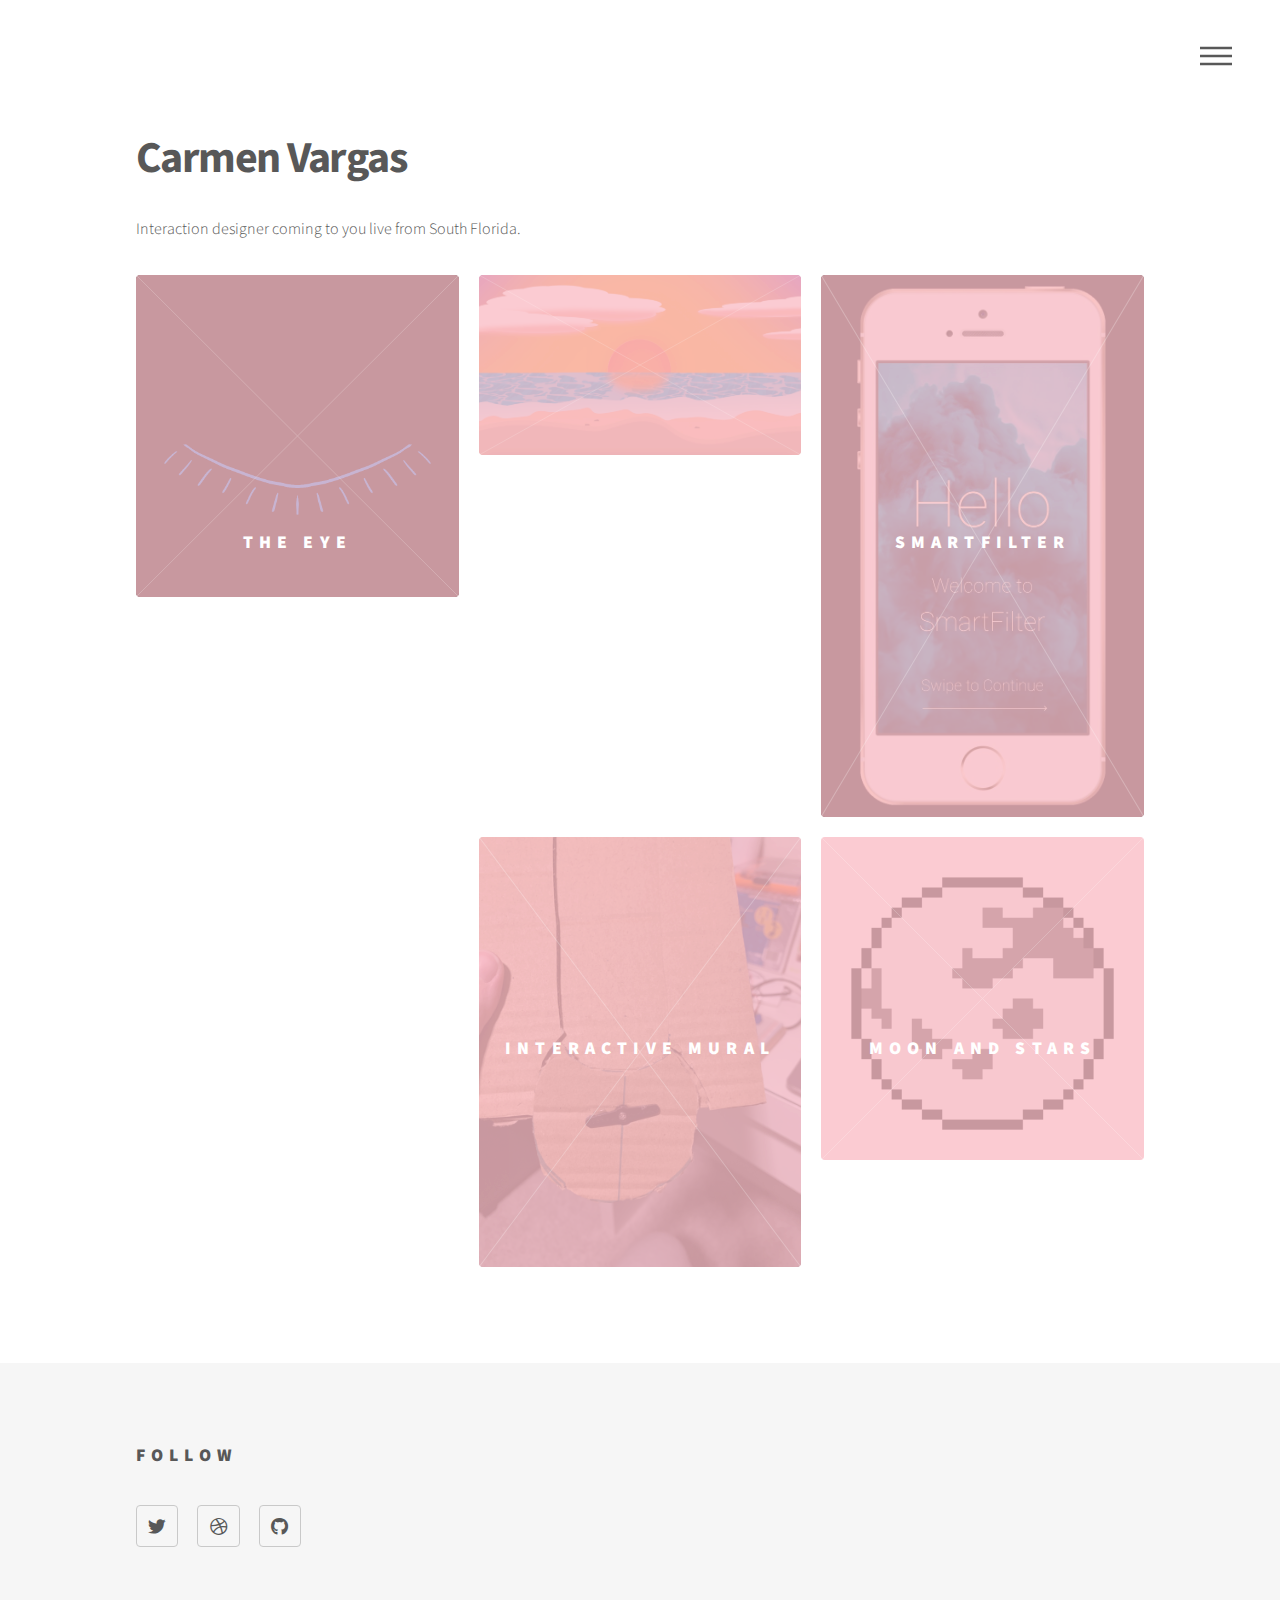
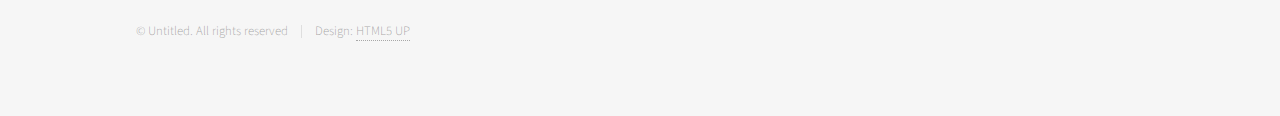
==== commit 55fdbfa4: "Added all photos to homepage" ====
--- a/index.html
+++ b/index.html
@@ -61,7 +61,7 @@
 								</article>
 								<article class="style2">
 									<span class="image">
-										<img src="images/pic02.jpg" alt="" />
+										<img src="images/ParallaxBeach.png" alt="" />
 									</span>
 									<a href="ParallaxBeach.html">
 										<h2>Parallax Beach</h2>
@@ -72,7 +72,7 @@
 								</article>
 								<article class="style3">
 									<span class="image">
-										<img src="images/file library - database crickets search.png" alt="" />
+										<img src="images/ptype1 intro.JPG" alt="" />
 									</span>
 									<a href="SmartFilter.html">
 										<h2>SmartFilter</h2>
@@ -83,7 +83,7 @@
 								</article>
 								<article class="style4">
 									<span class="image">
-										<img src="images/pic04.jpg" alt="">
+										<img src="images/images/file library - database crickets search.png" alt="">
 									</span>
 									<a href="EclipseSoundscapes.html">
 										<h2>Eclipse Soundscapes</h2>
@@ -94,7 +94,7 @@
 								</article>
 								<article class="style5">
 									<span class="image">
-										<img src="images/pic05.jpg" alt="">
+										<img src="images/Servo_Fin_HotGlued.jpg" alt="">
 									</span>
 									<a href="VIPTeam.html">
 										<h2>Interactive Mural</h2>
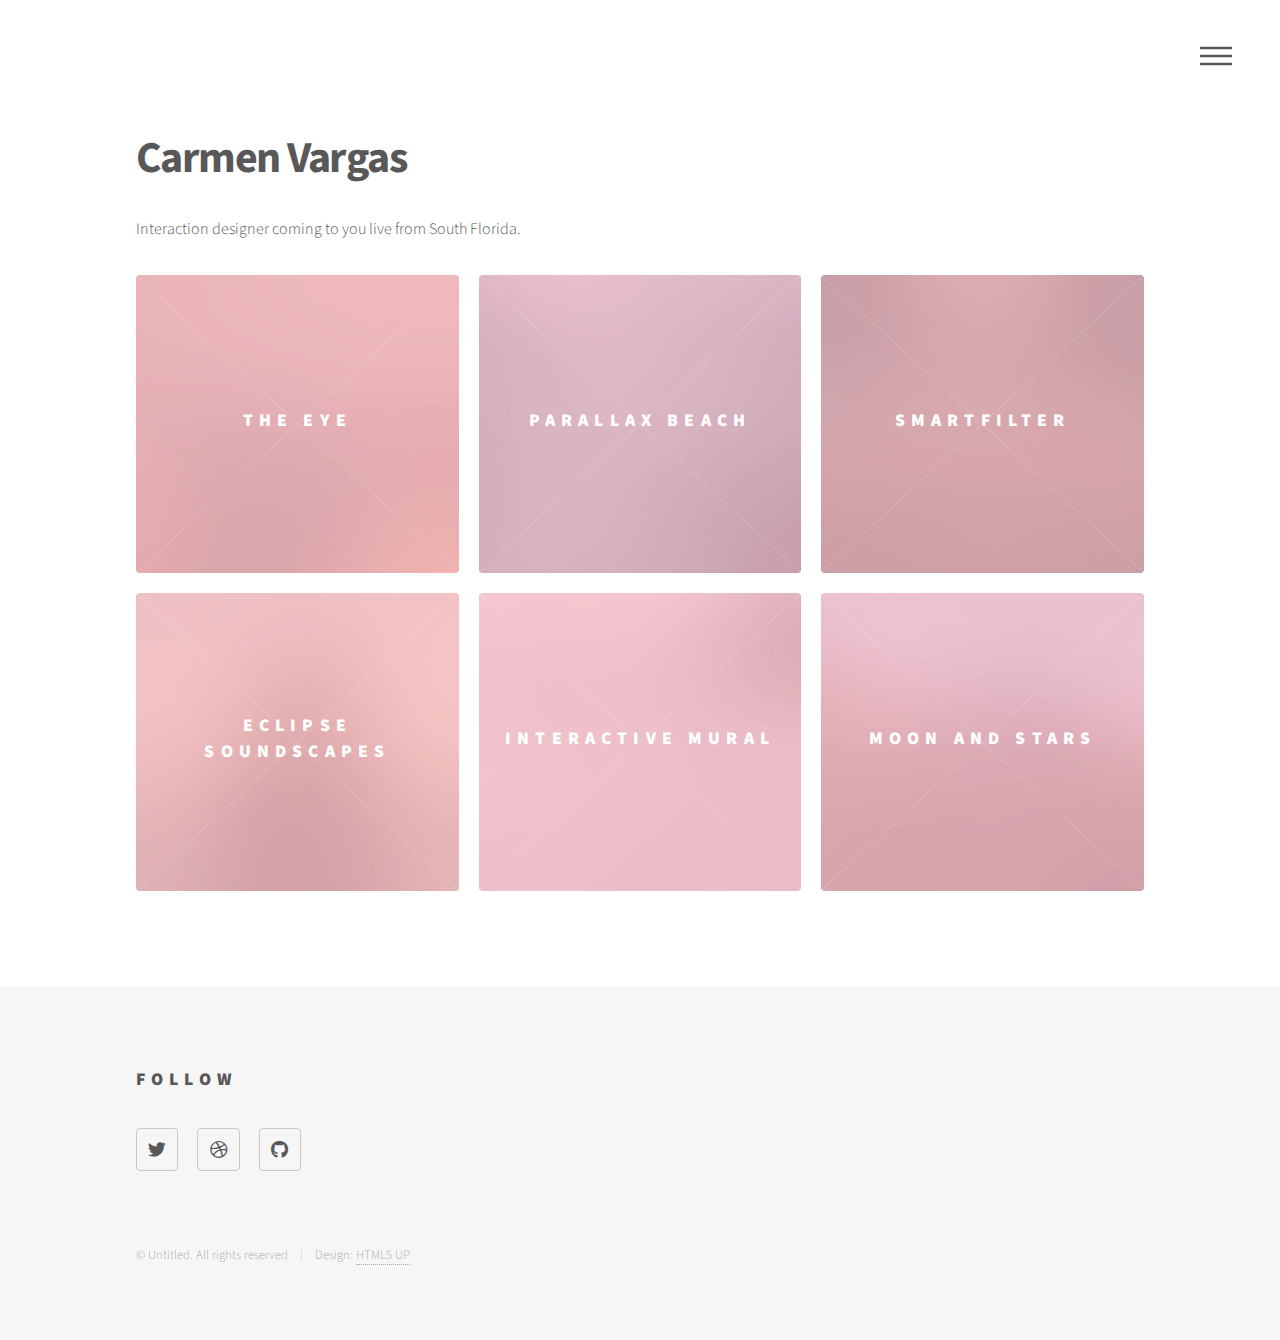
==== commit 67e73b56: "Reverted tiles on homepage" ====
--- a/index.html
+++ b/index.html
@@ -50,7 +50,7 @@
 							<section class="tiles">
 								<article class="style1">
 									<span class="image">
-										<img src="images/Closed_eye.png" alt="" />
+										<img src="images/pic01.jpg" alt="" />
 									</span>
 									<a href="TheEye.html">
 										<h2>The Eye</h2>
@@ -61,7 +61,7 @@
 								</article>
 								<article class="style2">
 									<span class="image">
-										<img src="images/ParallaxBeach.png" alt="" />
+										<img src="images/pic02.jpg" alt="" />
 									</span>
 									<a href="ParallaxBeach.html">
 										<h2>Parallax Beach</h2>
@@ -72,7 +72,7 @@
 								</article>
 								<article class="style3">
 									<span class="image">
-										<img src="images/ptype1 intro.JPG" alt="" />
+										<img src="images/pic03.jpg" alt="" />
 									</span>
 									<a href="SmartFilter.html">
 										<h2>SmartFilter</h2>
@@ -83,7 +83,7 @@
 								</article>
 								<article class="style4">
 									<span class="image">
-										<img src="images/images/file library - database crickets search.png" alt="">
+										<img src="images/pic04.jpg" alt="">
 									</span>
 									<a href="EclipseSoundscapes.html">
 										<h2>Eclipse Soundscapes</h2>
@@ -94,7 +94,7 @@
 								</article>
 								<article class="style5">
 									<span class="image">
-										<img src="images/Servo_Fin_HotGlued.jpg" alt="">
+										<img src="images/pic05.jpg" alt="">
 									</span>
 									<a href="VIPTeam.html">
 										<h2>Interactive Mural</h2>
@@ -105,7 +105,7 @@
 								</article>
 								<article class="style6">
 									<span class="image">
-										<img src="images/MoonSprite-1.png" alt="">
+										<img src="images/pic06.jpg" alt="">
 									</span>
 									<a href="MoonAndStars.html">
 										<h2>Moon And Stars</h2>
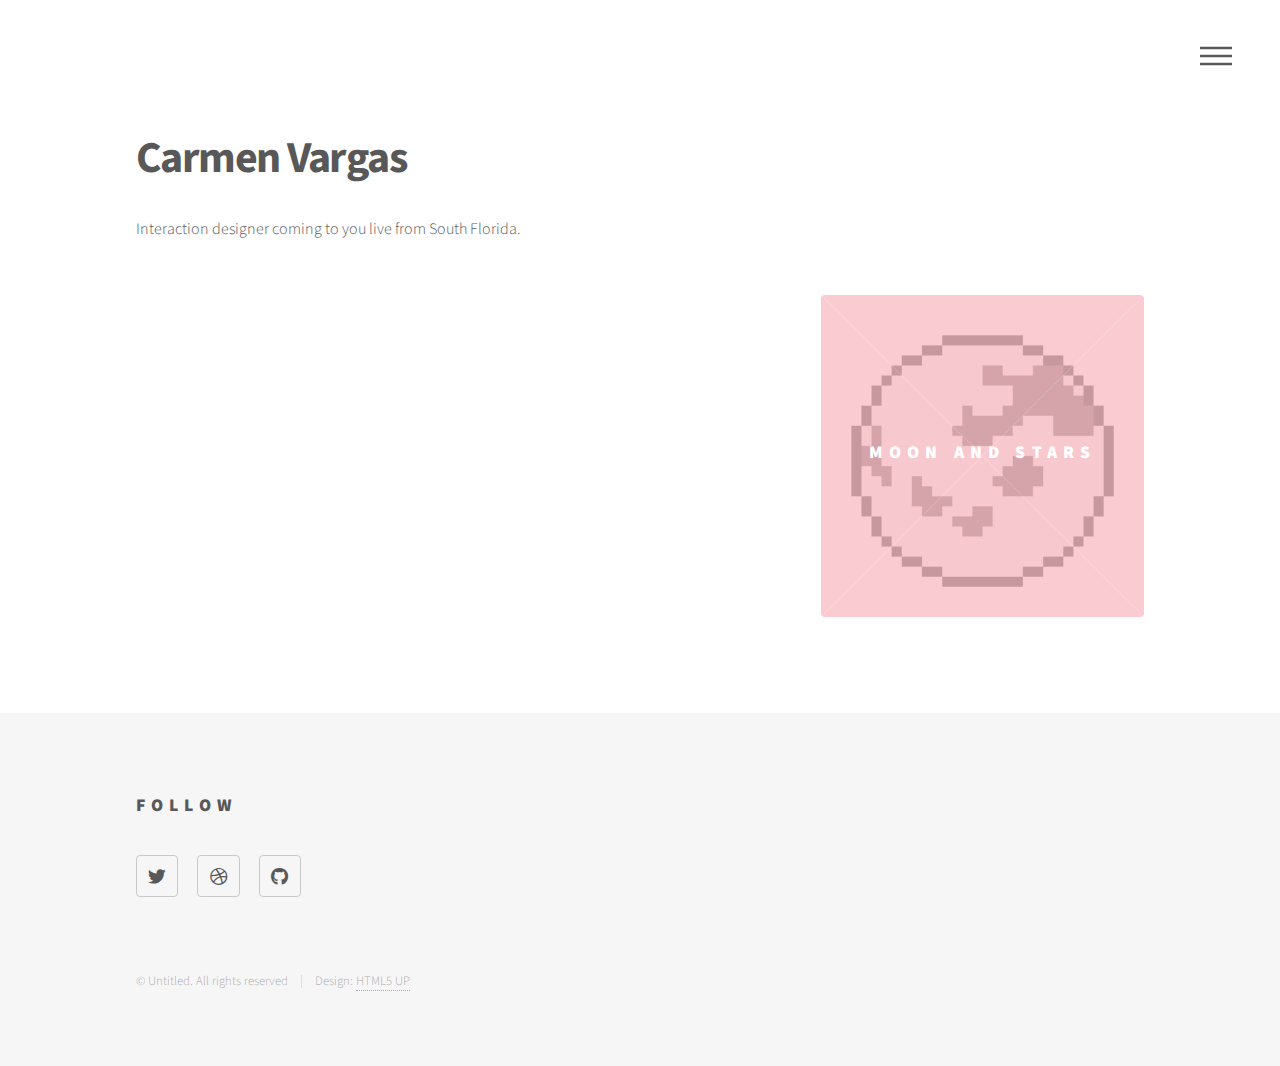
==== commit d2f2e035: "Updated tile images" ====
--- a/index.html
+++ b/index.html
@@ -50,7 +50,7 @@
 							<section class="tiles">
 								<article class="style1">
 									<span class="image">
-										<img src="images/pic01.jpg" alt="" />
+										<img src="images/EyeTile.png" alt="" />
 									</span>
 									<a href="TheEye.html">
 										<h2>The Eye</h2>
@@ -61,7 +61,7 @@
 								</article>
 								<article class="style2">
 									<span class="image">
-										<img src="images/pic02.jpg" alt="" />
+										<img src="images/ParallaxTile.png" alt="" />
 									</span>
 									<a href="ParallaxBeach.html">
 										<h2>Parallax Beach</h2>
@@ -72,7 +72,7 @@
 								</article>
 								<article class="style3">
 									<span class="image">
-										<img src="images/pic03.jpg" alt="" />
+										<img src="images/SmartFilterTile.png" alt="" />
 									</span>
 									<a href="SmartFilter.html">
 										<h2>SmartFilter</h2>
@@ -83,7 +83,7 @@
 								</article>
 								<article class="style4">
 									<span class="image">
-										<img src="images/pic04.jpg" alt="">
+										<img src="images/EclipseTile.png" alt="">
 									</span>
 									<a href="EclipseSoundscapes.html">
 										<h2>Eclipse Soundscapes</h2>
@@ -94,7 +94,7 @@
 								</article>
 								<article class="style5">
 									<span class="image">
-										<img src="images/pic05.jpg" alt="">
+										<img src="images/ServoTile.png" alt="">
 									</span>
 									<a href="VIPTeam.html">
 										<h2>Interactive Mural</h2>
@@ -105,7 +105,7 @@
 								</article>
 								<article class="style6">
 									<span class="image">
-										<img src="images/pic06.jpg" alt="">
+										<img src="images/MoonSprite-1.png" alt="">
 									</span>
 									<a href="MoonAndStars.html">
 										<h2>Moon And Stars</h2>
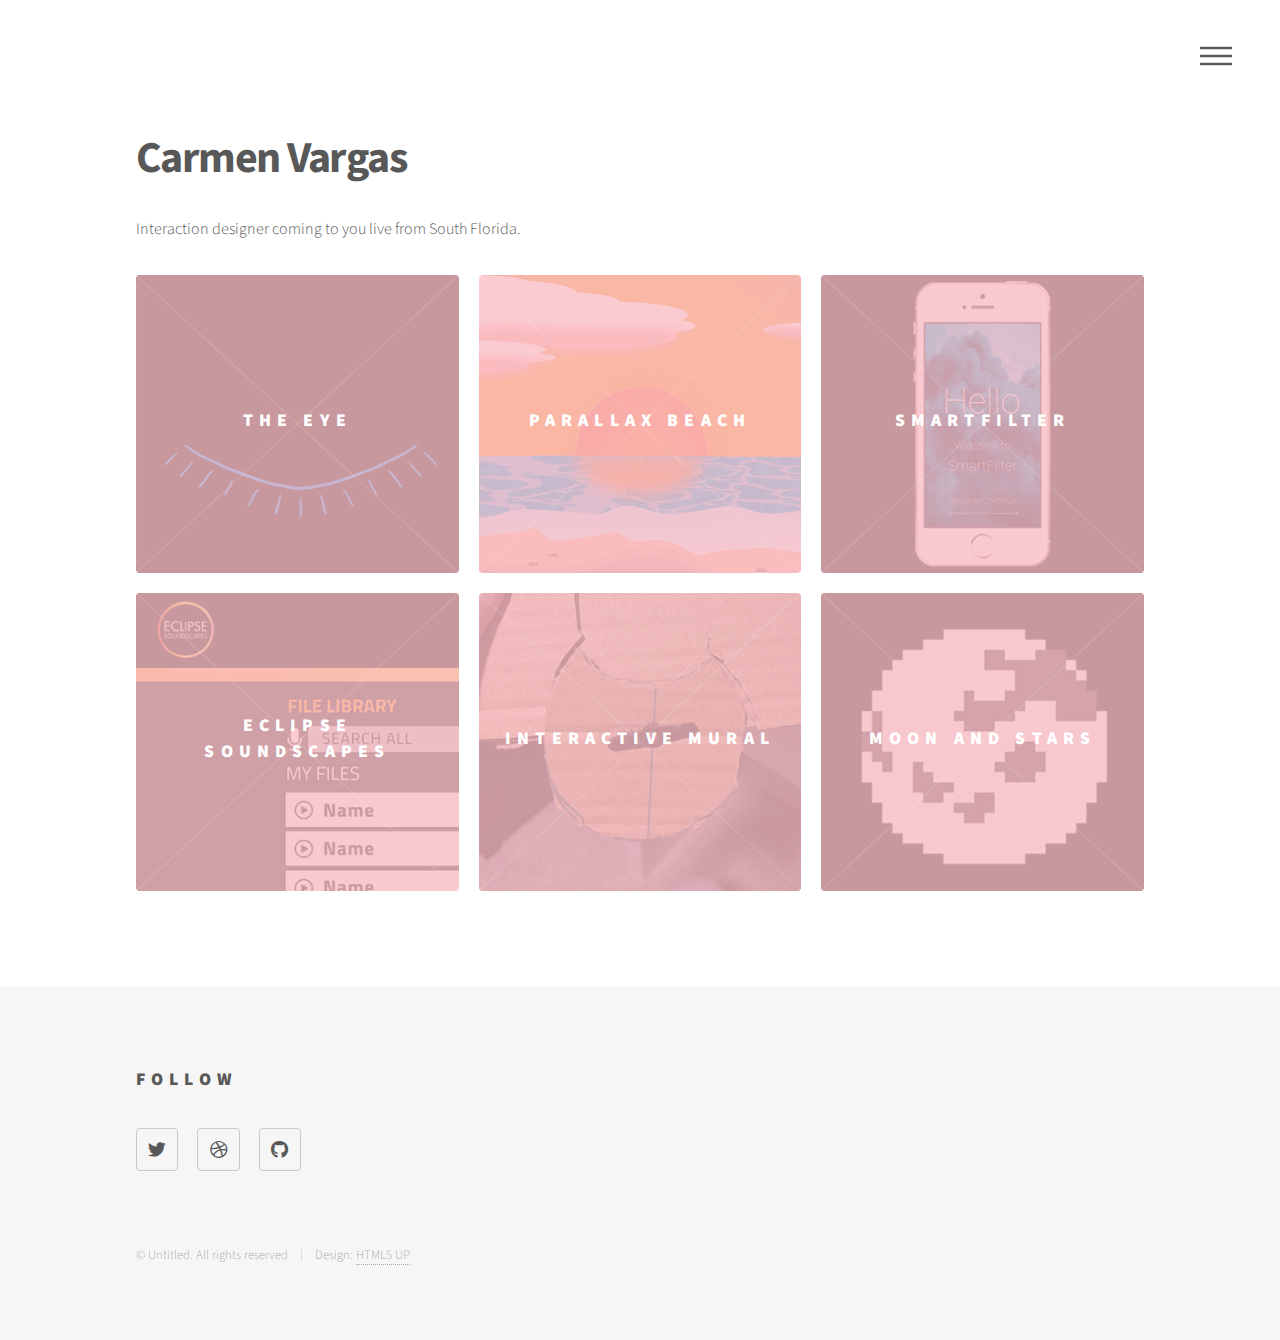
==== commit a492888d: "Updated MoonTile Image" ====
--- a/index.html
+++ b/index.html
@@ -105,7 +105,7 @@
 								</article>
 								<article class="style6">
 									<span class="image">
-										<img src="images/MoonSprite-1.png" alt="">
+										<img src="images/MoonTile.png" alt="">
 									</span>
 									<a href="MoonAndStars.html">
 										<h2>Moon And Stars</h2>
